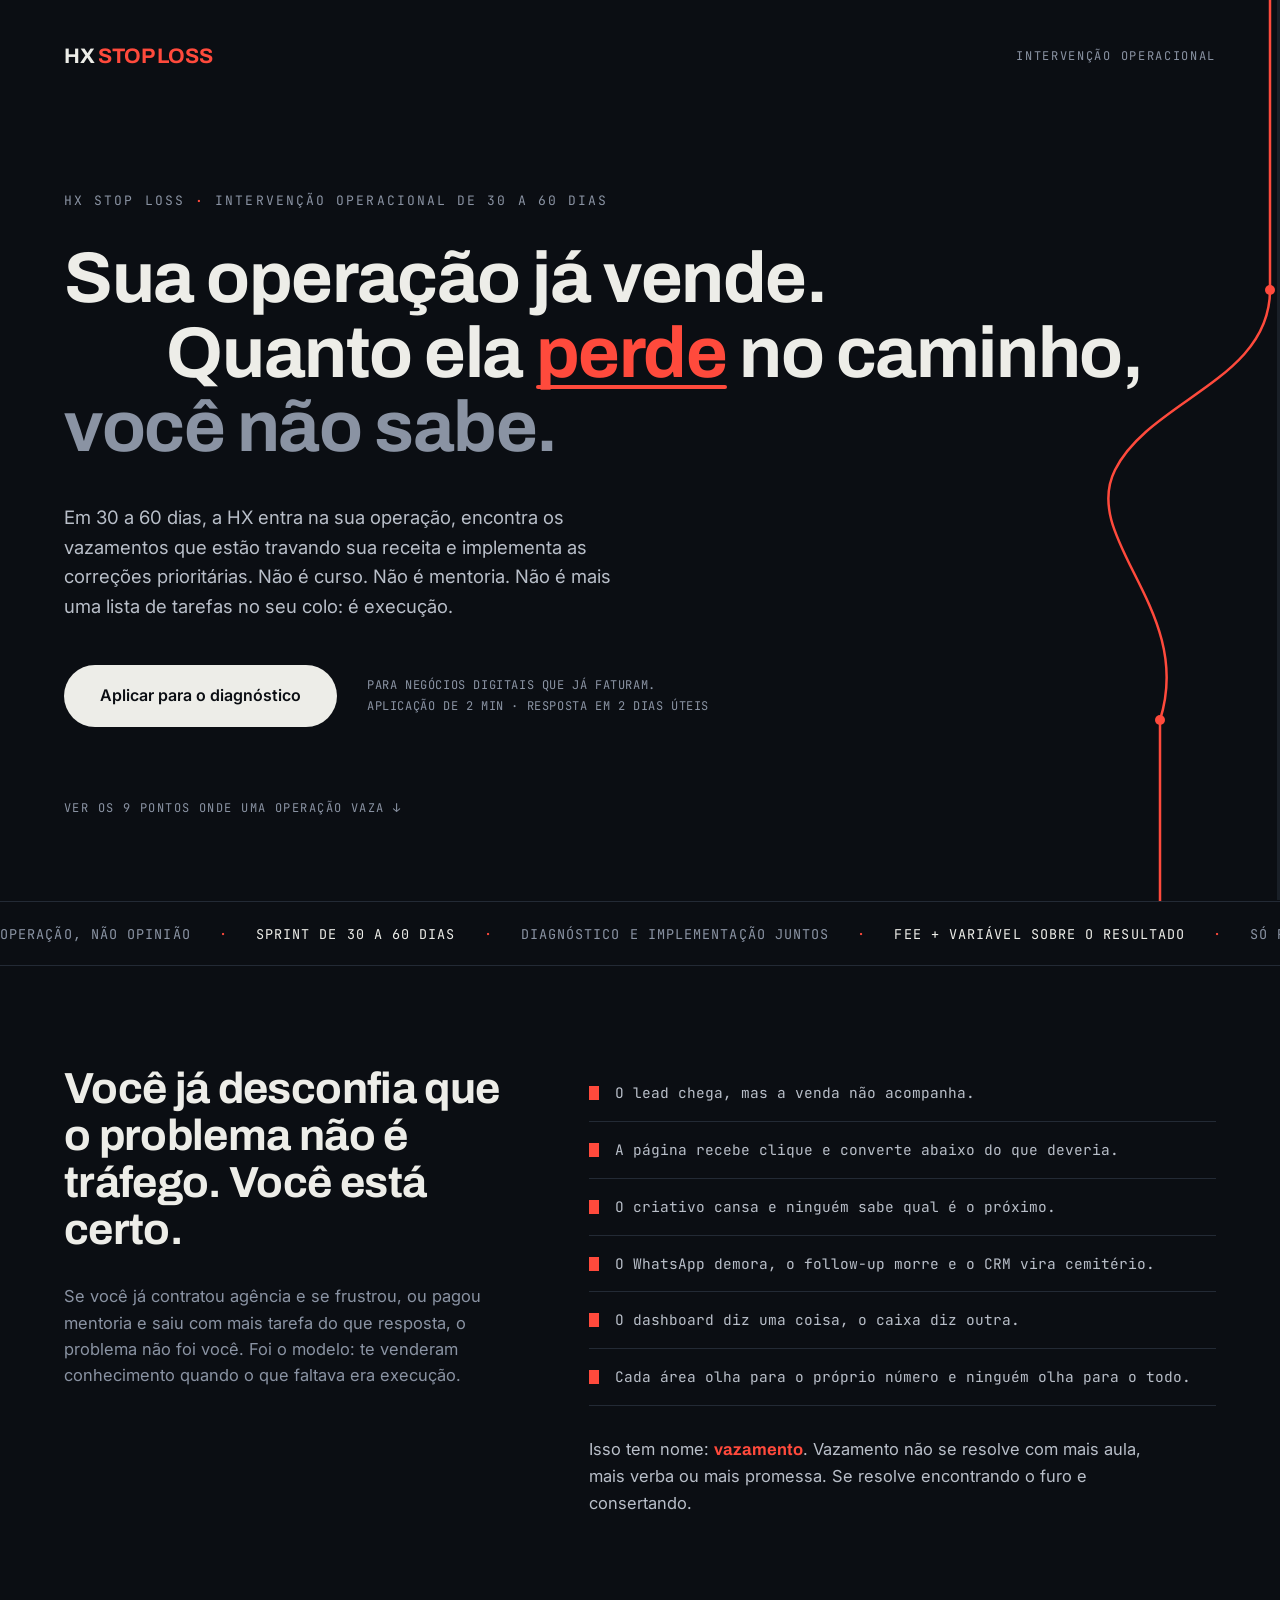
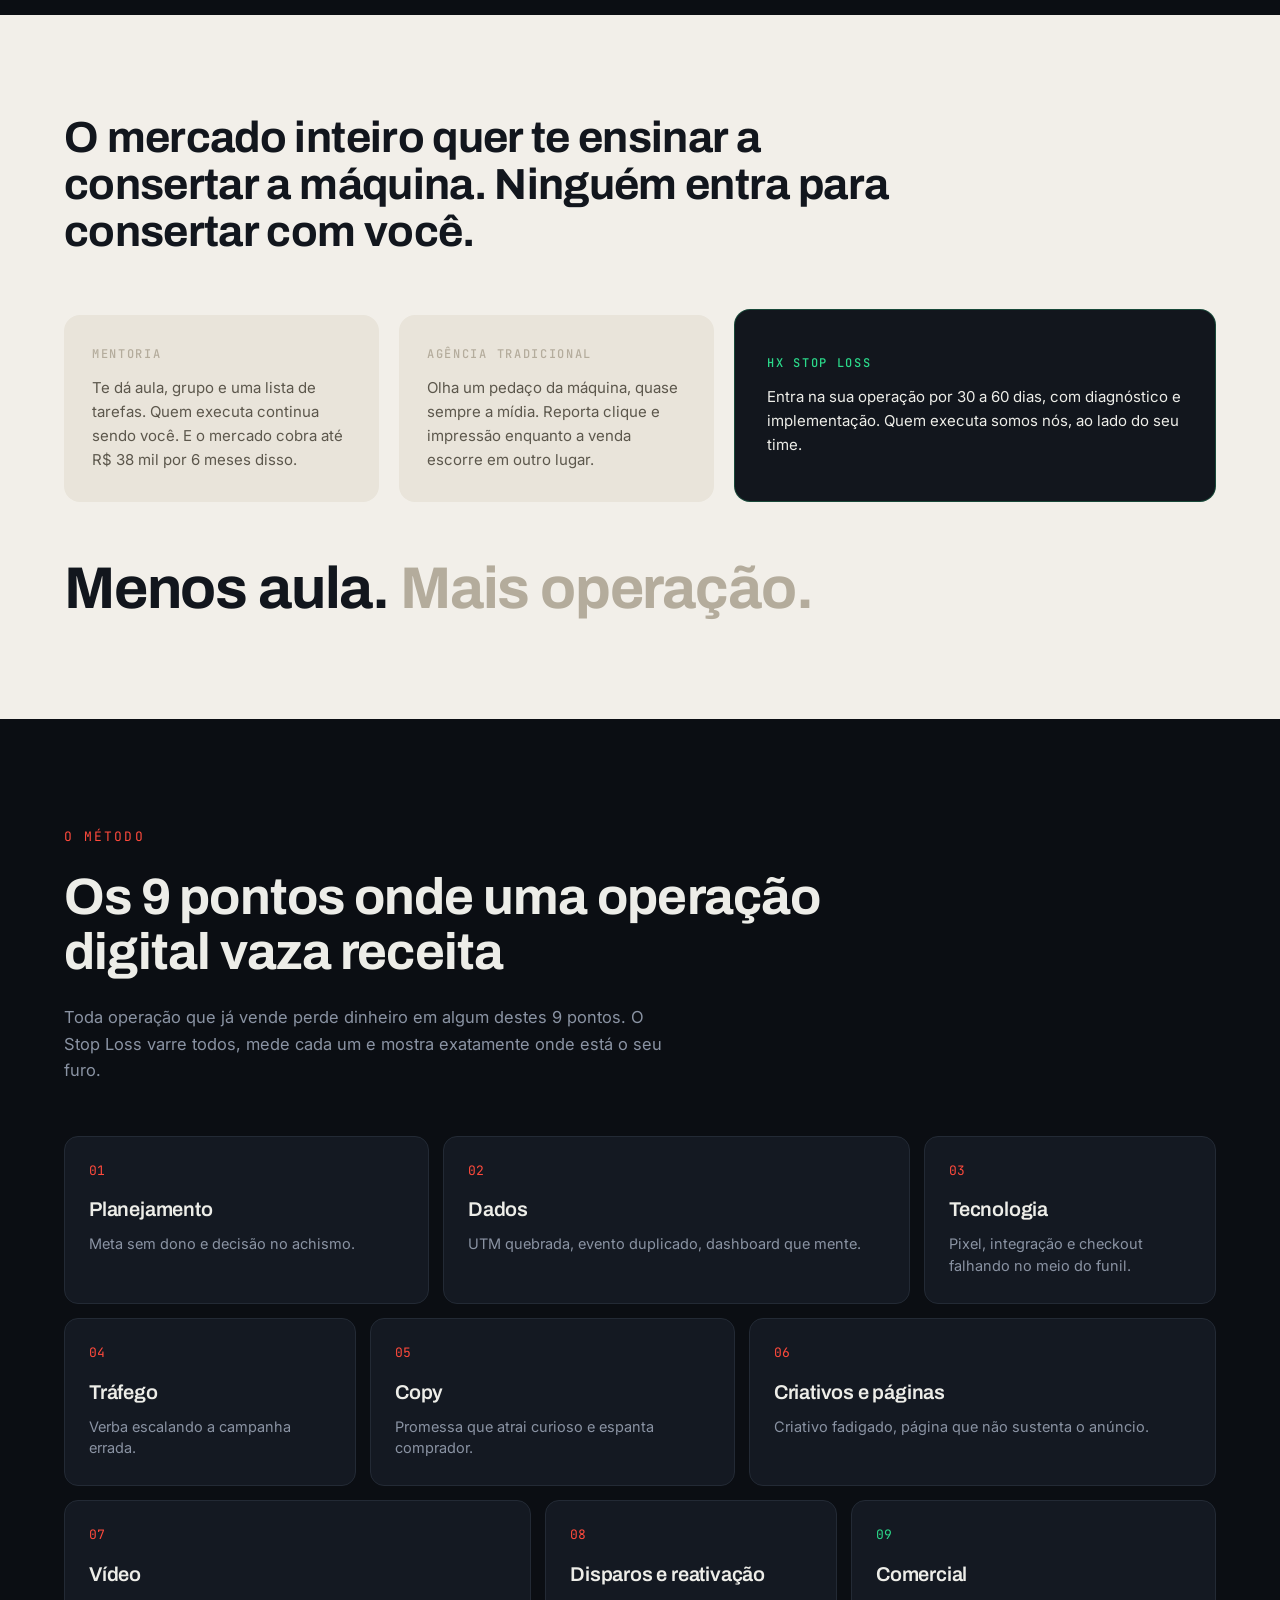
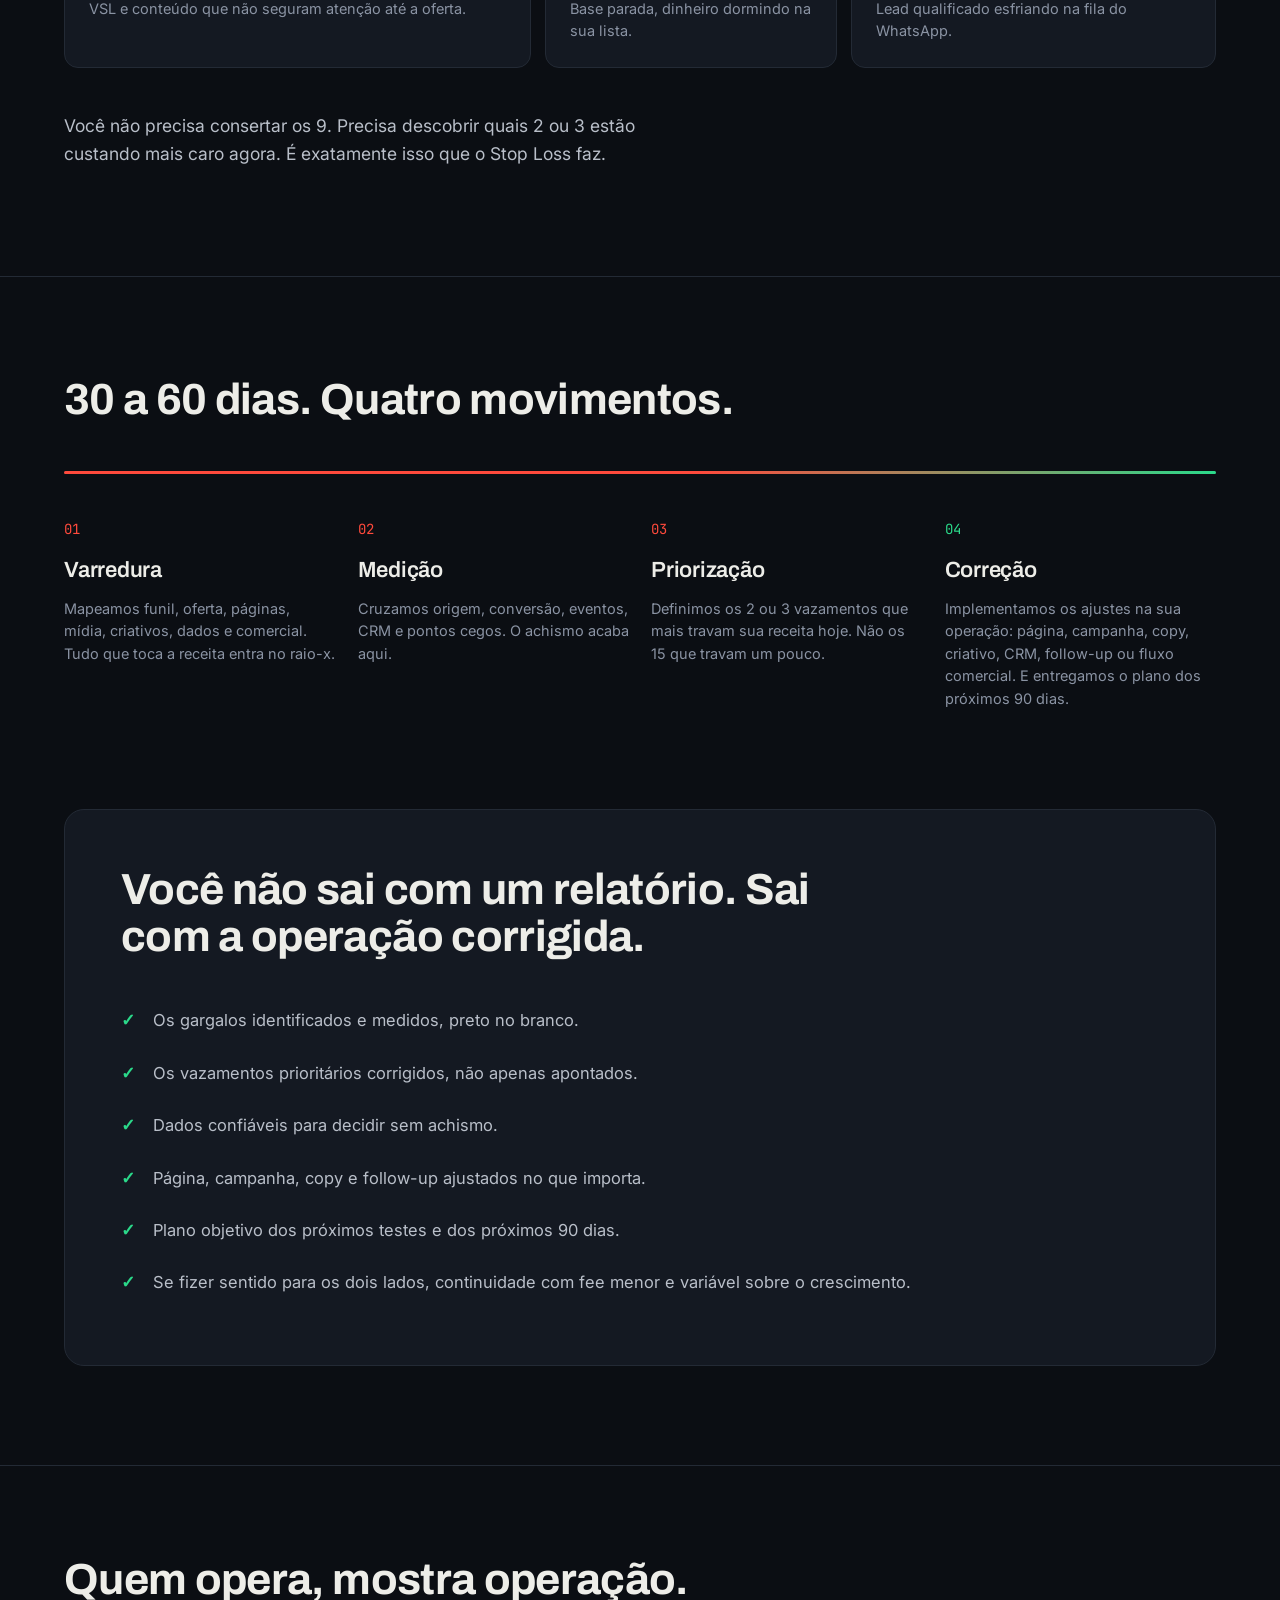
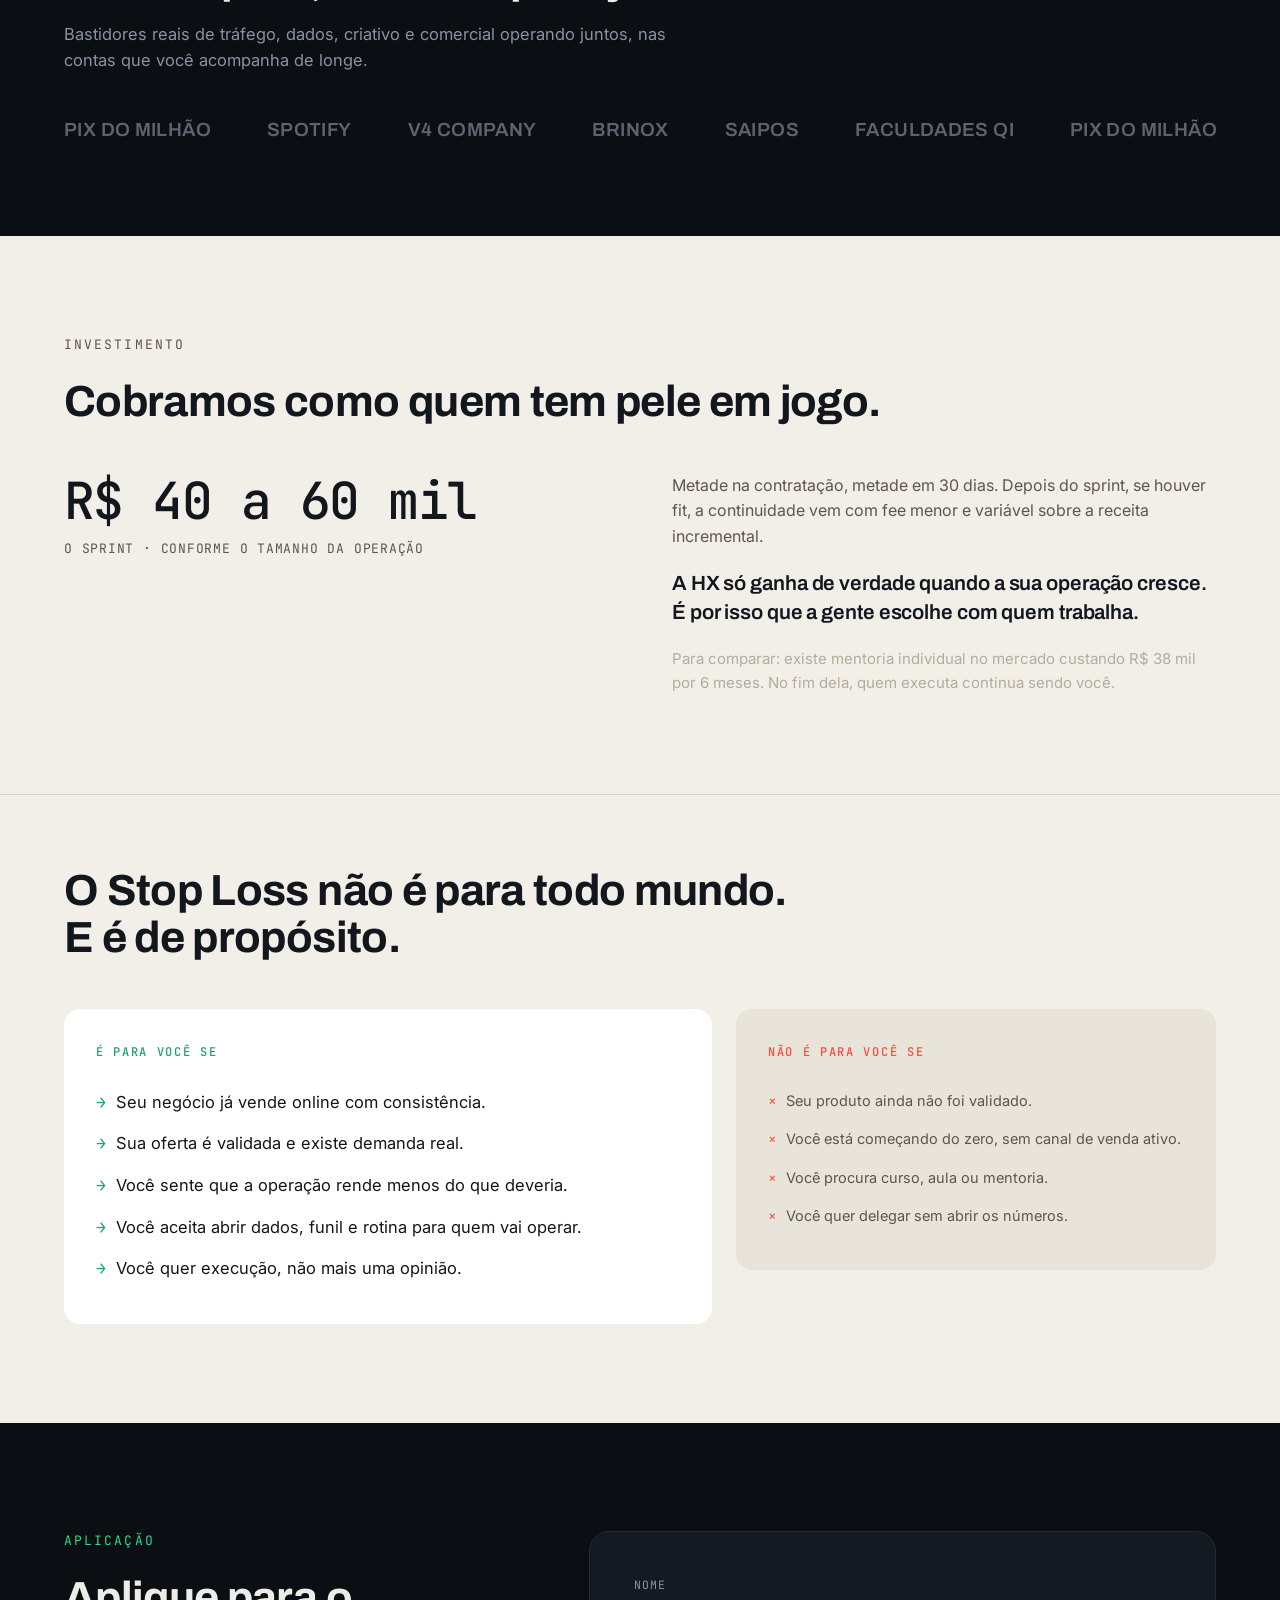
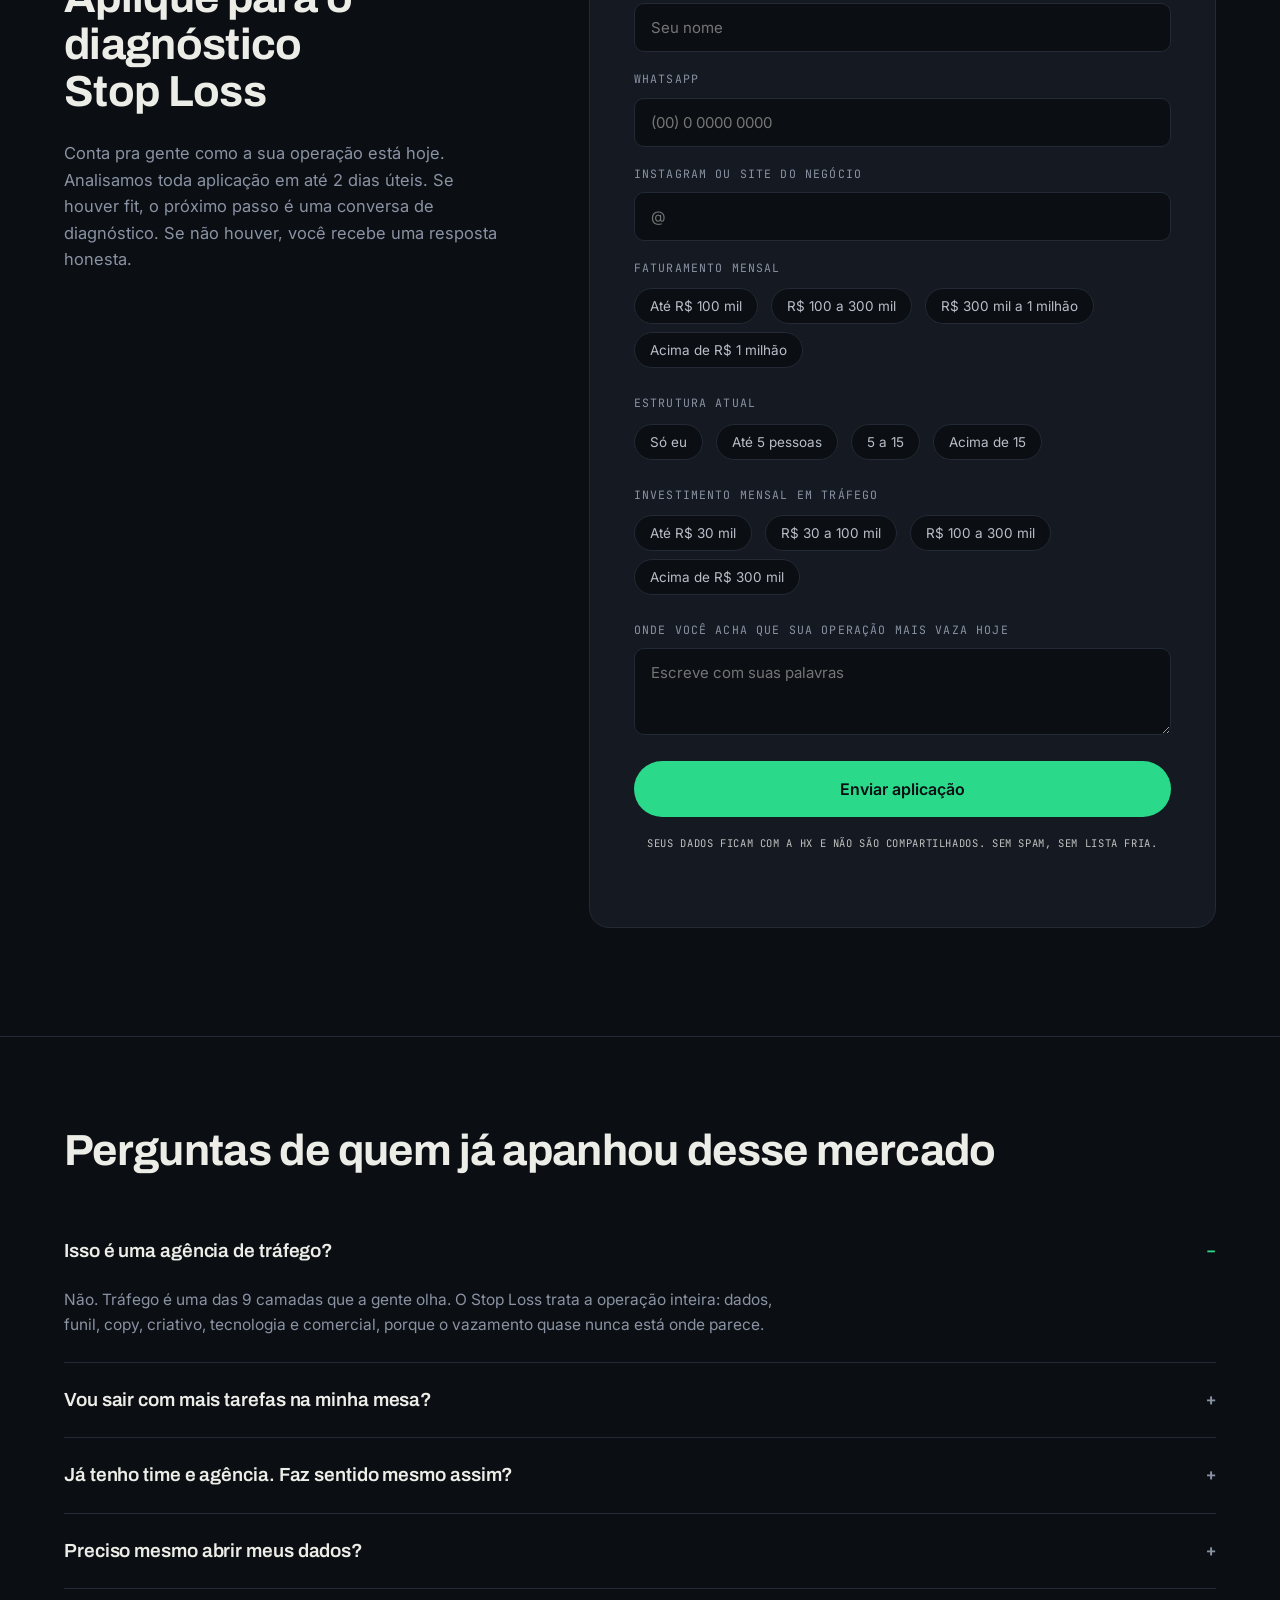
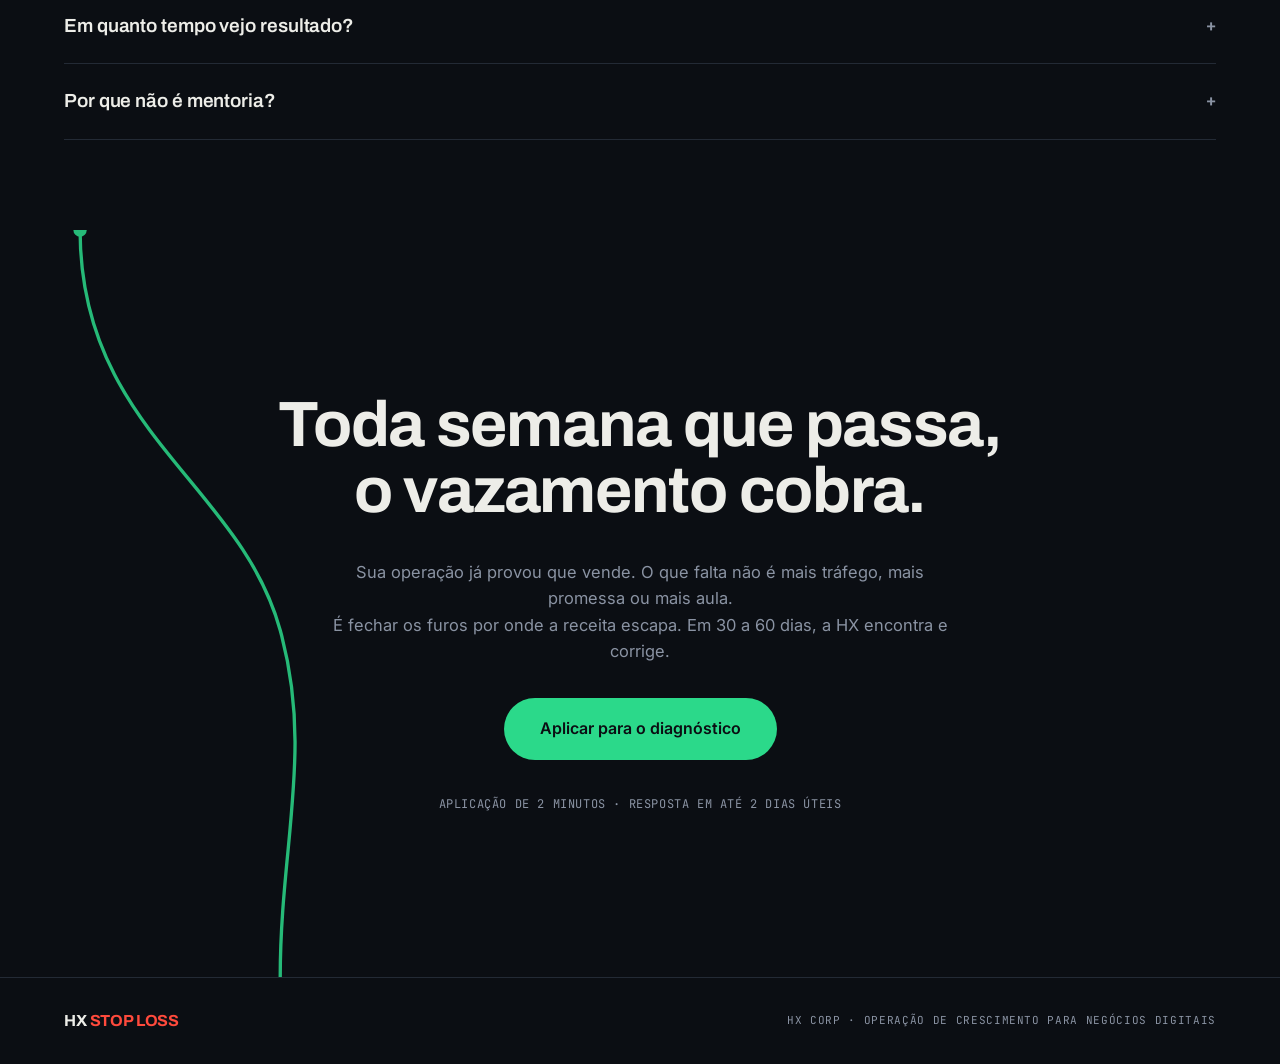
==== index.html @ aae91814 "LP HX Stop Loss v1: 13 dobras, direcao sala de operacao, motion (fio do vazamento, reveals, marquees" ====
<!doctype html>
<html lang="pt-BR">
<head>
  <meta charset="utf-8">
  <meta name="viewport" content="width=device-width, initial-scale=1">
  <title>HX Stop Loss · Encontre e corrija os vazamentos da sua operação digital em 30 a 60 dias</title>
  <meta name="description" content="Intervenção operacional para negócios digitais que já vendem. A HX mapeia funil, dados, mídia e comercial, encontra os vazamentos prioritários e implementa as correções. Diagnóstico e execução, não mentoria.">
  <meta property="og:title" content="HX Stop Loss · Sua operação já vende. Quanto ela perde no caminho, você não sabe.">
  <meta property="og:description" content="Em 30 a 60 dias, a HX encontra os vazamentos da sua operação digital e implementa as correções prioritárias.">
  <meta property="og:type" content="website">
  <meta name="theme-color" content="#0B0E13">

  <link rel="preconnect" href="https://fonts.googleapis.com">
  <link rel="preconnect" href="https://fonts.gstatic.com" crossorigin>
  <link href="https://fonts.googleapis.com/css2?family=Archivo:wght@600;700&family=Inter:wght@400;500;600&family=JetBrains+Mono:wght@400;500&display=swap" rel="stylesheet">
  <link rel="stylesheet" href="styles.css">
</head>
<body>

  <!-- fio de progresso: hairline fixa na borda direita, vermelho -> verde -->
  <div class="progress-thread" aria-hidden="true"><span id="progressFill"></span></div>

  <!-- ============ DOBRA 01 · HERO ============ -->
  <header class="hero section-dark" id="topo">
    <svg class="hero-fio" viewBox="0 0 420 980" fill="none" aria-hidden="true" preserveAspectRatio="xMaxYMin slice">
      <path id="fioHeroPath" d="M410 0 V 290 C 410 380, 290 400, 255 470 C 220 540, 335 610, 300 720 L 300 980" stroke="#FF4A3C" stroke-width="2.5"/>
      <circle cx="410" cy="290" r="5" fill="#FF4A3C"/>
      <circle cx="300" cy="720" r="5" fill="#FF4A3C"/>
    </svg>

    <nav class="nav container">
      <div class="logo">HX <span>STOP LOSS</span></div>
      <div class="nav-tag mono">INTERVENÇÃO OPERACIONAL</div>
    </nav>

    <div class="container hero-inner">
      <p class="eyebrow mono reveal">HX STOP LOSS <b>·</b> INTERVENÇÃO OPERACIONAL DE 30 A 60 DIAS</p>
      <h1 class="h1">
        <span class="line"><span>Sua operação já vende.</span></span>
        <span class="line line-indent"><span>Quanto ela <em class="leak-word">perde</em> no caminho,</span></span>
        <span class="line line-dim"><span>você não sabe.</span></span>
      </h1>
      <p class="hero-sub reveal">Em 30 a 60 dias, a HX entra na sua operação, encontra os vazamentos que estão travando sua receita e implementa as correções prioritárias. Não é curso. Não é mentoria. Não é mais uma lista de tarefas no seu colo: é execução.</p>
      <div class="hero-ctas reveal">
        <a href="#aplicacao" class="btn btn-light">Aplicar para o diagnóstico</a>
        <p class="micro mono">PARA NEGÓCIOS DIGITAIS QUE JÁ FATURAM.<br>APLICAÇÃO DE 2 MIN · RESPOSTA EM 2 DIAS ÚTEIS</p>
      </div>
      <a href="#metodo" class="hero-scroll mono reveal">VER OS 9 PONTOS ONDE UMA OPERAÇÃO VAZA ↓</a>
    </div>
  </header>

  <!-- ============ DOBRA 02 · LASTRO ============ -->
  <section class="marquee-band section-dark" aria-label="Resumo da oferta">
    <div class="marquee">
      <div class="marquee-track mono">
        <span>OPERAÇÃO, NÃO OPINIÃO</span><i>·</i><span class="hl">SPRINT DE 30 A 60 DIAS</span><i>·</i><span>DIAGNÓSTICO E IMPLEMENTAÇÃO JUNTOS</span><i>·</i><span class="hl">FEE + VARIÁVEL SOBRE O RESULTADO</span><i>·</i><span>SÓ PARA OPERAÇÕES QUE JÁ VENDEM</span><i>·</i>
        <span>OPERAÇÃO, NÃO OPINIÃO</span><i>·</i><span class="hl">SPRINT DE 30 A 60 DIAS</span><i>·</i><span>DIAGNÓSTICO E IMPLEMENTAÇÃO JUNTOS</span><i>·</i><span class="hl">FEE + VARIÁVEL SOBRE O RESULTADO</span><i>·</i><span>SÓ PARA OPERAÇÕES QUE JÁ VENDEM</span><i>·</i>
      </div>
    </div>
  </section>

  <!-- ============ DOBRA 03 · PROBLEMA ============ -->
  <section class="problema section-dark">
    <div class="container split">
      <div class="split-left">
        <h2 class="h2 reveal">Você já desconfia que o problema não é tráfego. Você está certo.</h2>
        <p class="body-sec reveal">Se você já contratou agência e se frustrou, ou pagou mentoria e saiu com mais tarefa do que resposta, o problema não foi você. Foi o modelo: te venderam conhecimento quando o que faltava era execução.</p>
      </div>
      <div class="split-right">
        <ul class="log" id="logIncidentes">
          <li class="mono">O lead chega, mas a venda não acompanha.</li>
          <li class="mono">A página recebe clique e converte abaixo do que deveria.</li>
          <li class="mono">O criativo cansa e ninguém sabe qual é o próximo.</li>
          <li class="mono">O WhatsApp demora, o follow-up morre e o CRM vira cemitério.</li>
          <li class="mono">O dashboard diz uma coisa, o caixa diz outra.</li>
          <li class="mono">Cada área olha para o próprio número e ninguém olha para o todo.</li>
        </ul>
        <p class="log-close reveal">Isso tem nome: <em>vazamento</em>. Vazamento não se resolve com mais aula, mais verba ou mais promessa. Se resolve encontrando o furo e consertando.</p>
      </div>
    </div>
  </section>

  <!-- ============ DOBRA 04 · COMPARATIVO ============ -->
  <section class="comparativo section-light">
    <div class="container">
      <h2 class="h2 reveal">O mercado inteiro quer te ensinar a consertar a máquina. Ninguém entra para consertar com você.</h2>
      <div class="cols">
        <article class="col reveal">
          <h3 class="mono">MENTORIA</h3>
          <p>Te dá aula, grupo e uma lista de tarefas. Quem executa continua sendo você. E o mercado cobra até R$ 38 mil por 6 meses disso.</p>
        </article>
        <article class="col reveal">
          <h3 class="mono">AGÊNCIA TRADICIONAL</h3>
          <p>Olha um pedaço da máquina, quase sempre a mídia. Reporta clique e impressão enquanto a venda escorre em outro lugar.</p>
        </article>
        <article class="col col-hx reveal">
          <h3 class="mono">HX STOP LOSS</h3>
          <p>Entra na sua operação por 30 a 60 dias, com diagnóstico e implementação. Quem executa somos nós, ao lado do seu time.</p>
        </article>
      </div>
      <p class="punch reveal">Menos aula. <span>Mais operação.</span></p>
    </div>
  </section>

  <!-- ============ DOBRA 05 · MÉTODO ============ -->
  <section class="metodo section-dark" id="metodo">
    <div class="container">
      <p class="eyebrow mono leak reveal">O MÉTODO</p>
      <h2 class="h2 h2-big reveal">Os 9 pontos onde uma operação digital vaza receita</h2>
      <p class="body-sec metodo-intro reveal">Toda operação que já vende perde dinheiro em algum destes 9 pontos. O Stop Loss varre todos, mede cada um e mostra exatamente onde está o seu furo.</p>

      <div class="grid9" id="grid9">
        <div class="row" style="grid-template-columns: 1.25fr 1.6fr 1fr;">
          <article class="cell"><span class="mono num">01</span><h3>Planejamento</h3><p>Meta sem dono e decisão no achismo.</p></article>
          <article class="cell"><span class="mono num">02</span><h3>Dados</h3><p>UTM quebrada, evento duplicado, dashboard que mente.</p></article>
          <article class="cell"><span class="mono num">03</span><h3>Tecnologia</h3><p>Pixel, integração e checkout falhando no meio do funil.</p></article>
        </div>
        <div class="row" style="grid-template-columns: 1fr 1.25fr 1.6fr;">
          <article class="cell"><span class="mono num">04</span><h3>Tráfego</h3><p>Verba escalando a campanha errada.</p></article>
          <article class="cell"><span class="mono num">05</span><h3>Copy</h3><p>Promessa que atrai curioso e espanta comprador.</p></article>
          <article class="cell"><span class="mono num">06</span><h3>Criativos e páginas</h3><p>Criativo fadigado, página que não sustenta o anúncio.</p></article>
        </div>
        <div class="row" style="grid-template-columns: 1.6fr 1fr 1.25fr;">
          <article class="cell"><span class="mono num">07</span><h3>Vídeo</h3><p>VSL e conteúdo que não seguram atenção até a oferta.</p></article>
          <article class="cell"><span class="mono num">08</span><h3>Disparos e reativação</h3><p>Base parada, dinheiro dormindo na sua lista.</p></article>
          <article class="cell cell-green"><span class="mono num">09</span><h3>Comercial</h3><p>Lead qualificado esfriando na fila do WhatsApp.</p></article>
        </div>
      </div>

      <p class="body-l metodo-close reveal">Você não precisa consertar os 9. Precisa descobrir quais 2 ou 3 estão custando mais caro agora. É exatamente isso que o Stop Loss faz.</p>
    </div>
  </section>

  <!-- ============ DOBRA 06 · COMO FUNCIONA ============ -->
  <section class="como section-dark bordered-top">
    <div class="container">
      <h2 class="h2 reveal">30 a 60 dias. Quatro movimentos.</h2>
      <div class="timeline reveal" aria-hidden="true"><span id="timelineFill"></span></div>
      <div class="steps">
        <article class="step reveal"><span class="mono num leak">01</span><h3>Varredura</h3><p>Mapeamos funil, oferta, páginas, mídia, criativos, dados e comercial. Tudo que toca a receita entra no raio-x.</p></article>
        <article class="step reveal"><span class="mono num leak">02</span><h3>Medição</h3><p>Cruzamos origem, conversão, eventos, CRM e pontos cegos. O achismo acaba aqui.</p></article>
        <article class="step reveal"><span class="mono num leak">03</span><h3>Priorização</h3><p>Definimos os 2 ou 3 vazamentos que mais travam sua receita hoje. Não os 15 que travam um pouco.</p></article>
        <article class="step reveal"><span class="mono num control">04</span><h3>Correção</h3><p>Implementamos os ajustes na sua operação: página, campanha, copy, criativo, CRM, follow-up ou fluxo comercial. E entregamos o plano dos próximos 90 dias.</p></article>
      </div>
    </div>
  </section>

  <!-- ============ DOBRA 07 · ENTREGA ============ -->
  <section class="entrega section-dark">
    <div class="container">
      <div class="entrega-panel reveal">
        <h2 class="h2">Você não sai com um relatório. Sai com a operação corrigida.</h2>
        <ul class="checks">
          <li>Os gargalos identificados e medidos, preto no branco.</li>
          <li>Os vazamentos prioritários corrigidos, não apenas apontados.</li>
          <li>Dados confiáveis para decidir sem achismo.</li>
          <li>Página, campanha, copy e follow-up ajustados no que importa.</li>
          <li>Plano objetivo dos próximos testes e dos próximos 90 dias.</li>
          <li>Se fizer sentido para os dois lados, continuidade com fee menor e variável sobre o crescimento.</li>
        </ul>
      </div>
    </div>
  </section>

  <!-- ============ DOBRA 08 · PROVAS ============ -->
  <section class="provas section-dark bordered-top">
    <div class="container">
      <h2 class="h2 reveal">Quem opera, mostra operação.</h2>
      <p class="body-sec reveal">Bastidores reais de tráfego, dados, criativo e comercial operando juntos, nas contas que você acompanha de longe.</p>
      <div class="marquee marquee-logos reveal">
        <div class="marquee-track">
          <span>PIX DO MILHÃO</span><span>SPOTIFY</span><span>V4 COMPANY</span><span>BRINOX</span><span>SAIPOS</span><span>FACULDADES QI</span>
          <span>PIX DO MILHÃO</span><span>SPOTIFY</span><span>V4 COMPANY</span><span>BRINOX</span><span>SAIPOS</span><span>FACULDADES QI</span>
        </div>
      </div>
      <!-- TODO(matheus): confirmar marcas liberadas + 2-3 números reais de cases pros cards antes/depois -->
    </div>
  </section>

  <!-- ============ DOBRA 09 · INVESTIMENTO ============ -->
  <section class="preco section-light">
    <div class="container">
      <p class="eyebrow mono dark reveal">INVESTIMENTO</p>
      <h2 class="h2 reveal">Cobramos como quem tem pele em jogo.</h2>
      <div class="preco-row">
        <div class="preco-big reveal">
          <div class="mono valor">R$ 40 a 60 mil</div>
          <div class="mono valor-sub">O SPRINT · CONFORME O TAMANHO DA OPERAÇÃO</div>
        </div>
        <div class="preco-conds">
          <p class="reveal">Metade na contratação, metade em 30 dias. Depois do sprint, se houver fit, a continuidade vem com fee menor e variável sobre a receita incremental.</p>
          <p class="destaque reveal">A HX só ganha de verdade quando a sua operação cresce. É por isso que a gente escolhe com quem trabalha.</p>
          <p class="ancora reveal">Para comparar: existe mentoria individual no mercado custando R$ 38 mil por 6 meses. No fim dela, quem executa continua sendo você.</p>
        </div>
      </div>
    </div>
  </section>

  <!-- ============ DOBRA 10 · FIT ============ -->
  <section class="fit section-light bordered-top-light">
    <div class="container">
      <h2 class="h2 reveal">O Stop Loss não é para todo mundo. E é de propósito.</h2>
      <div class="fit-cols">
        <div class="fit-col fit-yes reveal">
          <h3 class="mono">É PARA VOCÊ SE</h3>
          <ul>
            <li>Seu negócio já vende online com consistência.</li>
            <li>Sua oferta é validada e existe demanda real.</li>
            <li>Você sente que a operação rende menos do que deveria.</li>
            <li>Você aceita abrir dados, funil e rotina para quem vai operar.</li>
            <li>Você quer execução, não mais uma opinião.</li>
          </ul>
        </div>
        <div class="fit-col fit-no reveal">
          <h3 class="mono">NÃO É PARA VOCÊ SE</h3>
          <ul>
            <li>Seu produto ainda não foi validado.</li>
            <li>Você está começando do zero, sem canal de venda ativo.</li>
            <li>Você procura curso, aula ou mentoria.</li>
            <li>Você quer delegar sem abrir os números.</li>
          </ul>
        </div>
      </div>
    </div>
  </section>

  <!-- ============ DOBRA 11 · APLICAÇÃO ============ -->
  <section class="aplicacao section-dark" id="aplicacao">
    <div class="container split">
      <div class="split-left">
        <p class="eyebrow mono control reveal">APLICAÇÃO</p>
        <h2 class="h2 reveal">Aplique para o diagnóstico Stop&nbsp;Loss</h2>
        <p class="body-sec reveal">Conta pra gente como a sua operação está hoje. Analisamos toda aplicação em até 2 dias úteis. Se houver fit, o próximo passo é uma conversa de diagnóstico. Se não houver, você recebe uma resposta honesta.</p>
      </div>
      <div class="split-right">
        <form class="form reveal" id="formAplicacao" novalidate>
          <div class="field">
            <label class="mono" for="fNome">NOME</label>
            <input type="text" id="fNome" name="nome" placeholder="Seu nome" required autocomplete="name">
          </div>
          <div class="field">
            <label class="mono" for="fZap">WHATSAPP</label>
            <input type="tel" id="fZap" name="whatsapp" placeholder="(00) 0 0000 0000" required autocomplete="tel" inputmode="tel">
          </div>
          <div class="field">
            <label class="mono" for="fInsta">INSTAGRAM OU SITE DO NEGÓCIO</label>
            <input type="text" id="fInsta" name="instagram_site" placeholder="@">
          </div>
          <fieldset class="field pills" data-name="faturamento">
            <legend class="mono">FATURAMENTO MENSAL</legend>
            <button type="button">Até R$ 100 mil</button>
            <button type="button">R$ 100 a 300 mil</button>
            <button type="button">R$ 300 mil a 1 milhão</button>
            <button type="button">Acima de R$ 1 milhão</button>
          </fieldset>
          <fieldset class="field pills" data-name="estrutura">
            <legend class="mono">ESTRUTURA ATUAL</legend>
            <button type="button">Só eu</button>
            <button type="button">Até 5 pessoas</button>
            <button type="button">5 a 15</button>
            <button type="button">Acima de 15</button>
          </fieldset>
          <fieldset class="field pills" data-name="trafego">
            <legend class="mono">INVESTIMENTO MENSAL EM TRÁFEGO</legend>
            <button type="button">Até R$ 30 mil</button>
            <button type="button">R$ 30 a 100 mil</button>
            <button type="button">R$ 100 a 300 mil</button>
            <button type="button">Acima de R$ 300 mil</button>
          </fieldset>
          <div class="field">
            <label class="mono" for="fVaza">ONDE VOCÊ ACHA QUE SUA OPERAÇÃO MAIS VAZA HOJE</label>
            <textarea id="fVaza" name="gargalo" rows="3" placeholder="Escreve com suas palavras"></textarea>
          </div>
          <button type="submit" class="btn btn-green" id="btnEnviar">Enviar aplicação</button>
          <p class="form-note mono">SEUS DADOS FICAM COM A HX E NÃO SÃO COMPARTILHADOS. SEM SPAM, SEM LISTA FRIA.</p>
          <p class="form-feedback mono" id="formFeedback" role="status"></p>
        </form>
      </div>
    </div>
  </section>

  <!-- ============ DOBRA 12 · FAQ ============ -->
  <section class="faq section-dark bordered-top">
    <div class="container">
      <h2 class="h2 reveal">Perguntas de quem já apanhou desse mercado</h2>
      <div class="faq-list">
        <details open>
          <summary>Isso é uma agência de tráfego?<span class="mono chev" aria-hidden="true"></span></summary>
          <p>Não. Tráfego é uma das 9 camadas que a gente olha. O Stop Loss trata a operação inteira: dados, funil, copy, criativo, tecnologia e comercial, porque o vazamento quase nunca está onde parece.</p>
        </details>
        <details>
          <summary>Vou sair com mais tarefas na minha mesa?<span class="mono chev" aria-hidden="true"></span></summary>
          <p>Não. Esse é o ponto. Mentoria te devolve uma lista de tarefas. O Stop Loss entra com gente que executa: as correções prioritárias são implementadas por nós, junto do seu time.</p>
        </details>
        <details>
          <summary>Já tenho time e agência. Faz sentido mesmo assim?<span class="mono chev" aria-hidden="true"></span></summary>
          <p>Faz. O Stop Loss não substitui seu time no primeiro dia: ele encontra o que ninguém está vendo e corrige. O que fazer com a estrutura atual é uma decisão que sai do diagnóstico, com dados na mesa.</p>
        </details>
        <details>
          <summary>Preciso mesmo abrir meus dados?<span class="mono chev" aria-hidden="true"></span></summary>
          <p>Precisa. Ninguém conserta vazamento no escuro. Assinamos NDA e tratamos seus números com o mesmo sigilo que tratamos os nossos.</p>
        </details>
        <details>
          <summary>Em quanto tempo vejo resultado?<span class="mono chev" aria-hidden="true"></span></summary>
          <p>O sprint dura de 30 a 60 dias e termina com as correções prioritárias implementadas. Onde o vazamento é técnico, o efeito aparece dentro do próprio sprint. Onde é estrutural, você sai com o plano dos próximos 90 dias já priorizado.</p>
        </details>
        <details>
          <summary>Por que não é mentoria?<span class="mono chev" aria-hidden="true"></span></summary>
          <p>Porque você não precisa de mais aula. Você precisa descobrir onde sua operação está perdendo dinheiro e corrigir isso com gente que executa. É outra categoria de serviço.</p>
        </details>
      </div>
    </div>
  </section>

  <!-- ============ DOBRA 13 · CTA FINAL ============ -->
  <section class="cta-final section-dark">
    <svg class="cta-fio" viewBox="0 0 420 560" fill="none" aria-hidden="true" preserveAspectRatio="xMinYMin slice">
      <path id="fioCtaPath" d="M60 0 C 60 150, 180 190, 210 300 C 235 390, 210 460, 210 560" stroke="#2BD98A" stroke-width="2.5"/>
      <circle cx="60" cy="0" r="5" fill="#2BD98A"/>
    </svg>
    <div class="container cta-inner">
      <h2 class="h1 reveal">Toda semana que passa,<br>o vazamento cobra.</h2>
      <p class="body-sec reveal">Sua operação já provou que vende. O que falta não é mais tráfego, mais promessa ou mais aula.<br>É fechar os furos por onde a receita escapa. Em 30 a 60 dias, a HX encontra e corrige.</p>
      <a href="#aplicacao" class="btn btn-green reveal">Aplicar para o diagnóstico</a>
      <p class="micro mono reveal">APLICAÇÃO DE 2 MINUTOS · RESPOSTA EM ATÉ 2 DIAS ÚTEIS</p>
    </div>
  </section>

  <footer class="footer section-dark bordered-top">
    <div class="container">
      <div class="logo">HX <span>STOP LOSS</span></div>
      <p class="mono">HX CORP · OPERAÇÃO DE CRESCIMENTO PARA NEGÓCIOS DIGITAIS</p>
    </div>
  </footer>

  <script src="script.js" defer></script>
</body>
</html>
---- styles.css ----
/* ============================================================
   HX STOP LOSS · Sala de Operação
   Tokens da direção aprovada (LP_STOPLOSS_DIRECAO_VISUAL.md)
   ============================================================ */
:root {
  --bg-base: #0B0E13;
  --bg-panel: #141922;
  --bg-light: #F2EFE9;
  --bg-light-panel: #E9E4DA;
  --txt: #EDEDE8;
  --txt-body: #B9BFC9;
  --sec: #8A93A3;
  --dark: #12161D;
  --dark-sec: #5C574C;
  --faded: #B4AC9C;
  --leak: #FF4A3C;
  --control: #2BD98A;
  --hair: #232A35;
  --hair-light: #DAD3C6;
  --font-display: 'Archivo', sans-serif;
  --font-body: 'Inter', sans-serif;
  --font-mono: 'JetBrains Mono', monospace;
  --container: 1440px;
  --pad-x: clamp(20px, 5vw, 72px);
  --ease: cubic-bezier(0.22, 1, 0.36, 1);
}

* { margin: 0; padding: 0; box-sizing: border-box; }
html { scroll-behavior: smooth; }
body {
  background: var(--bg-base);
  color: var(--txt);
  font-family: var(--font-body);
  font-size: 17px;
  line-height: 1.6;
  -webkit-font-smoothing: antialiased;
  overflow-x: hidden;
}
.container { max-width: var(--container); margin: 0 auto; padding-left: var(--pad-x); padding-right: var(--pad-x); }
.mono { font-family: var(--font-mono); }
::selection { background: var(--leak); color: var(--bg-base); }

.section-dark { background: var(--bg-base); color: var(--txt); }
.section-light { background: var(--bg-light); color: var(--dark); }
.bordered-top { border-top: 1px solid var(--hair); }
.bordered-top-light { border-top: 1px solid var(--hair-light); }

/* ---------- tipografia ---------- */
.h1 {
  font-family: var(--font-display);
  font-weight: 700;
  font-size: clamp(2.2rem, 5.6vw, 4.75rem);
  line-height: 1.04;
  letter-spacing: -0.02em;
}
.h2 {
  font-family: var(--font-display);
  font-weight: 700;
  font-size: clamp(1.7rem, 3.4vw, 2.9rem);
  line-height: 1.08;
  letter-spacing: -0.015em;
}
.h2-big { font-size: clamp(1.9rem, 4vw, 3.4rem); max-width: 800px; }
.eyebrow { font-size: 13px; letter-spacing: 0.16em; color: var(--sec); }
.eyebrow.leak { color: var(--leak); }
.eyebrow.control { color: var(--control); }
.eyebrow.dark { color: var(--dark-sec); }
.eyebrow b { color: var(--leak); font-weight: 500; }
.body-sec { color: var(--sec); font-size: 16.5px; max-width: 62ch; }
.body-l { color: var(--txt-body); font-size: 17.5px; }
.micro { font-size: 12px; line-height: 1.75; letter-spacing: 0.05em; color: var(--sec); }

/* ---------- botões ---------- */
.btn {
  display: inline-block;
  font-family: var(--font-body);
  font-weight: 600;
  font-size: 16px;
  padding: 18px 36px;
  border-radius: 999px;
  border: 0;
  cursor: pointer;
  text-decoration: none;
  text-align: center;
  transition: transform 0.35s var(--ease), box-shadow 0.35s var(--ease), background 0.25s;
}
.btn:hover { transform: translateY(-2px); }
.btn:active { transform: translateY(0); }
.btn-light { background: var(--txt); color: var(--bg-base); }
.btn-light:hover { box-shadow: 0 12px 34px rgba(237, 237, 232, 0.18); }
.btn-green { background: var(--control); color: var(--bg-base); }
.btn-green:hover { box-shadow: 0 12px 34px rgba(43, 217, 138, 0.28); }

/* ---------- fio de progresso (viewport) ---------- */
.progress-thread {
  position: fixed; top: 0; right: 0; width: 3px; height: 100vh;
  background: rgba(35, 42, 53, 0.6); z-index: 50; pointer-events: none;
}
.progress-thread span {
  display: block; width: 100%; height: 0%;
  background: var(--leak);
  transition: background 0.6s;
}
.progress-thread span.healed { background: var(--control); }

/* ---------- reveals ---------- */
.reveal { opacity: 0; transform: translateY(26px); transition: opacity 0.9s var(--ease), transform 0.9s var(--ease); }
.reveal.in { opacity: 1; transform: none; }

/* ============ DOBRA 01 · HERO ============ */
.hero { position: relative; overflow: hidden; padding-bottom: clamp(64px, 9vh, 110px); }
.hero-fio {
  position: absolute; top: 0; right: 0; height: 100%; width: min(420px, 34vw);
  pointer-events: none;
}
#fioHeroPath { stroke-dasharray: 1400; stroke-dashoffset: 1400; animation: drawFio 2.6s var(--ease) 0.5s forwards; }
@keyframes drawFio { to { stroke-dashoffset: 0; } }
.hero-fio circle { opacity: 0; animation: popDot 0.5s ease 2.2s forwards; }
@keyframes popDot { to { opacity: 1; } }

.nav { display: flex; justify-content: space-between; align-items: center; padding-top: 40px; }
.logo { font-family: var(--font-display); font-weight: 700; font-size: 21px; letter-spacing: -0.01em; }
.logo span { color: var(--leak); }
.nav-tag { font-size: 12px; letter-spacing: 0.14em; color: var(--sec); }

.hero-inner { padding-top: clamp(72px, 13vh, 132px); }
.hero .eyebrow { margin-bottom: 30px; }

.h1 .line { display: block; overflow: hidden; }
.h1 .line > span { display: inline-block; transform: translateY(110%); animation: lineUp 1s var(--ease) forwards; }
.h1 .line:nth-child(1) > span { animation-delay: 0.15s; }
.h1 .line:nth-child(2) > span { animation-delay: 0.3s; }
.h1 .line:nth-child(3) > span { animation-delay: 0.45s; }
@keyframes lineUp { to { transform: translateY(0); } }
.line-indent { padding-left: clamp(0px, 8vw, 120px); }
.line-dim > span { color: var(--sec); }
.leak-word {
  font-style: normal; color: var(--leak); position: relative; white-space: nowrap;
}
.leak-word::after {
  content: ''; position: absolute; left: 0; right: 0; bottom: 0.04em; height: 0.06em;
  background: var(--leak); border-radius: 3px;
  transform: scaleX(0); transform-origin: left;
  animation: underlineIn 0.7s var(--ease) 1.3s forwards;
}
@keyframes underlineIn { to { transform: scaleX(1); } }

.hero-sub { margin-top: 38px; max-width: 580px; color: var(--txt-body); font-size: 18.5px; }
.hero-ctas { margin-top: 44px; display: flex; align-items: center; gap: 30px; flex-wrap: wrap; }
.hero-scroll {
  display: inline-block; margin-top: clamp(48px, 8vh, 88px);
  font-size: 12px; letter-spacing: 0.12em; color: var(--sec); text-decoration: none;
  transition: color 0.3s;
}
.hero-scroll:hover { color: var(--txt); }

/* ============ DOBRA 02 · MARQUEE ============ */
.marquee-band { border-top: 1px solid var(--hair); border-bottom: 1px solid var(--hair); padding: 18px 0; }
.marquee { overflow: hidden; }
.marquee-track {
  display: inline-flex; align-items: center; gap: 28px; white-space: nowrap;
  font-size: 13.5px; letter-spacing: 0.08em; color: var(--sec);
  animation: marquee 36s linear infinite;
  will-change: transform;
}
.marquee-track .hl { color: var(--txt); }
.marquee-track i { color: var(--leak); font-style: normal; }
@keyframes marquee { from { transform: translateX(0); } to { transform: translateX(-50%); } }
.marquee:hover .marquee-track { animation-play-state: paused; }

/* ============ DOBRA 03 · PROBLEMA ============ */
.problema { padding: clamp(72px, 11vh, 130px) 0; }
.split { display: grid; grid-template-columns: minmax(0, 5fr) minmax(0, 7fr); gap: clamp(40px, 6vw, 88px); align-items: start; }
.split-left .h2 { margin-bottom: 30px; }
.log { list-style: none; }
.log li {
  display: flex; align-items: center; gap: 16px;
  padding: 17px 0; border-bottom: 1px solid var(--hair);
  font-size: 14.5px; line-height: 1.5; color: var(--txt-body);
  opacity: 0.18; transform: translateX(14px);
  transition: opacity 0.7s var(--ease), transform 0.7s var(--ease);
}
.log li::before {
  content: ''; flex: 0 0 10px; height: 14px; background: var(--leak);
}
.log li.lit { opacity: 1; transform: none; }
.log li.lit ~ li.lit { }
.log-close { margin-top: 30px; color: var(--txt-body); font-size: 16.5px; max-width: 56ch; }
.log-close em { font-style: normal; font-family: var(--font-display); font-weight: 700; color: var(--leak); }

/* ============ DOBRA 04 · COMPARATIVO ============ */
.comparativo { padding: clamp(72px, 11vh, 130px) 0; }
.comparativo .h2 { max-width: 880px; margin-bottom: 54px; }
.cols { display: grid; grid-template-columns: 0.85fr 0.85fr 1.3fr; gap: 20px; align-items: end; }
.col {
  background: var(--bg-light-panel); border-radius: 16px; padding: 30px 28px;
  color: var(--dark-sec); font-size: 15px; line-height: 1.6;
}
.col h3 { font-size: 12px; font-weight: 500; letter-spacing: 0.14em; color: var(--faded); margin-bottom: 12px; }
.col-hx {
  background: var(--dark); color: var(--txt-body);
  border: 1px solid rgba(43, 217, 138, 0.25);
  padding: 44px 32px;
}
.col-hx h3 { color: var(--control); }
.col-hx p { color: var(--txt); }
.punch {
  margin-top: 56px;
  font-family: var(--font-display); font-weight: 700;
  font-size: clamp(2rem, 4.6vw, 4rem); letter-spacing: -0.02em; line-height: 1.05;
}
.punch span { color: var(--faded); }

/* ============ DOBRA 05 · MÉTODO ============ */
.metodo { padding: clamp(80px, 12vh, 140px) 0; }
.metodo .eyebrow { margin-bottom: 22px; }
.metodo-intro { margin-top: 24px; }
.grid9 { display: flex; flex-direction: column; gap: 14px; margin-top: 52px; }
.grid9 .row { display: grid; gap: 14px; }
.cell {
  background: var(--bg-panel); border: 1px solid var(--hair); border-radius: 14px;
  padding: 24px 24px 26px;
  opacity: 0; transform: translateY(18px);
  transition: opacity 0.7s var(--ease), transform 0.7s var(--ease), border-color 0.35s;
}
.cell.in { opacity: 1; transform: none; }
.cell:hover { border-color: rgba(255, 74, 60, 0.45); }
.cell-green:hover { border-color: rgba(43, 217, 138, 0.5); }
.cell .num { display: block; font-size: 13px; color: var(--leak); margin-bottom: 12px; }
.cell-green .num { color: var(--control); }
.cell h3 { font-family: var(--font-display); font-weight: 600; font-size: 20px; letter-spacing: -0.01em; margin-bottom: 8px; }
.cell p { font-size: 14.5px; line-height: 1.5; color: var(--sec); }
.metodo-close { margin-top: 44px; max-width: 640px; }

/* ============ DOBRA 06 · COMO FUNCIONA ============ */
.como { padding: clamp(72px, 11vh, 130px) 0; }
.como .h2 { margin-bottom: 48px; }
.timeline { height: 3px; background: var(--hair); border-radius: 2px; overflow: hidden; margin-bottom: 44px; }
.timeline span {
  display: block; height: 100%; width: 100%;
  background: linear-gradient(90deg, var(--leak) 0%, var(--leak) 55%, var(--control) 100%);
  transform: scaleX(0); transform-origin: left;
  transition: transform 1.6s var(--ease);
}
.timeline.in span { transform: scaleX(1); }
.steps { display: grid; grid-template-columns: repeat(4, 1fr); gap: 22px; }
.step .num { display: block; font-size: 14px; margin-bottom: 12px; }
.step .num.leak { color: var(--leak); }
.step .num.control { color: var(--control); }
.step h3 { font-family: var(--font-display); font-weight: 600; font-size: 22px; letter-spacing: -0.01em; margin-bottom: 10px; }
.step p { font-size: 14.5px; line-height: 1.55; color: var(--sec); }

/* ============ DOBRA 07 · ENTREGA ============ */
.entrega { padding: 0 0 clamp(72px, 11vh, 130px); }
.entrega-panel {
  background: var(--bg-panel); border: 1px solid var(--hair); border-radius: 20px;
  padding: clamp(32px, 5vw, 56px);
}
.entrega-panel .h2 { max-width: 700px; margin-bottom: 34px; }
.checks { list-style: none; }
.checks li {
  display: flex; align-items: baseline; gap: 18px;
  padding: 13px 0; font-size: 16.5px; color: var(--txt-body);
}
.checks li::before {
  content: '✓'; color: var(--control); font-family: var(--font-mono); font-weight: 700;
  flex: 0 0 auto;
}

/* ============ DOBRA 08 · PROVAS ============ */
.provas { padding: clamp(64px, 10vh, 110px) 0; }
.provas .h2 { margin-bottom: 18px; }
.marquee-logos { margin-top: 42px; }
.marquee-logos .marquee-track {
  gap: 56px; animation-duration: 30s;
  font-family: var(--font-display); font-weight: 600; font-size: 19px; letter-spacing: 0.02em;
  color: var(--sec); opacity: 0.65;
}

/* ============ DOBRA 09 · INVESTIMENTO ============ */
.preco { padding: clamp(72px, 11vh, 130px) 0; }
.preco .eyebrow { margin-bottom: 22px; }
.preco .h2 { max-width: 820px; }
.preco-row { display: grid; grid-template-columns: minmax(0, 1fr) minmax(0, 1fr); gap: clamp(36px, 5vw, 64px); margin-top: 48px; align-items: start; }
.valor { font-size: clamp(2rem, 4vw, 3.6rem); font-weight: 500; letter-spacing: -0.03em; color: var(--dark); line-height: 1.1; white-space: nowrap; }
.valor-sub { margin-top: 10px; font-size: 13px; letter-spacing: 0.06em; color: var(--dark-sec); }
.preco-conds p { color: var(--dark-sec); font-size: 16px; }
.preco-conds .destaque {
  margin-top: 20px; font-family: var(--font-display); font-weight: 600;
  font-size: 20.5px; line-height: 1.4; letter-spacing: -0.005em; color: var(--dark);
}
.preco-conds .ancora { margin-top: 20px; font-size: 15px; color: var(--faded); }

/* ============ DOBRA 10 · FIT ============ */
.fit { padding: 0 0 clamp(72px, 11vh, 130px); }
.fit .container { padding-top: clamp(56px, 8vh, 90px); }
.fit .h2 { max-width: 760px; margin-bottom: 48px; }
.fit-cols { display: grid; grid-template-columns: 1.35fr 1fr; gap: 24px; align-items: start; }
.fit-col { border-radius: 16px; padding: 34px 32px; }
.fit-yes { background: #FFFFFF; }
.fit-no { background: var(--bg-light-panel); }
.fit-col h3 { font-size: 12px; font-weight: 500; letter-spacing: 0.14em; margin-bottom: 20px; }
.fit-yes h3 { color: #1DA46A; }
.fit-no h3 { color: var(--leak); }
.fit-col ul { list-style: none; }
.fit-col li { padding: 8px 0; line-height: 1.55; }
.fit-yes li { font-size: 16.5px; color: var(--dark); }
.fit-yes li::before { content: '→  '; color: #1DA46A; font-family: var(--font-mono); }
.fit-no li { font-size: 14.5px; color: var(--dark-sec); }
.fit-no li::before { content: '×  '; color: var(--leak); font-family: var(--font-mono); }

/* ============ DOBRA 11 · APLICAÇÃO ============ */
.aplicacao { padding: clamp(80px, 12vh, 140px) 0; }
.aplicacao .eyebrow { margin-bottom: 22px; }
.aplicacao .h2 { margin-bottom: 26px; }
.form {
  background: var(--bg-panel); border: 1px solid var(--hair); border-radius: 20px;
  padding: clamp(28px, 4vw, 44px);
  display: flex; flex-direction: column; gap: 18px;
}
.field { display: flex; flex-direction: column; gap: 9px; border: 0; }
.field label, .field legend { font-size: 11.5px; letter-spacing: 0.1em; color: var(--sec); }
.field input, .field textarea {
  background: var(--bg-base); border: 1px solid var(--hair); border-radius: 10px;
  padding: 14px 16px; color: var(--txt); font-family: var(--font-body); font-size: 15px;
  outline: none; transition: border-color 0.3s, box-shadow 0.3s;
  width: 100%; resize: vertical;
}
.field input:focus, .field textarea:focus {
  border-color: var(--control); box-shadow: 0 0 0 3px rgba(43, 217, 138, 0.12);
}
.field input.error, .field textarea.error { border-color: var(--leak); }
.pills { display: block; }
.pills legend { margin-bottom: 11px; }
.pills button {
  display: inline-block; width: auto;
  font-family: var(--font-body); font-size: 13.5px; color: var(--txt-body);
  background: var(--bg-base); border: 1px solid var(--hair); border-radius: 999px;
  padding: 9px 15px; margin: 0 8px 8px 0; cursor: pointer;
  transition: all 0.25s;
}
.pills button:hover { border-color: var(--sec); }
.pills button.active { background: var(--txt); border-color: var(--txt); color: var(--bg-base); font-weight: 500; }
.form .btn { margin-top: 8px; width: 100%; }
.form-note { font-size: 10.5px; letter-spacing: 0.06em; text-align: center; opacity: 0.8; }
.form-feedback { font-size: 12.5px; text-align: center; min-height: 1em; }
.form-feedback.ok { color: var(--control); }
.form-feedback.err { color: var(--leak); }

/* ============ DOBRA 12 · FAQ ============ */
.faq { padding: clamp(64px, 10vh, 110px) 0; }
.faq .h2 { margin-bottom: 40px; }
.faq-list details { border-bottom: 1px solid var(--hair); }
.faq-list summary {
  display: flex; justify-content: space-between; align-items: center; gap: 20px;
  padding: 22px 0; cursor: pointer; list-style: none;
  font-family: var(--font-display); font-weight: 600; font-size: 19px; letter-spacing: -0.005em;
  transition: color 0.25s;
}
.faq-list summary::-webkit-details-marker { display: none; }
.faq-list summary:hover { color: var(--control); }
.faq-list .chev::after { content: '+'; color: var(--sec); font-size: 17px; }
.faq-list details[open] .chev::after { content: '–'; color: var(--control); }
.faq-list details p { padding: 0 0 24px; max-width: 72ch; color: var(--sec); font-size: 15.5px; }

/* ============ DOBRA 13 · CTA FINAL ============ */
.cta-final { position: relative; overflow: hidden; padding: clamp(110px, 18vh, 190px) 0; text-align: center; }
.cta-fio { position: absolute; top: 0; left: 0; height: 100%; width: min(420px, 30vw); pointer-events: none; opacity: 0.85; }
#fioCtaPath { stroke-dasharray: 900; stroke-dashoffset: 900; transition: stroke-dashoffset 2.2s var(--ease); }
.cta-final.in #fioCtaPath { stroke-dashoffset: 0; }
.cta-inner { display: flex; flex-direction: column; align-items: center; gap: 34px; }
.cta-inner .h1 { font-size: clamp(2.1rem, 5vw, 4.4rem); }
.cta-inner .body-sec { max-width: 640px; }

/* ============ FOOTER ============ */
.footer { padding: 30px 0; }
.footer .container { display: flex; justify-content: space-between; align-items: center; gap: 16px; flex-wrap: wrap; }
.footer .logo { font-size: 16px; }
.footer p { font-size: 11px; letter-spacing: 0.06em; color: var(--sec); }

/* ============ RESPONSIVO ============ */
@media (max-width: 1024px) {
  .cols { grid-template-columns: 1fr 1fr; }
  .col-hx { grid-column: 1 / -1; }
  .steps { grid-template-columns: 1fr 1fr; row-gap: 36px; }
  .split { grid-template-columns: 1fr; }
  .grid9 .row { grid-template-columns: 1fr 1fr !important; }
}
@media (max-width: 640px) {
  body { font-size: 16px; }
  .nav { padding-top: 24px; }
  .nav-tag { display: none; }
  .hero-inner { padding-top: 64px; }
  .line-indent { padding-left: 0; }
  .hero-fio { opacity: 0.5; }
  .cols { grid-template-columns: 1fr; }
  .steps { grid-template-columns: 1fr; }
  .grid9 .row { grid-template-columns: 1fr !important; }
  .fit-cols { grid-template-columns: 1fr; }
  .preco-row { grid-template-columns: 1fr; }
  .hero-ctas .btn { width: 100%; }
  .cta-fio { display: none; }
}

/* ============ ACESSIBILIDADE ============ */
@media (prefers-reduced-motion: reduce) {
  *, *::before, *::after { animation: none !important; transition: none !important; }
  .reveal, .cell, .log li { opacity: 1 !important; transform: none !important; }
  .h1 .line > span { transform: none; }
  #fioHeroPath, #fioCtaPath { stroke-dashoffset: 0 !important; }
  .timeline span { transform: scaleX(1); }
  html { scroll-behavior: auto; }
}
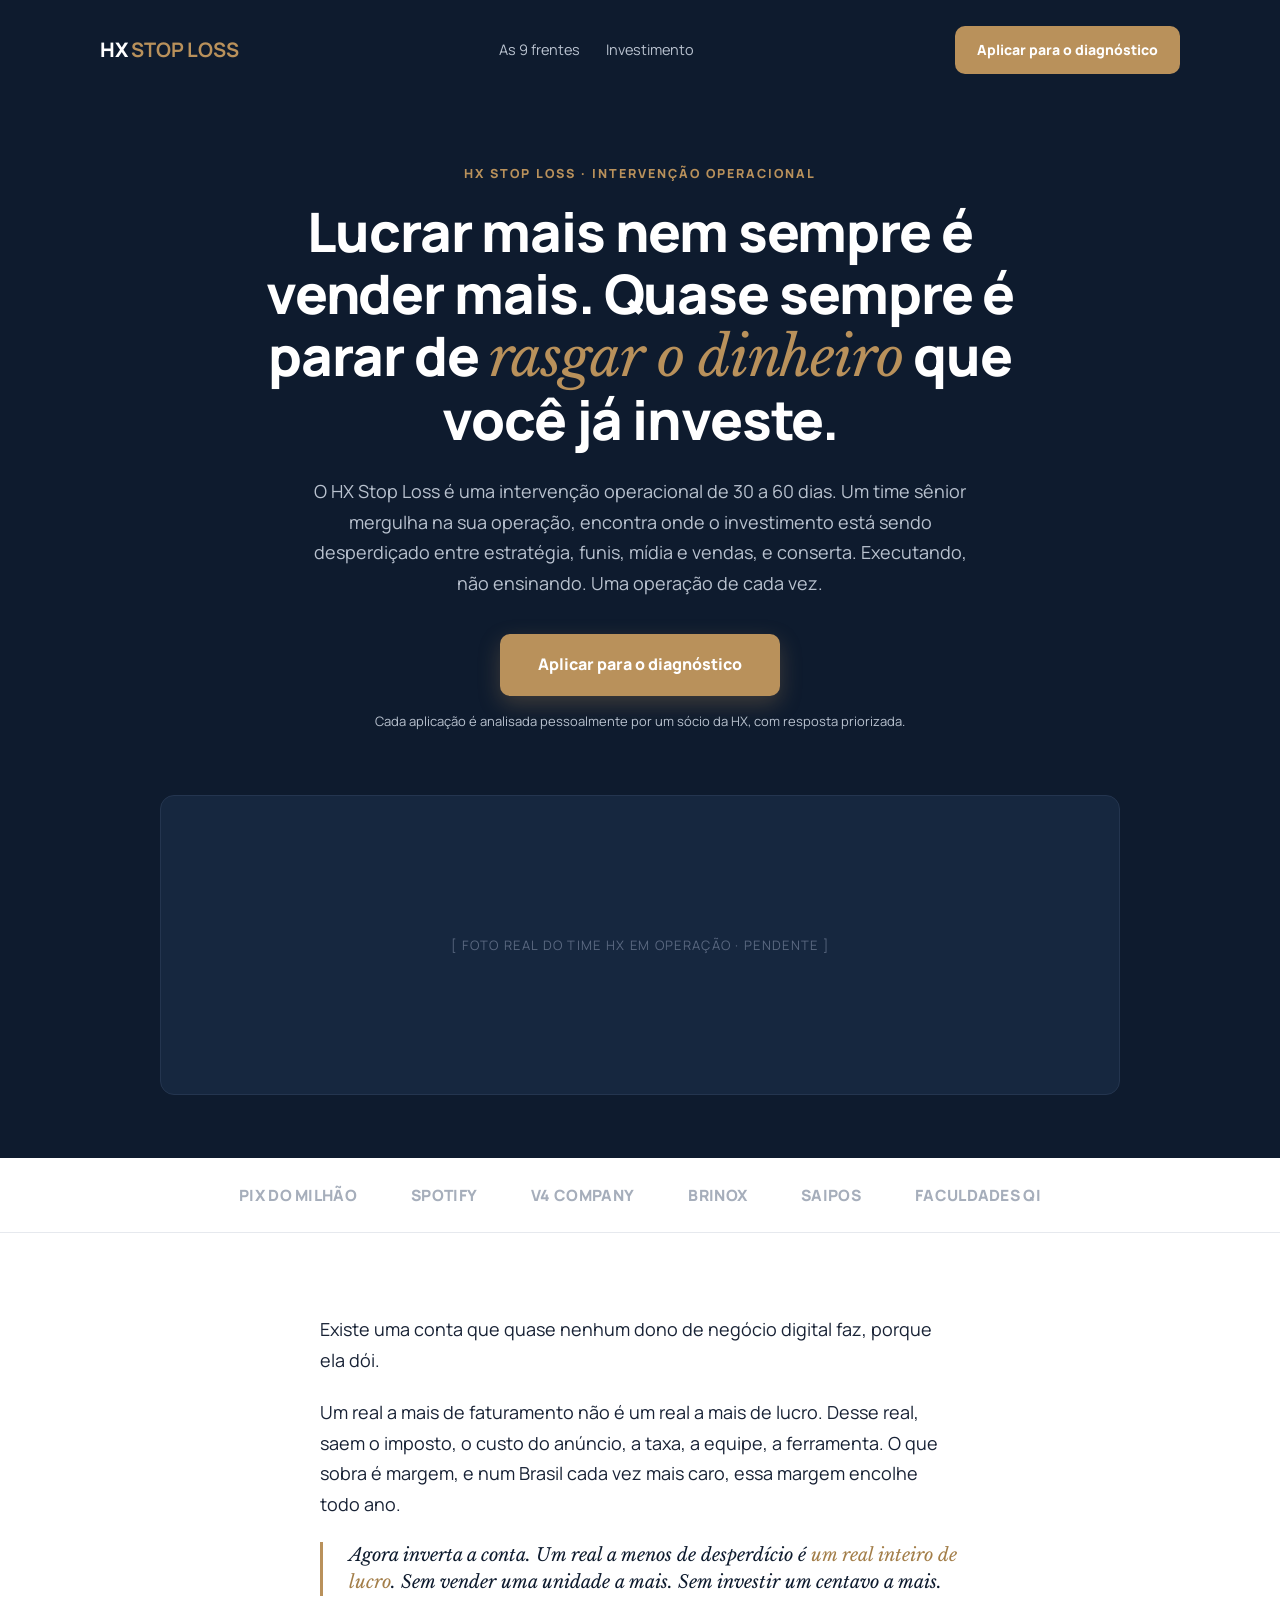
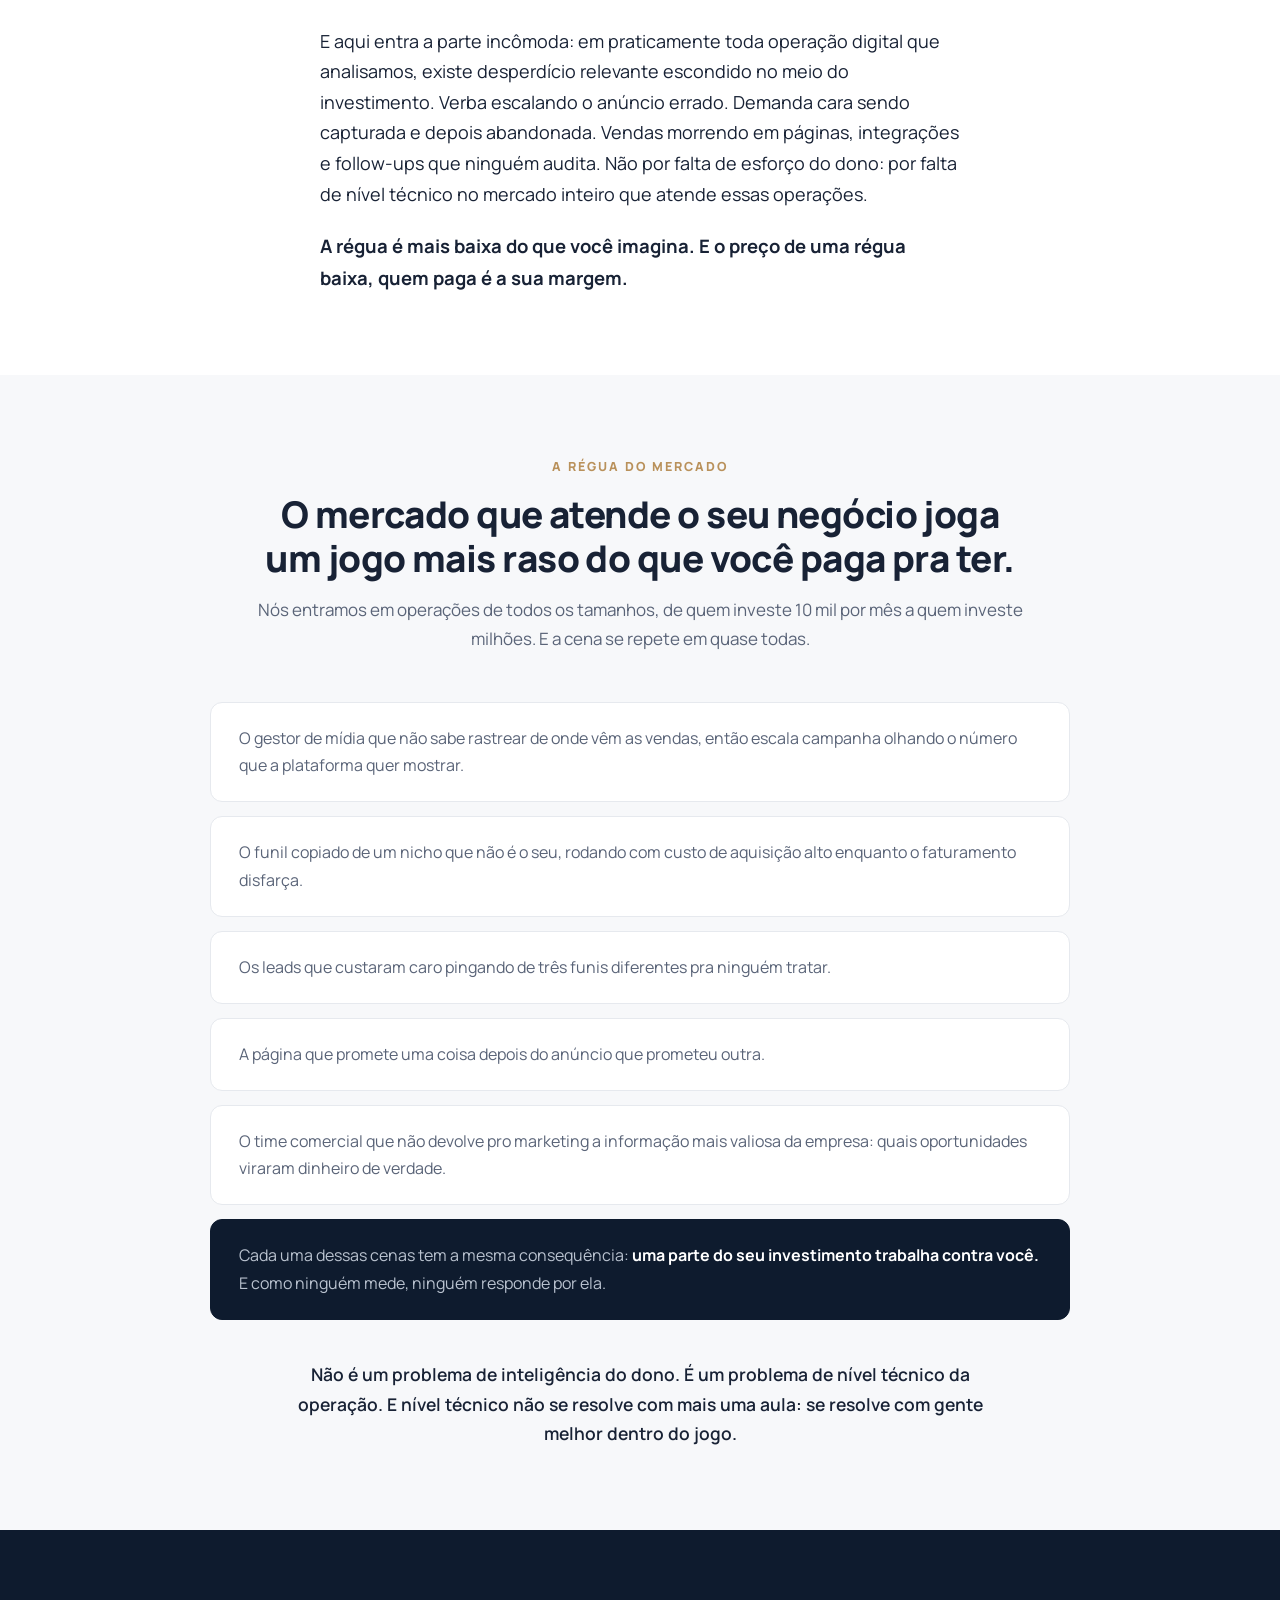
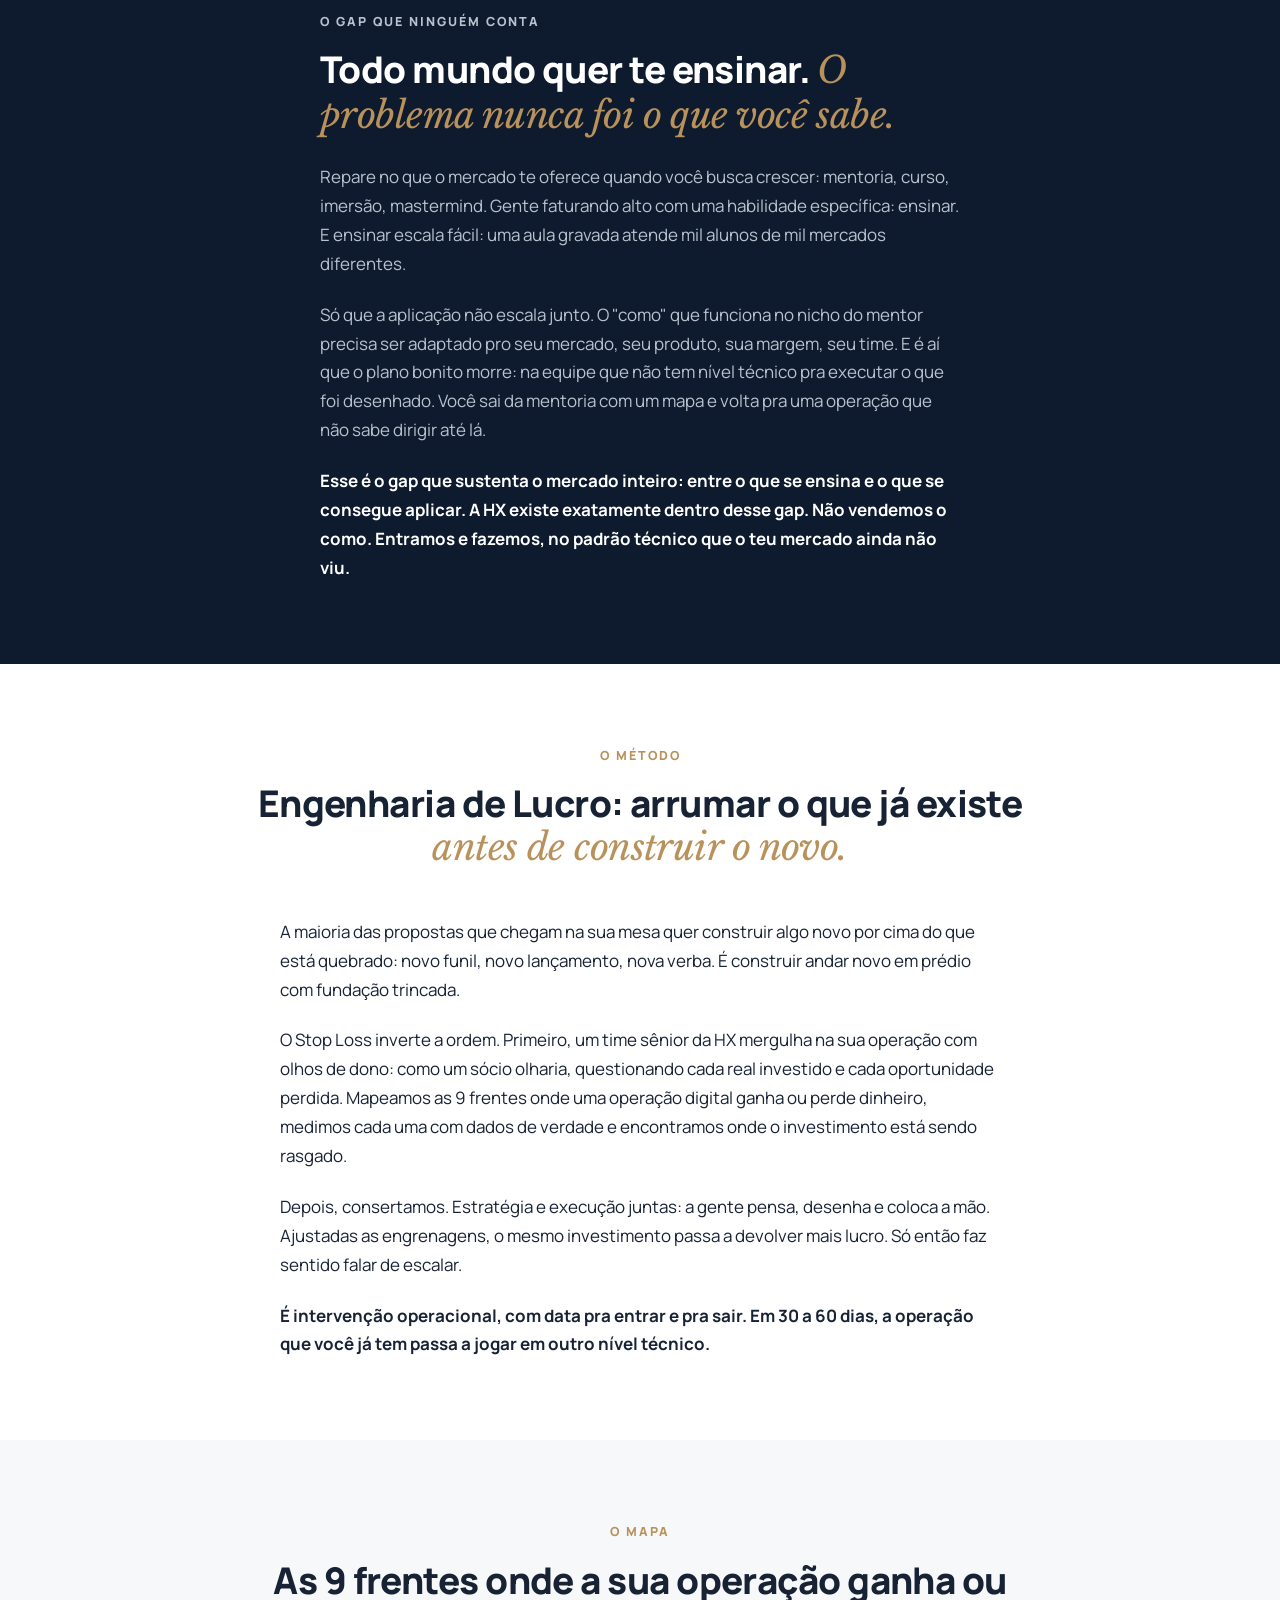
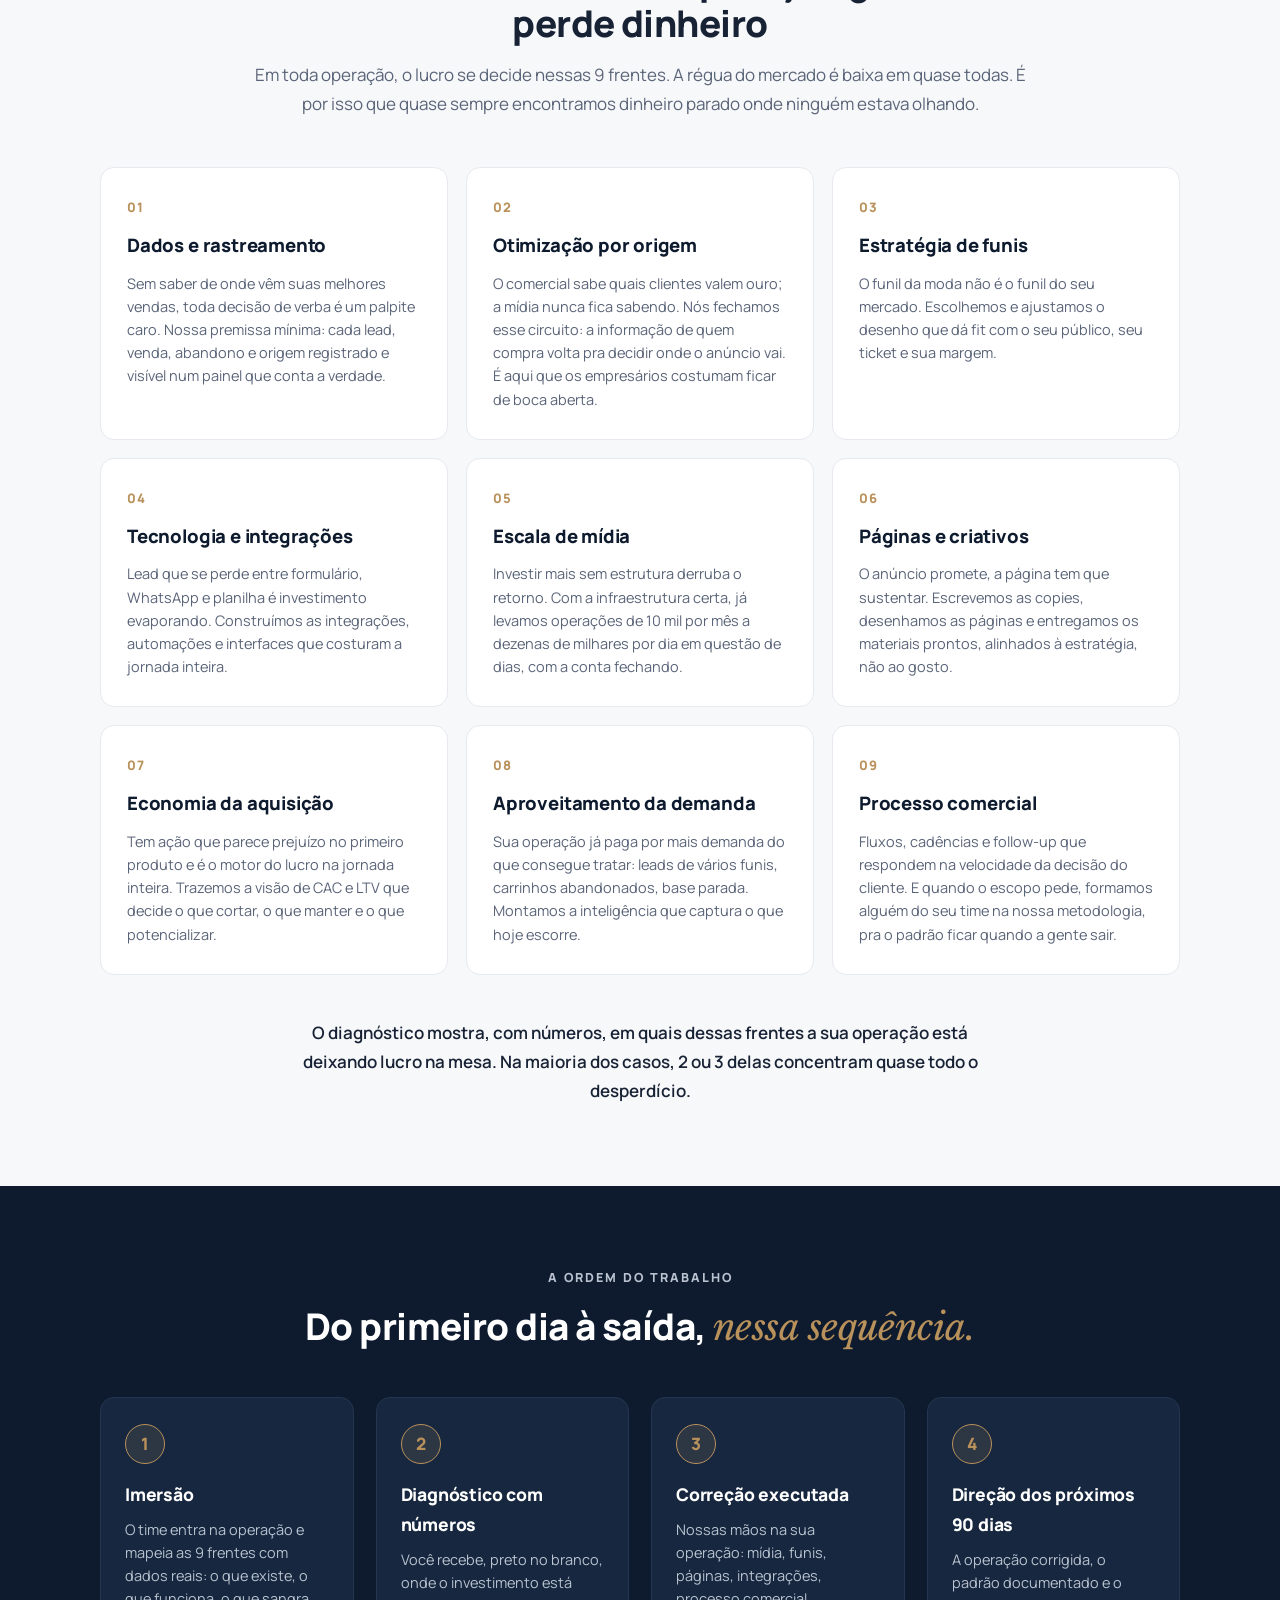
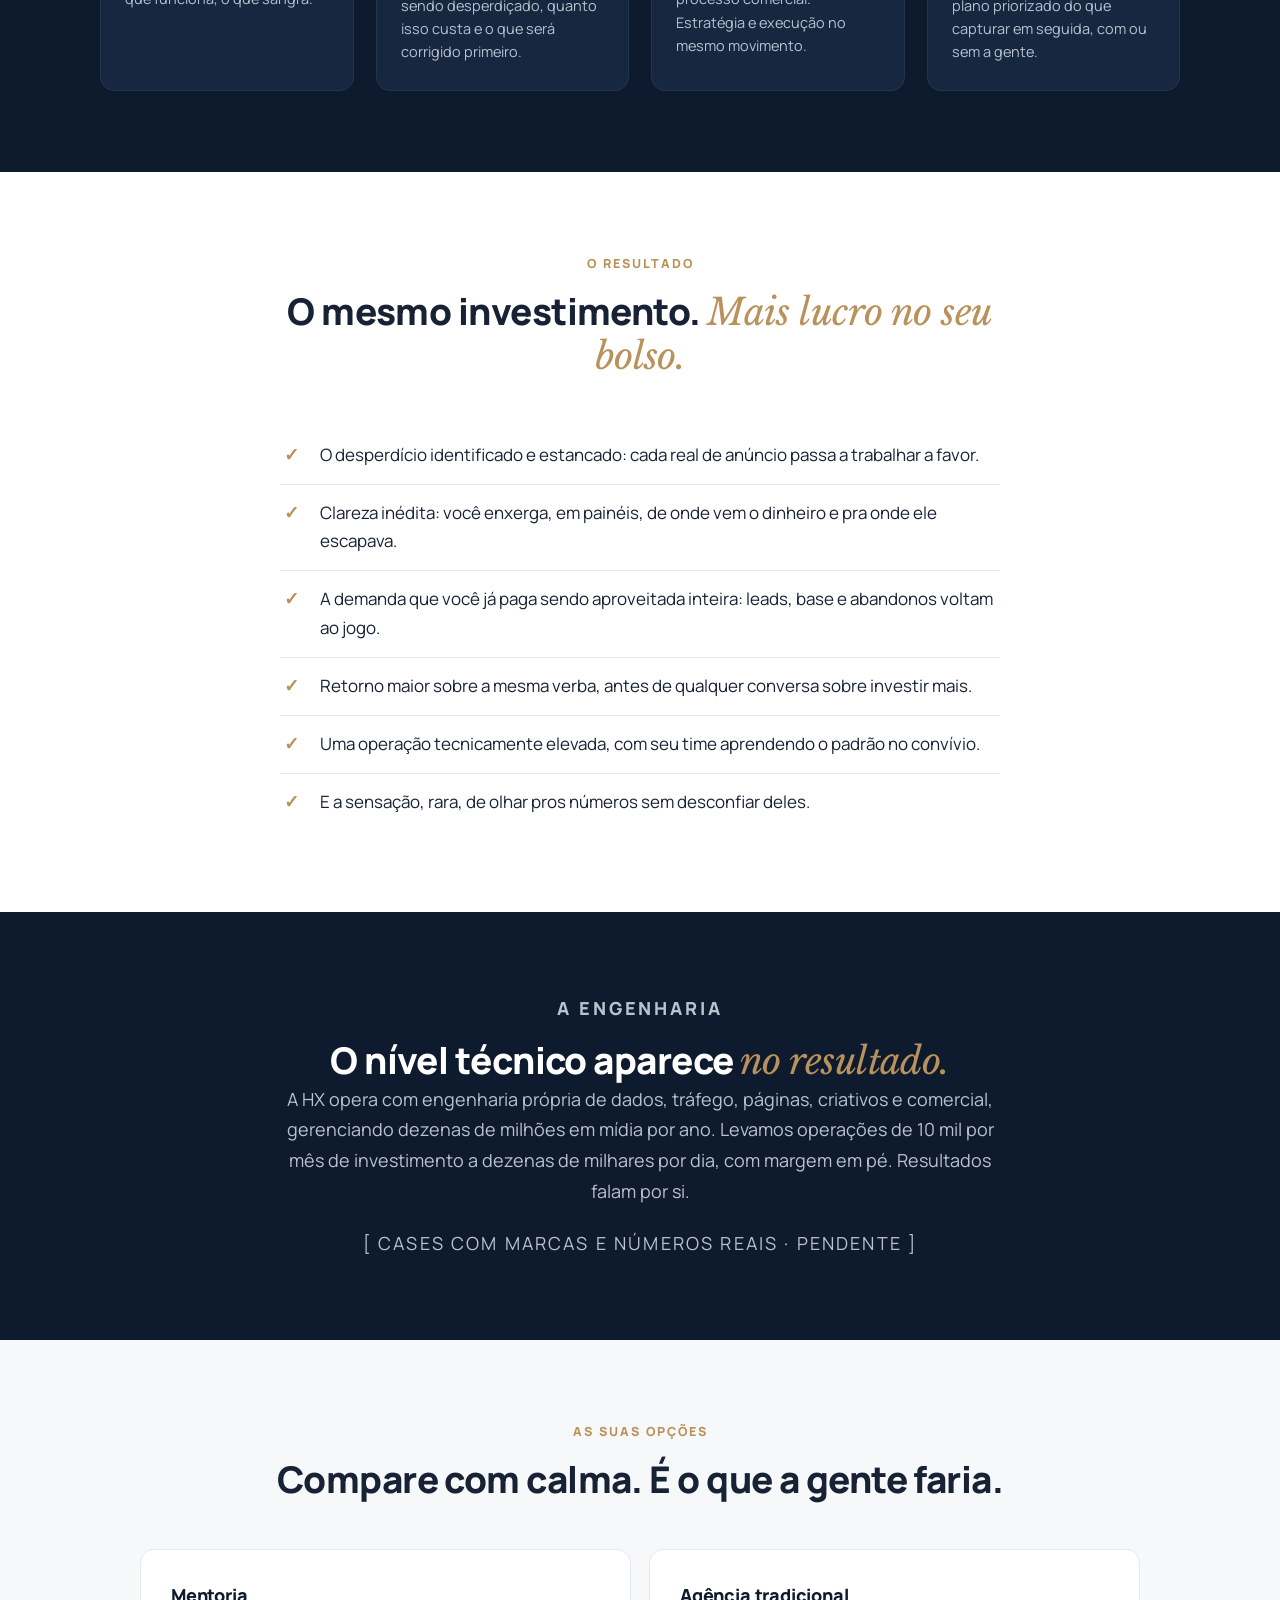
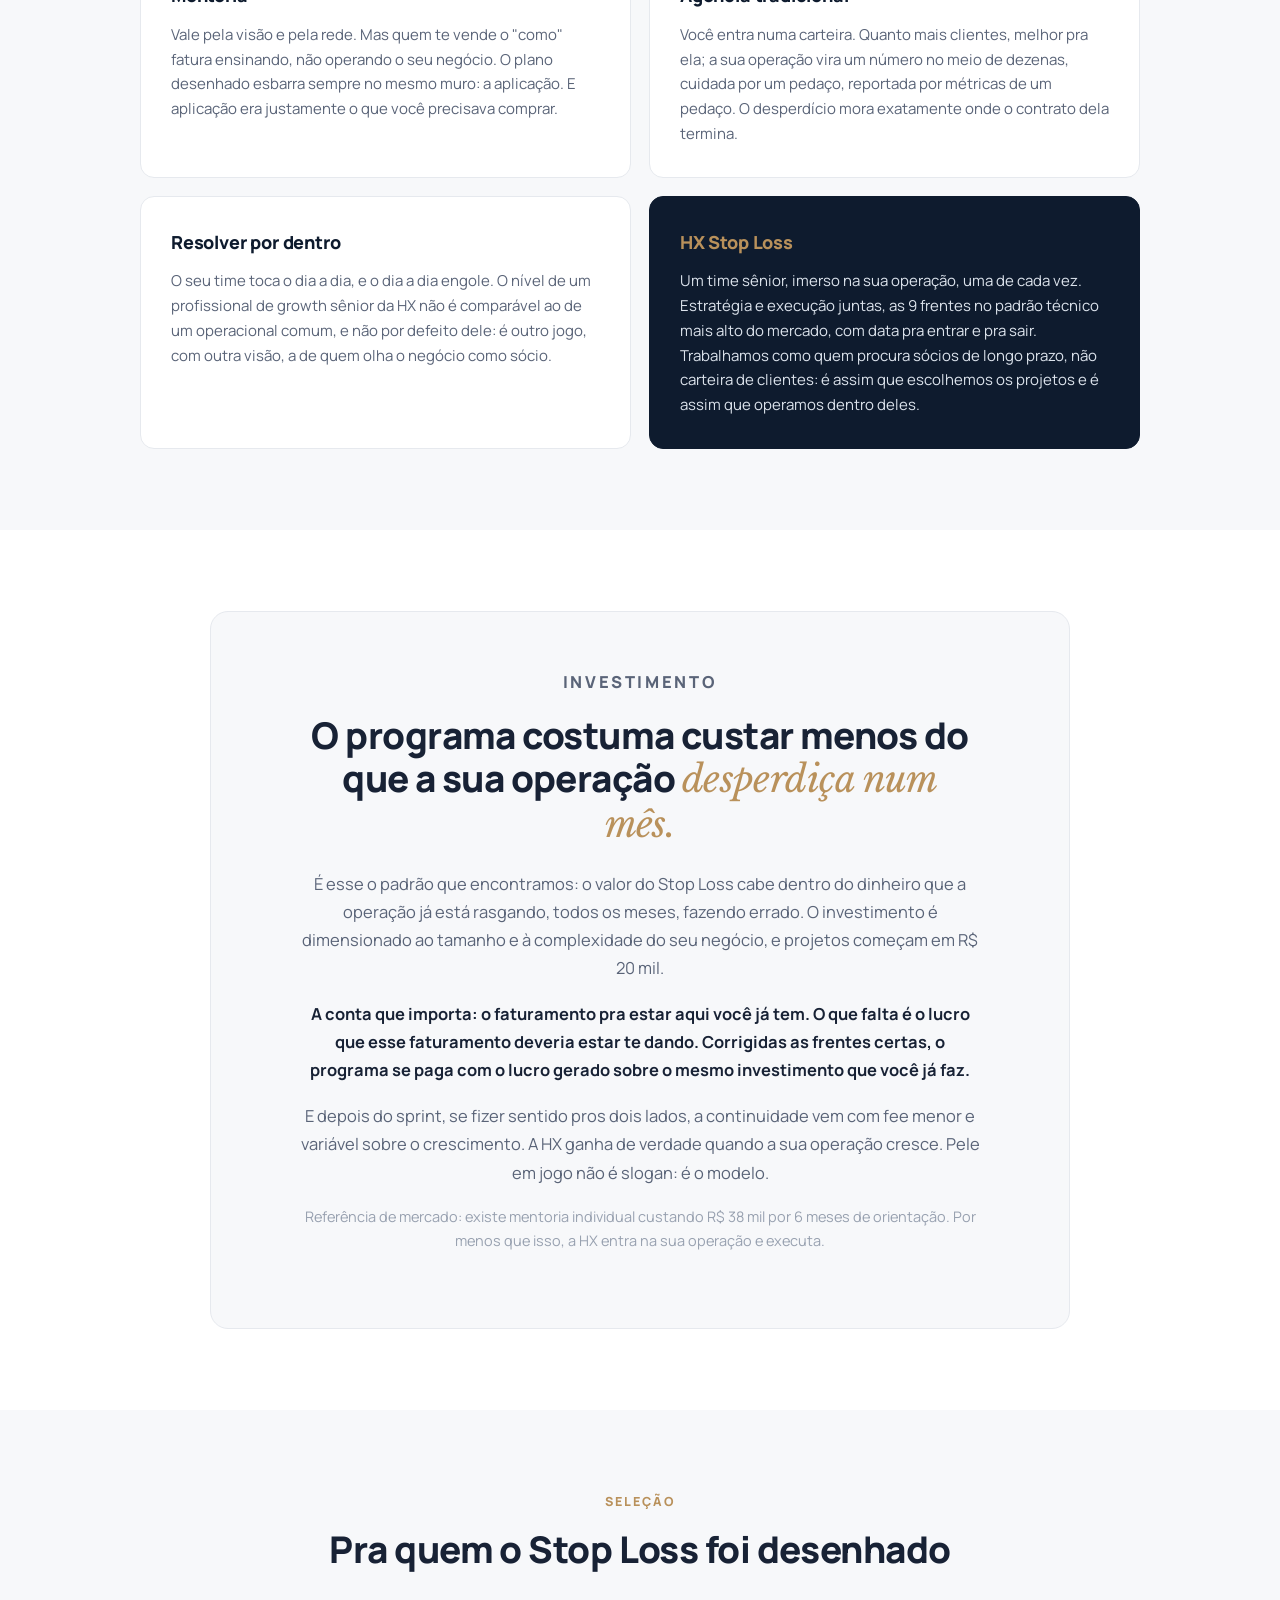
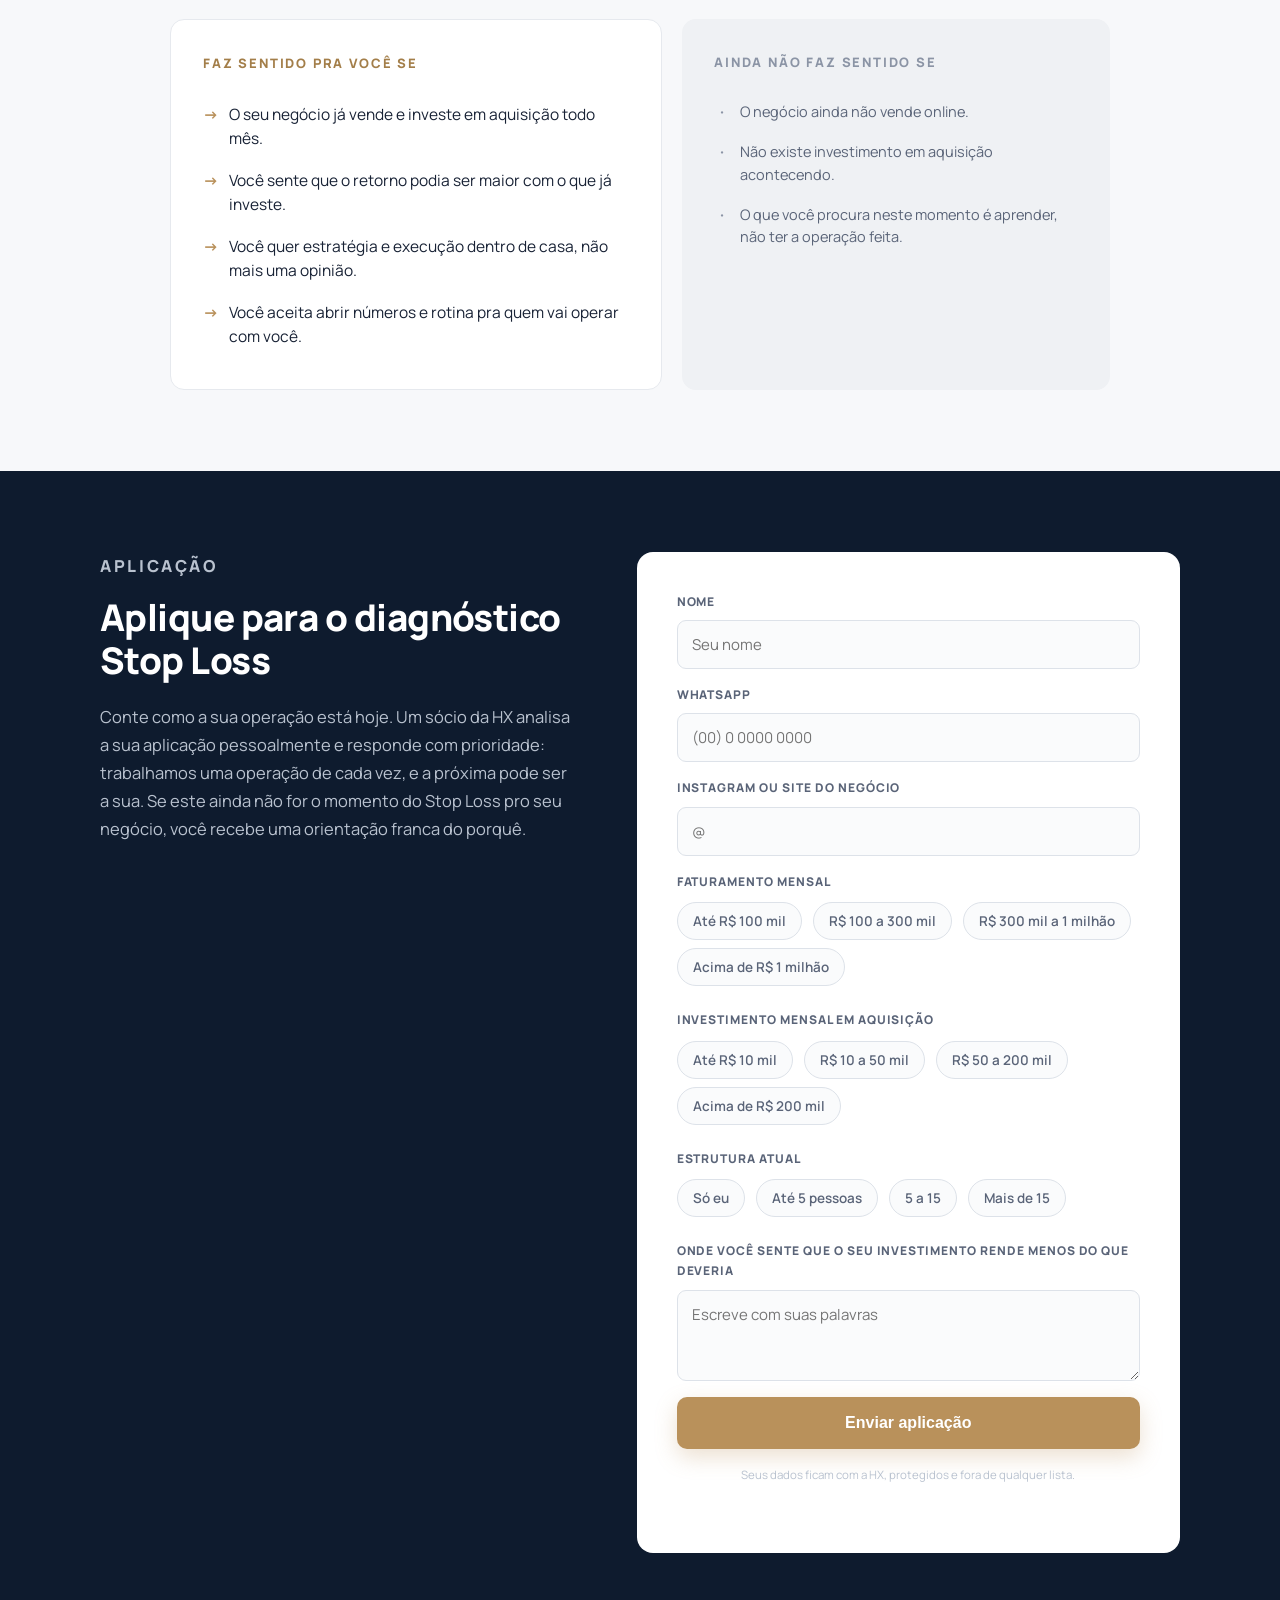
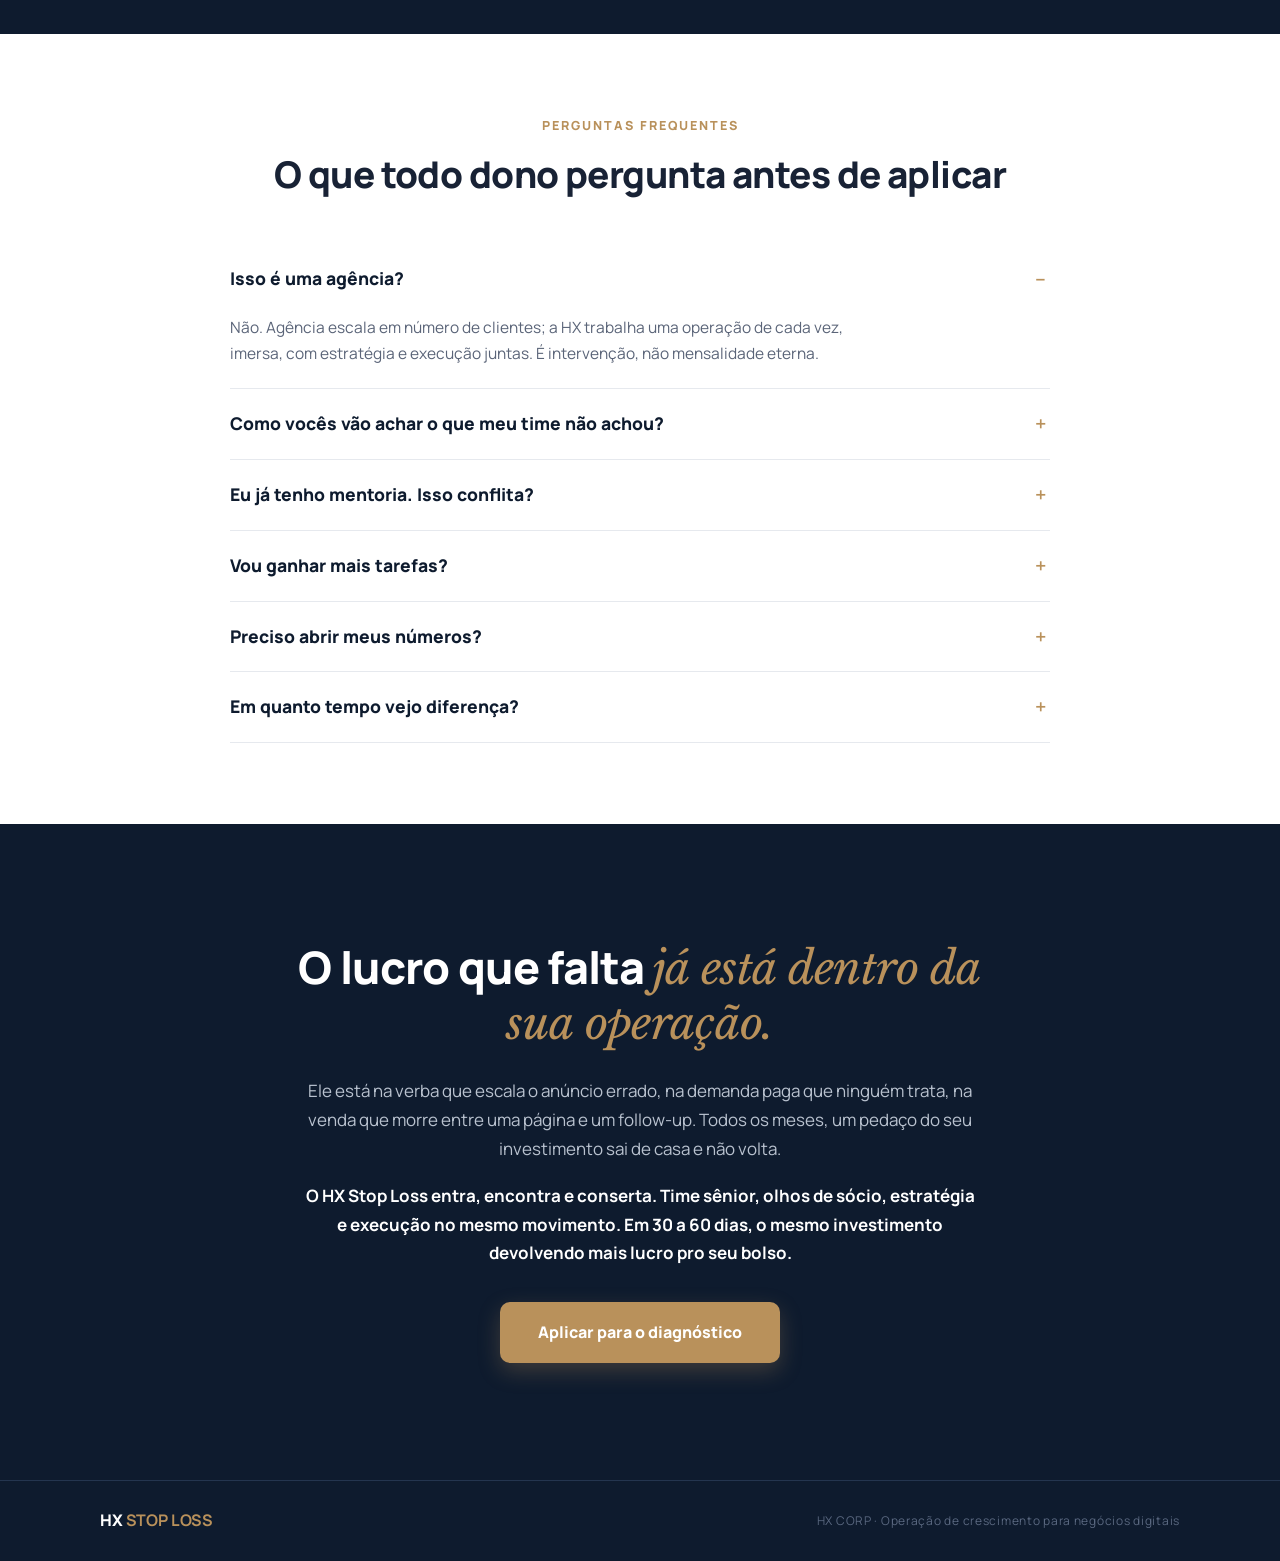
==== commit 7648ea08: "V3: copy mestre (eixo eficiencia/lucro, 15 dobras) + design Operacao Premium (claro+navy+dourado, si" ====
--- a/index.html
+++ b/index.html
@@ -3,333 +3,338 @@
 <head>
   <meta charset="utf-8">
   <meta name="viewport" content="width=device-width, initial-scale=1">
-  <title>HX Stop Loss · Encontre e corrija os vazamentos da sua operação digital em 30 a 60 dias</title>
-  <meta name="description" content="Intervenção operacional para negócios digitais que já vendem. A HX mapeia funil, dados, mídia e comercial, encontra os vazamentos prioritários e implementa as correções. Diagnóstico e execução, não mentoria.">
-  <meta property="og:title" content="HX Stop Loss · Sua operação já vende. Quanto ela perde no caminho, você não sabe.">
-  <meta property="og:description" content="Em 30 a 60 dias, a HX encontra os vazamentos da sua operação digital e implementa as correções prioritárias.">
+  <title>HX Stop Loss · Intervenção operacional: mais lucro com o investimento que você já faz</title>
+  <meta name="description" content="O HX Stop Loss é uma intervenção operacional de 30 a 60 dias. Um time sênior mergulha na sua operação, encontra onde o investimento está sendo desperdiçado e conserta. Executando, não ensinando.">
+  <meta property="og:title" content="HX Stop Loss · Lucrar mais nem sempre é vender mais.">
+  <meta property="og:description" content="Intervenção operacional de 30 a 60 dias: um time sênior encontra onde o seu investimento está sendo desperdiçado e conserta, executando.">
   <meta property="og:type" content="website">
-  <meta name="theme-color" content="#0B0E13">
+  <meta name="theme-color" content="#0E1B2E">
 
   <link rel="preconnect" href="https://fonts.googleapis.com">
   <link rel="preconnect" href="https://fonts.gstatic.com" crossorigin>
-  <link href="https://fonts.googleapis.com/css2?family=Archivo:wght@600;700&family=Inter:wght@400;500;600&family=JetBrains+Mono:wght@400;500&display=swap" rel="stylesheet">
+  <link href="https://fonts.googleapis.com/css2?family=Manrope:wght@500;600;700;800&family=Libre+Baskerville:ital@0;1&display=swap" rel="stylesheet">
   <link rel="stylesheet" href="styles.css">
 </head>
 <body>
 
-  <!-- fio de progresso: hairline fixa na borda direita, vermelho -> verde -->
-  <div class="progress-thread" aria-hidden="true"><span id="progressFill"></span></div>
-
   <!-- ============ DOBRA 01 · HERO ============ -->
-  <header class="hero section-dark" id="topo">
-    <svg class="hero-fio" viewBox="0 0 420 980" fill="none" aria-hidden="true" preserveAspectRatio="xMaxYMin slice">
-      <path id="fioHeroPath" d="M410 0 V 290 C 410 380, 290 400, 255 470 C 220 540, 335 610, 300 720 L 300 980" stroke="#FF4A3C" stroke-width="2.5"/>
-      <circle cx="410" cy="290" r="5" fill="#FF4A3C"/>
-      <circle cx="300" cy="720" r="5" fill="#FF4A3C"/>
-    </svg>
-
-    <nav class="nav container">
-      <div class="logo">HX <span>STOP LOSS</span></div>
-      <div class="nav-tag mono">INTERVENÇÃO OPERACIONAL</div>
-    </nav>
-
-    <div class="container hero-inner">
-      <p class="eyebrow mono reveal">HX STOP LOSS <b>·</b> INTERVENÇÃO OPERACIONAL DE 30 A 60 DIAS</p>
-      <h1 class="h1">
-        <span class="line"><span>Sua operação já vende.</span></span>
-        <span class="line line-indent"><span>Quanto ela <em class="leak-word">perde</em> no caminho,</span></span>
-        <span class="line line-dim"><span>você não sabe.</span></span>
-      </h1>
-      <p class="hero-sub reveal">Em 30 a 60 dias, a HX entra na sua operação, encontra os vazamentos que estão travando sua receita e implementa as correções prioritárias. Não é curso. Não é mentoria. Não é mais uma lista de tarefas no seu colo: é execução.</p>
-      <div class="hero-ctas reveal">
-        <a href="#aplicacao" class="btn btn-light">Aplicar para o diagnóstico</a>
-        <p class="micro mono">PARA NEGÓCIOS DIGITAIS QUE JÁ FATURAM.<br>APLICAÇÃO DE 2 MIN · RESPOSTA EM 2 DIAS ÚTEIS</p>
-      </div>
-      <a href="#metodo" class="hero-scroll mono reveal">VER OS 9 PONTOS ONDE UMA OPERAÇÃO VAZA ↓</a>
+  <header class="hero" id="topo">
+    <div class="wrap">
+      <nav class="nav">
+        <div class="logo">HX <b>STOP LOSS</b></div>
+        <div class="nav-links">
+          <a href="#frentes">As 9 frentes</a>
+          <a href="#investimento">Investimento</a>
+        </div>
+        <a href="#aplicacao" class="btn btn-sm">Aplicar para o diagnóstico</a>
+      </nav>
+      <div class="hero-inner">
+        <p class="eyebrow reveal">HX STOP LOSS · INTERVENÇÃO OPERACIONAL</p>
+        <h1 class="reveal">Lucrar mais nem sempre é vender mais. Quase sempre é parar de <span class="serif gold">rasgar o dinheiro</span> que você já investe.</h1>
+        <p class="hero-sub reveal">O HX Stop Loss é uma intervenção operacional de 30 a 60 dias. Um time sênior mergulha na sua operação, encontra onde o investimento está sendo desperdiçado entre estratégia, funis, mídia e vendas, e conserta. Executando, não ensinando. Uma operação de cada vez.</p>
+        <div class="hero-cta reveal">
+          <a href="#aplicacao" class="btn">Aplicar para o diagnóstico</a>
+          <p class="micro">Cada aplicação é analisada pessoalmente por um sócio da HX, com resposta priorizada.</p>
+        </div>
+      </div>
+      <div class="hero-media reveal" aria-hidden="true">[ FOTO REAL DO TIME HX EM OPERAÇÃO · PENDENTE ]</div>
     </div>
   </header>
 
-  <!-- ============ DOBRA 02 · LASTRO ============ -->
-  <section class="marquee-band section-dark" aria-label="Resumo da oferta">
-    <div class="marquee">
-      <div class="marquee-track mono">
-        <span>OPERAÇÃO, NÃO OPINIÃO</span><i>·</i><span class="hl">SPRINT DE 30 A 60 DIAS</span><i>·</i><span>DIAGNÓSTICO E IMPLEMENTAÇÃO JUNTOS</span><i>·</i><span class="hl">FEE + VARIÁVEL SOBRE O RESULTADO</span><i>·</i><span>SÓ PARA OPERAÇÕES QUE JÁ VENDEM</span><i>·</i>
-        <span>OPERAÇÃO, NÃO OPINIÃO</span><i>·</i><span class="hl">SPRINT DE 30 A 60 DIAS</span><i>·</i><span>DIAGNÓSTICO E IMPLEMENTAÇÃO JUNTOS</span><i>·</i><span class="hl">FEE + VARIÁVEL SOBRE O RESULTADO</span><i>·</i><span>SÓ PARA OPERAÇÕES QUE JÁ VENDEM</span><i>·</i>
-      </div>
+  <!-- logo bar -->
+  <div class="logobar" aria-label="Operações atendidas">
+    <div class="wrap logos reveal">
+      <span>PIX DO MILHÃO</span><span>SPOTIFY</span><span>V4 COMPANY</span><span>BRINOX</span><span>SAIPOS</span><span>FACULDADES QI</span>
+    </div>
+  </div>
+
+  <!-- ============ DOBRA 02 · LEAD ============ -->
+  <section class="lead">
+    <div class="wrap prose">
+      <p class="reveal">Existe uma conta que quase nenhum dono de negócio digital faz, porque ela dói.</p>
+      <p class="reveal">Um real a mais de faturamento não é um real a mais de lucro. Desse real, saem o imposto, o custo do anúncio, a taxa, a equipe, a ferramenta. O que sobra é margem, e num Brasil cada vez mais caro, essa margem encolhe todo ano.</p>
+      <p class="pull serif reveal">Agora inverta a conta. Um real a menos de desperdício é <em>um real inteiro de lucro</em>. Sem vender uma unidade a mais. Sem investir um centavo a mais.</p>
+      <p class="reveal">E aqui entra a parte incômoda: em praticamente toda operação digital que analisamos, existe desperdício relevante escondido no meio do investimento. Verba escalando o anúncio errado. Demanda cara sendo capturada e depois abandonada. Vendas morrendo em páginas, integrações e follow-ups que ninguém audita. Não por falta de esforço do dono: por falta de nível técnico no mercado inteiro que atende essas operações.</p>
+      <p class="strong reveal">A régua é mais baixa do que você imagina. E o preço de uma régua baixa, quem paga é a sua margem.</p>
     </div>
   </section>
 
   <!-- ============ DOBRA 03 · PROBLEMA ============ -->
-  <section class="problema section-dark">
-    <div class="container split">
-      <div class="split-left">
-        <h2 class="h2 reveal">Você já desconfia que o problema não é tráfego. Você está certo.</h2>
-        <p class="body-sec reveal">Se você já contratou agência e se frustrou, ou pagou mentoria e saiu com mais tarefa do que resposta, o problema não foi você. Foi o modelo: te venderam conhecimento quando o que faltava era execução.</p>
-      </div>
-      <div class="split-right">
-        <ul class="log" id="logIncidentes">
-          <li class="mono">O lead chega, mas a venda não acompanha.</li>
-          <li class="mono">A página recebe clique e converte abaixo do que deveria.</li>
-          <li class="mono">O criativo cansa e ninguém sabe qual é o próximo.</li>
-          <li class="mono">O WhatsApp demora, o follow-up morre e o CRM vira cemitério.</li>
-          <li class="mono">O dashboard diz uma coisa, o caixa diz outra.</li>
-          <li class="mono">Cada área olha para o próprio número e ninguém olha para o todo.</li>
-        </ul>
-        <p class="log-close reveal">Isso tem nome: <em>vazamento</em>. Vazamento não se resolve com mais aula, mais verba ou mais promessa. Se resolve encontrando o furo e consertando.</p>
-      </div>
-    </div>
-  </section>
-
-  <!-- ============ DOBRA 04 · COMPARATIVO ============ -->
-  <section class="comparativo section-light">
-    <div class="container">
-      <h2 class="h2 reveal">O mercado inteiro quer te ensinar a consertar a máquina. Ninguém entra para consertar com você.</h2>
-      <div class="cols">
-        <article class="col reveal">
-          <h3 class="mono">MENTORIA</h3>
-          <p>Te dá aula, grupo e uma lista de tarefas. Quem executa continua sendo você. E o mercado cobra até R$ 38 mil por 6 meses disso.</p>
-        </article>
-        <article class="col reveal">
-          <h3 class="mono">AGÊNCIA TRADICIONAL</h3>
-          <p>Olha um pedaço da máquina, quase sempre a mídia. Reporta clique e impressão enquanto a venda escorre em outro lugar.</p>
-        </article>
-        <article class="col col-hx reveal">
-          <h3 class="mono">HX STOP LOSS</h3>
-          <p>Entra na sua operação por 30 a 60 dias, com diagnóstico e implementação. Quem executa somos nós, ao lado do seu time.</p>
-        </article>
-      </div>
-      <p class="punch reveal">Menos aula. <span>Mais operação.</span></p>
-    </div>
-  </section>
-
-  <!-- ============ DOBRA 05 · MÉTODO ============ -->
-  <section class="metodo section-dark" id="metodo">
-    <div class="container">
-      <p class="eyebrow mono leak reveal">O MÉTODO</p>
-      <h2 class="h2 h2-big reveal">Os 9 pontos onde uma operação digital vaza receita</h2>
-      <p class="body-sec metodo-intro reveal">Toda operação que já vende perde dinheiro em algum destes 9 pontos. O Stop Loss varre todos, mede cada um e mostra exatamente onde está o seu furo.</p>
-
-      <div class="grid9" id="grid9">
-        <div class="row" style="grid-template-columns: 1.25fr 1.6fr 1fr;">
-          <article class="cell"><span class="mono num">01</span><h3>Planejamento</h3><p>Meta sem dono e decisão no achismo.</p></article>
-          <article class="cell"><span class="mono num">02</span><h3>Dados</h3><p>UTM quebrada, evento duplicado, dashboard que mente.</p></article>
-          <article class="cell"><span class="mono num">03</span><h3>Tecnologia</h3><p>Pixel, integração e checkout falhando no meio do funil.</p></article>
-        </div>
-        <div class="row" style="grid-template-columns: 1fr 1.25fr 1.6fr;">
-          <article class="cell"><span class="mono num">04</span><h3>Tráfego</h3><p>Verba escalando a campanha errada.</p></article>
-          <article class="cell"><span class="mono num">05</span><h3>Copy</h3><p>Promessa que atrai curioso e espanta comprador.</p></article>
-          <article class="cell"><span class="mono num">06</span><h3>Criativos e páginas</h3><p>Criativo fadigado, página que não sustenta o anúncio.</p></article>
-        </div>
-        <div class="row" style="grid-template-columns: 1.6fr 1fr 1.25fr;">
-          <article class="cell"><span class="mono num">07</span><h3>Vídeo</h3><p>VSL e conteúdo que não seguram atenção até a oferta.</p></article>
-          <article class="cell"><span class="mono num">08</span><h3>Disparos e reativação</h3><p>Base parada, dinheiro dormindo na sua lista.</p></article>
-          <article class="cell cell-green"><span class="mono num">09</span><h3>Comercial</h3><p>Lead qualificado esfriando na fila do WhatsApp.</p></article>
-        </div>
-      </div>
-
-      <p class="body-l metodo-close reveal">Você não precisa consertar os 9. Precisa descobrir quais 2 ou 3 estão custando mais caro agora. É exatamente isso que o Stop Loss faz.</p>
-    </div>
-  </section>
-
-  <!-- ============ DOBRA 06 · COMO FUNCIONA ============ -->
-  <section class="como section-dark bordered-top">
-    <div class="container">
-      <h2 class="h2 reveal">30 a 60 dias. Quatro movimentos.</h2>
-      <div class="timeline reveal" aria-hidden="true"><span id="timelineFill"></span></div>
+  <section class="problema">
+    <div class="wrap">
+      <div class="head reveal">
+        <p class="eyebrow">A RÉGUA DO MERCADO</p>
+        <h2>O mercado que atende o seu negócio joga um jogo mais raso do que você paga pra ter.</h2>
+        <p class="sub">Nós entramos em operações de todos os tamanhos, de quem investe 10 mil por mês a quem investe milhões. E a cena se repete em quase todas.</p>
+      </div>
+      <div class="cenas">
+        <div class="cena reveal"><p>O gestor de mídia que não sabe rastrear de onde vêm as vendas, então escala campanha olhando o número que a plataforma quer mostrar.</p></div>
+        <div class="cena reveal"><p>O funil copiado de um nicho que não é o seu, rodando com custo de aquisição alto enquanto o faturamento disfarça.</p></div>
+        <div class="cena reveal"><p>Os leads que custaram caro pingando de três funis diferentes pra ninguém tratar.</p></div>
+        <div class="cena reveal"><p>A página que promete uma coisa depois do anúncio que prometeu outra.</p></div>
+        <div class="cena reveal"><p>O time comercial que não devolve pro marketing a informação mais valiosa da empresa: quais oportunidades viraram dinheiro de verdade.</p></div>
+        <div class="cena destaque reveal"><p>Cada uma dessas cenas tem a mesma consequência: <strong>uma parte do seu investimento trabalha contra você.</strong> E como ninguém mede, ninguém responde por ela.</p></div>
+      </div>
+      <p class="fecho prose reveal">Não é um problema de inteligência do dono. É um problema de nível técnico da operação. E nível técnico não se resolve com mais uma aula: se resolve com gente melhor dentro do jogo.</p>
+    </div>
+  </section>
+
+  <!-- ============ DOBRA 04 · O GAP ============ -->
+  <section class="gap dark">
+    <div class="wrap prose-wide">
+      <p class="eyebrow reveal">O GAP QUE NINGUÉM CONTA</p>
+      <h2 class="reveal">Todo mundo quer te ensinar. <span class="serif gold">O problema nunca foi o que você sabe.</span></h2>
+      <p class="reveal">Repare no que o mercado te oferece quando você busca crescer: mentoria, curso, imersão, mastermind. Gente faturando alto com uma habilidade específica: ensinar. E ensinar escala fácil: uma aula gravada atende mil alunos de mil mercados diferentes.</p>
+      <p class="reveal">Só que a aplicação não escala junto. O "como" que funciona no nicho do mentor precisa ser adaptado pro seu mercado, seu produto, sua margem, seu time. E é aí que o plano bonito morre: na equipe que não tem nível técnico pra executar o que foi desenhado. Você sai da mentoria com um mapa e volta pra uma operação que não sabe dirigir até lá.</p>
+      <p class="strong reveal">Esse é o gap que sustenta o mercado inteiro: entre o que se ensina e o que se consegue aplicar. A HX existe exatamente dentro desse gap. Não vendemos o como. Entramos e fazemos, no padrão técnico que o teu mercado ainda não viu.</p>
+    </div>
+  </section>
+
+  <!-- ============ DOBRA 05 · MECANISMO ============ -->
+  <section class="mecanismo">
+    <div class="wrap">
+      <div class="head reveal">
+        <p class="eyebrow">O MÉTODO</p>
+        <h2>Engenharia de Lucro: arrumar o que já existe <span class="serif gold">antes de construir o novo.</span></h2>
+      </div>
+      <div class="prose">
+        <p class="reveal">A maioria das propostas que chegam na sua mesa quer construir algo novo por cima do que está quebrado: novo funil, novo lançamento, nova verba. É construir andar novo em prédio com fundação trincada.</p>
+        <p class="reveal">O Stop Loss inverte a ordem. Primeiro, um time sênior da HX mergulha na sua operação com olhos de dono: como um sócio olharia, questionando cada real investido e cada oportunidade perdida. Mapeamos as 9 frentes onde uma operação digital ganha ou perde dinheiro, medimos cada uma com dados de verdade e encontramos onde o investimento está sendo rasgado.</p>
+        <p class="reveal">Depois, consertamos. Estratégia e execução juntas: a gente pensa, desenha e coloca a mão. Ajustadas as engrenagens, o mesmo investimento passa a devolver mais lucro. Só então faz sentido falar de escalar.</p>
+        <p class="strong reveal">É intervenção operacional, com data pra entrar e pra sair. Em 30 a 60 dias, a operação que você já tem passa a jogar em outro nível técnico.</p>
+      </div>
+    </div>
+  </section>
+
+  <!-- ============ DOBRA 06 · AS 9 FRENTES ============ -->
+  <section class="frentes" id="frentes">
+    <div class="wrap">
+      <div class="head reveal">
+        <p class="eyebrow">O MAPA</p>
+        <h2>As 9 frentes onde a sua operação ganha ou perde dinheiro</h2>
+        <p class="sub">Em toda operação, o lucro se decide nessas 9 frentes. A régua do mercado é baixa em quase todas. É por isso que quase sempre encontramos dinheiro parado onde ninguém estava olhando.</p>
+      </div>
+      <div class="grid9">
+        <article class="card reveal"><span class="num">01</span><h3>Dados e rastreamento</h3><p>Sem saber de onde vêm suas melhores vendas, toda decisão de verba é um palpite caro. Nossa premissa mínima: cada lead, venda, abandono e origem registrado e visível num painel que conta a verdade.</p></article>
+        <article class="card reveal"><span class="num">02</span><h3>Otimização por origem</h3><p>O comercial sabe quais clientes valem ouro; a mídia nunca fica sabendo. Nós fechamos esse circuito: a informação de quem compra volta pra decidir onde o anúncio vai. É aqui que os empresários costumam ficar de boca aberta.</p></article>
+        <article class="card reveal"><span class="num">03</span><h3>Estratégia de funis</h3><p>O funil da moda não é o funil do seu mercado. Escolhemos e ajustamos o desenho que dá fit com o seu público, seu ticket e sua margem.</p></article>
+        <article class="card reveal"><span class="num">04</span><h3>Tecnologia e integrações</h3><p>Lead que se perde entre formulário, WhatsApp e planilha é investimento evaporando. Construímos as integrações, automações e interfaces que costuram a jornada inteira.</p></article>
+        <article class="card reveal"><span class="num">05</span><h3>Escala de mídia</h3><p>Investir mais sem estrutura derruba o retorno. Com a infraestrutura certa, já levamos operações de 10 mil por mês a dezenas de milhares por dia em questão de dias, com a conta fechando.</p></article>
+        <article class="card reveal"><span class="num">06</span><h3>Páginas e criativos</h3><p>O anúncio promete, a página tem que sustentar. Escrevemos as copies, desenhamos as páginas e entregamos os materiais prontos, alinhados à estratégia, não ao gosto.</p></article>
+        <article class="card reveal"><span class="num">07</span><h3>Economia da aquisição</h3><p>Tem ação que parece prejuízo no primeiro produto e é o motor do lucro na jornada inteira. Trazemos a visão de CAC e LTV que decide o que cortar, o que manter e o que potencializar.</p></article>
+        <article class="card reveal"><span class="num">08</span><h3>Aproveitamento da demanda</h3><p>Sua operação já paga por mais demanda do que consegue tratar: leads de vários funis, carrinhos abandonados, base parada. Montamos a inteligência que captura o que hoje escorre.</p></article>
+        <article class="card reveal"><span class="num">09</span><h3>Processo comercial</h3><p>Fluxos, cadências e follow-up que respondem na velocidade da decisão do cliente. E quando o escopo pede, formamos alguém do seu time na nossa metodologia, pra o padrão ficar quando a gente sair.</p></article>
+      </div>
+      <p class="fecho prose reveal">O diagnóstico mostra, com números, em quais dessas frentes a sua operação está deixando lucro na mesa. Na maioria dos casos, 2 ou 3 delas concentram quase todo o desperdício.</p>
+    </div>
+  </section>
+
+  <!-- ============ DOBRA 07 · COMO FUNCIONA ============ -->
+  <section class="como dark">
+    <div class="wrap">
+      <div class="head reveal">
+        <p class="eyebrow">A ORDEM DO TRABALHO</p>
+        <h2>Do primeiro dia à saída, <span class="serif gold">nessa sequência.</span></h2>
+      </div>
       <div class="steps">
-        <article class="step reveal"><span class="mono num leak">01</span><h3>Varredura</h3><p>Mapeamos funil, oferta, páginas, mídia, criativos, dados e comercial. Tudo que toca a receita entra no raio-x.</p></article>
-        <article class="step reveal"><span class="mono num leak">02</span><h3>Medição</h3><p>Cruzamos origem, conversão, eventos, CRM e pontos cegos. O achismo acaba aqui.</p></article>
-        <article class="step reveal"><span class="mono num leak">03</span><h3>Priorização</h3><p>Definimos os 2 ou 3 vazamentos que mais travam sua receita hoje. Não os 15 que travam um pouco.</p></article>
-        <article class="step reveal"><span class="mono num control">04</span><h3>Correção</h3><p>Implementamos os ajustes na sua operação: página, campanha, copy, criativo, CRM, follow-up ou fluxo comercial. E entregamos o plano dos próximos 90 dias.</p></article>
-      </div>
-    </div>
-  </section>
-
-  <!-- ============ DOBRA 07 · ENTREGA ============ -->
-  <section class="entrega section-dark">
-    <div class="container">
-      <div class="entrega-panel reveal">
-        <h2 class="h2">Você não sai com um relatório. Sai com a operação corrigida.</h2>
-        <ul class="checks">
-          <li>Os gargalos identificados e medidos, preto no branco.</li>
-          <li>Os vazamentos prioritários corrigidos, não apenas apontados.</li>
-          <li>Dados confiáveis para decidir sem achismo.</li>
-          <li>Página, campanha, copy e follow-up ajustados no que importa.</li>
-          <li>Plano objetivo dos próximos testes e dos próximos 90 dias.</li>
-          <li>Se fizer sentido para os dois lados, continuidade com fee menor e variável sobre o crescimento.</li>
-        </ul>
-      </div>
-    </div>
-  </section>
-
-  <!-- ============ DOBRA 08 · PROVAS ============ -->
-  <section class="provas section-dark bordered-top">
-    <div class="container">
-      <h2 class="h2 reveal">Quem opera, mostra operação.</h2>
-      <p class="body-sec reveal">Bastidores reais de tráfego, dados, criativo e comercial operando juntos, nas contas que você acompanha de longe.</p>
-      <div class="marquee marquee-logos reveal">
-        <div class="marquee-track">
-          <span>PIX DO MILHÃO</span><span>SPOTIFY</span><span>V4 COMPANY</span><span>BRINOX</span><span>SAIPOS</span><span>FACULDADES QI</span>
-          <span>PIX DO MILHÃO</span><span>SPOTIFY</span><span>V4 COMPANY</span><span>BRINOX</span><span>SAIPOS</span><span>FACULDADES QI</span>
-        </div>
-      </div>
-      <!-- TODO(matheus): confirmar marcas liberadas + 2-3 números reais de cases pros cards antes/depois -->
-    </div>
-  </section>
-
-  <!-- ============ DOBRA 09 · INVESTIMENTO ============ -->
-  <section class="preco section-light">
-    <div class="container">
-      <p class="eyebrow mono dark reveal">INVESTIMENTO</p>
-      <h2 class="h2 reveal">Cobramos como quem tem pele em jogo.</h2>
-      <div class="preco-row">
-        <div class="preco-big reveal">
-          <div class="mono valor">R$ 40 a 60 mil</div>
-          <div class="mono valor-sub">O SPRINT · CONFORME O TAMANHO DA OPERAÇÃO</div>
-        </div>
-        <div class="preco-conds">
-          <p class="reveal">Metade na contratação, metade em 30 dias. Depois do sprint, se houver fit, a continuidade vem com fee menor e variável sobre a receita incremental.</p>
-          <p class="destaque reveal">A HX só ganha de verdade quando a sua operação cresce. É por isso que a gente escolhe com quem trabalha.</p>
-          <p class="ancora reveal">Para comparar: existe mentoria individual no mercado custando R$ 38 mil por 6 meses. No fim dela, quem executa continua sendo você.</p>
-        </div>
-      </div>
-    </div>
-  </section>
-
-  <!-- ============ DOBRA 10 · FIT ============ -->
-  <section class="fit section-light bordered-top-light">
-    <div class="container">
-      <h2 class="h2 reveal">O Stop Loss não é para todo mundo. E é de propósito.</h2>
+        <article class="step reveal"><span class="snum">1</span><h3>Imersão</h3><p>O time entra na operação e mapeia as 9 frentes com dados reais: o que existe, o que funciona, o que sangra.</p></article>
+        <article class="step reveal"><span class="snum">2</span><h3>Diagnóstico com números</h3><p>Você recebe, preto no branco, onde o investimento está sendo desperdiçado, quanto isso custa e o que será corrigido primeiro.</p></article>
+        <article class="step reveal"><span class="snum">3</span><h3>Correção executada</h3><p>Nossas mãos na sua operação: mídia, funis, páginas, integrações, processo comercial. Estratégia e execução no mesmo movimento.</p></article>
+        <article class="step reveal"><span class="snum">4</span><h3>Direção dos próximos 90 dias</h3><p>A operação corrigida, o padrão documentado e o plano priorizado do que capturar em seguida, com ou sem a gente.</p></article>
+      </div>
+    </div>
+  </section>
+
+  <!-- ============ DOBRA 08 · O QUE MUDA ============ -->
+  <section class="muda">
+    <div class="wrap">
+      <div class="head reveal">
+        <p class="eyebrow">O RESULTADO</p>
+        <h2>O mesmo investimento. <span class="serif gold">Mais lucro no seu bolso.</span></h2>
+      </div>
+      <ul class="checklist">
+        <li class="reveal">O desperdício identificado e estancado: cada real de anúncio passa a trabalhar a favor.</li>
+        <li class="reveal">Clareza inédita: você enxerga, em painéis, de onde vem o dinheiro e pra onde ele escapava.</li>
+        <li class="reveal">A demanda que você já paga sendo aproveitada inteira: leads, base e abandonos voltam ao jogo.</li>
+        <li class="reveal">Retorno maior sobre a mesma verba, antes de qualquer conversa sobre investir mais.</li>
+        <li class="reveal">Uma operação tecnicamente elevada, com seu time aprendendo o padrão no convívio.</li>
+        <li class="reveal">E a sensação, rara, de olhar pros números sem desconfiar deles.</li>
+      </ul>
+    </div>
+  </section>
+
+  <!-- ============ DOBRA 09 · PROVAS ============ -->
+  <section class="provas dark">
+    <div class="wrap prose-wide">
+      <p class="eyebrow reveal">A ENGENHARIA</p>
+      <h2 class="reveal">O nível técnico aparece <span class="serif gold">no resultado.</span></h2>
+      <p class="reveal">A HX opera com engenharia própria de dados, tráfego, páginas, criativos e comercial, gerenciando dezenas de milhões em mídia por ano. Levamos operações de 10 mil por mês de investimento a dezenas de milhares por dia, com margem em pé. Resultados falam por si.</p>
+      <p class="pendencia reveal">[ CASES COM MARCAS E NÚMEROS REAIS · PENDENTE ]</p>
+    </div>
+  </section>
+
+  <!-- ============ DOBRA 10 · ALTERNATIVAS ============ -->
+  <section class="alternativas">
+    <div class="wrap">
+      <div class="head reveal">
+        <p class="eyebrow">AS SUAS OPÇÕES</p>
+        <h2>Compare com calma. É o que a gente faria.</h2>
+      </div>
+      <div class="alts">
+        <article class="alt reveal"><h3>Mentoria</h3><p>Vale pela visão e pela rede. Mas quem te vende o "como" fatura ensinando, não operando o seu negócio. O plano desenhado esbarra sempre no mesmo muro: a aplicação. E aplicação era justamente o que você precisava comprar.</p></article>
+        <article class="alt reveal"><h3>Agência tradicional</h3><p>Você entra numa carteira. Quanto mais clientes, melhor pra ela; a sua operação vira um número no meio de dezenas, cuidada por um pedaço, reportada por métricas de um pedaço. O desperdício mora exatamente onde o contrato dela termina.</p></article>
+        <article class="alt reveal"><h3>Resolver por dentro</h3><p>O seu time toca o dia a dia, e o dia a dia engole. O nível de um profissional de growth sênior da HX não é comparável ao de um operacional comum, e não por defeito dele: é outro jogo, com outra visão, a de quem olha o negócio como sócio.</p></article>
+        <article class="alt alt-hx reveal"><h3>HX Stop Loss</h3><p>Um time sênior, imerso na sua operação, uma de cada vez. Estratégia e execução juntas, as 9 frentes no padrão técnico mais alto do mercado, com data pra entrar e pra sair. Trabalhamos como quem procura sócios de longo prazo, não carteira de clientes: é assim que escolhemos os projetos e é assim que operamos dentro deles.</p></article>
+      </div>
+    </div>
+  </section>
+
+  <!-- ============ DOBRA 11 · INVESTIMENTO ============ -->
+  <section class="investimento" id="investimento">
+    <div class="wrap">
+      <div class="inv-card reveal">
+        <p class="eyebrow">INVESTIMENTO</p>
+        <h2>O programa costuma custar menos do que a sua operação <span class="serif gold">desperdiça num mês.</span></h2>
+        <p>É esse o padrão que encontramos: o valor do Stop Loss cabe dentro do dinheiro que a operação já está rasgando, todos os meses, fazendo errado. O investimento é dimensionado ao tamanho e à complexidade do seu negócio, e projetos começam em R$ 20 mil.</p>
+        <p class="strong">A conta que importa: o faturamento pra estar aqui você já tem. O que falta é o lucro que esse faturamento deveria estar te dando. Corrigidas as frentes certas, o programa se paga com o lucro gerado sobre o mesmo investimento que você já faz.</p>
+        <p>E depois do sprint, se fizer sentido pros dois lados, a continuidade vem com fee menor e variável sobre o crescimento. A HX ganha de verdade quando a sua operação cresce. Pele em jogo não é slogan: é o modelo.</p>
+        <p class="ancora">Referência de mercado: existe mentoria individual custando R$ 38 mil por 6 meses de orientação. Por menos que isso, a HX entra na sua operação e executa.</p>
+      </div>
+    </div>
+  </section>
+
+  <!-- ============ DOBRA 12 · FIT ============ -->
+  <section class="fit">
+    <div class="wrap">
+      <div class="head reveal">
+        <p class="eyebrow">SELEÇÃO</p>
+        <h2>Pra quem o Stop Loss foi desenhado</h2>
+      </div>
       <div class="fit-cols">
-        <div class="fit-col fit-yes reveal">
-          <h3 class="mono">É PARA VOCÊ SE</h3>
+        <div class="fit-col fit-sim reveal">
+          <h3>Faz sentido pra você se</h3>
           <ul>
-            <li>Seu negócio já vende online com consistência.</li>
-            <li>Sua oferta é validada e existe demanda real.</li>
-            <li>Você sente que a operação rende menos do que deveria.</li>
-            <li>Você aceita abrir dados, funil e rotina para quem vai operar.</li>
-            <li>Você quer execução, não mais uma opinião.</li>
+            <li>O seu negócio já vende e investe em aquisição todo mês.</li>
+            <li>Você sente que o retorno podia ser maior com o que já investe.</li>
+            <li>Você quer estratégia e execução dentro de casa, não mais uma opinião.</li>
+            <li>Você aceita abrir números e rotina pra quem vai operar com você.</li>
           </ul>
         </div>
-        <div class="fit-col fit-no reveal">
-          <h3 class="mono">NÃO É PARA VOCÊ SE</h3>
+        <div class="fit-col fit-nao reveal">
+          <h3>Ainda não faz sentido se</h3>
           <ul>
-            <li>Seu produto ainda não foi validado.</li>
-            <li>Você está começando do zero, sem canal de venda ativo.</li>
-            <li>Você procura curso, aula ou mentoria.</li>
-            <li>Você quer delegar sem abrir os números.</li>
+            <li>O negócio ainda não vende online.</li>
+            <li>Não existe investimento em aquisição acontecendo.</li>
+            <li>O que você procura neste momento é aprender, não ter a operação feita.</li>
           </ul>
         </div>
       </div>
     </div>
   </section>
 
-  <!-- ============ DOBRA 11 · APLICAÇÃO ============ -->
-  <section class="aplicacao section-dark" id="aplicacao">
-    <div class="container split">
-      <div class="split-left">
-        <p class="eyebrow mono control reveal">APLICAÇÃO</p>
-        <h2 class="h2 reveal">Aplique para o diagnóstico Stop&nbsp;Loss</h2>
-        <p class="body-sec reveal">Conta pra gente como a sua operação está hoje. Analisamos toda aplicação em até 2 dias úteis. Se houver fit, o próximo passo é uma conversa de diagnóstico. Se não houver, você recebe uma resposta honesta.</p>
-      </div>
-      <div class="split-right">
-        <form class="form reveal" id="formAplicacao" novalidate>
-          <div class="field">
-            <label class="mono" for="fNome">NOME</label>
-            <input type="text" id="fNome" name="nome" placeholder="Seu nome" required autocomplete="name">
-          </div>
-          <div class="field">
-            <label class="mono" for="fZap">WHATSAPP</label>
-            <input type="tel" id="fZap" name="whatsapp" placeholder="(00) 0 0000 0000" required autocomplete="tel" inputmode="tel">
-          </div>
-          <div class="field">
-            <label class="mono" for="fInsta">INSTAGRAM OU SITE DO NEGÓCIO</label>
-            <input type="text" id="fInsta" name="instagram_site" placeholder="@">
-          </div>
-          <fieldset class="field pills" data-name="faturamento">
-            <legend class="mono">FATURAMENTO MENSAL</legend>
-            <button type="button">Até R$ 100 mil</button>
-            <button type="button">R$ 100 a 300 mil</button>
-            <button type="button">R$ 300 mil a 1 milhão</button>
-            <button type="button">Acima de R$ 1 milhão</button>
-          </fieldset>
-          <fieldset class="field pills" data-name="estrutura">
-            <legend class="mono">ESTRUTURA ATUAL</legend>
-            <button type="button">Só eu</button>
-            <button type="button">Até 5 pessoas</button>
-            <button type="button">5 a 15</button>
-            <button type="button">Acima de 15</button>
-          </fieldset>
-          <fieldset class="field pills" data-name="trafego">
-            <legend class="mono">INVESTIMENTO MENSAL EM TRÁFEGO</legend>
-            <button type="button">Até R$ 30 mil</button>
-            <button type="button">R$ 30 a 100 mil</button>
-            <button type="button">R$ 100 a 300 mil</button>
-            <button type="button">Acima de R$ 300 mil</button>
-          </fieldset>
-          <div class="field">
-            <label class="mono" for="fVaza">ONDE VOCÊ ACHA QUE SUA OPERAÇÃO MAIS VAZA HOJE</label>
-            <textarea id="fVaza" name="gargalo" rows="3" placeholder="Escreve com suas palavras"></textarea>
-          </div>
-          <button type="submit" class="btn btn-green" id="btnEnviar">Enviar aplicação</button>
-          <p class="form-note mono">SEUS DADOS FICAM COM A HX E NÃO SÃO COMPARTILHADOS. SEM SPAM, SEM LISTA FRIA.</p>
-          <p class="form-feedback mono" id="formFeedback" role="status"></p>
-        </form>
-      </div>
-    </div>
-  </section>
-
-  <!-- ============ DOBRA 12 · FAQ ============ -->
-  <section class="faq section-dark bordered-top">
-    <div class="container">
-      <h2 class="h2 reveal">Perguntas de quem já apanhou desse mercado</h2>
-      <div class="faq-list">
+  <!-- ============ DOBRA 13 · APLICAÇÃO ============ -->
+  <section class="aplicacao dark" id="aplicacao">
+    <div class="wrap apl-grid">
+      <div class="apl-left">
+        <p class="eyebrow reveal">APLICAÇÃO</p>
+        <h2 class="reveal">Aplique para o diagnóstico Stop&nbsp;Loss</h2>
+        <p class="reveal">Conte como a sua operação está hoje. Um sócio da HX analisa a sua aplicação pessoalmente e responde com prioridade: trabalhamos uma operação de cada vez, e a próxima pode ser a sua. Se este ainda não for o momento do Stop Loss pro seu negócio, você recebe uma orientação franca do porquê.</p>
+      </div>
+      <form class="form reveal" id="formAplicacao" novalidate>
+        <div class="field">
+          <label for="fNome">Nome</label>
+          <input type="text" id="fNome" name="nome" placeholder="Seu nome" required autocomplete="name">
+        </div>
+        <div class="field">
+          <label for="fZap">WhatsApp</label>
+          <input type="tel" id="fZap" name="whatsapp" placeholder="(00) 0 0000 0000" required autocomplete="tel" inputmode="tel">
+        </div>
+        <div class="field">
+          <label for="fInsta">Instagram ou site do negócio</label>
+          <input type="text" id="fInsta" name="instagram_site" placeholder="@">
+        </div>
+        <fieldset class="field pills" data-name="faturamento">
+          <legend>Faturamento mensal</legend>
+          <button type="button">Até R$ 100 mil</button>
+          <button type="button">R$ 100 a 300 mil</button>
+          <button type="button">R$ 300 mil a 1 milhão</button>
+          <button type="button">Acima de R$ 1 milhão</button>
+        </fieldset>
+        <fieldset class="field pills" data-name="investimento_aquisicao">
+          <legend>Investimento mensal em aquisição</legend>
+          <button type="button">Até R$ 10 mil</button>
+          <button type="button">R$ 10 a 50 mil</button>
+          <button type="button">R$ 50 a 200 mil</button>
+          <button type="button">Acima de R$ 200 mil</button>
+        </fieldset>
+        <fieldset class="field pills" data-name="estrutura">
+          <legend>Estrutura atual</legend>
+          <button type="button">Só eu</button>
+          <button type="button">Até 5 pessoas</button>
+          <button type="button">5 a 15</button>
+          <button type="button">Mais de 15</button>
+        </fieldset>
+        <div class="field">
+          <label for="fVaza">Onde você sente que o seu investimento rende menos do que deveria</label>
+          <textarea id="fVaza" name="gargalo" rows="3" placeholder="Escreve com suas palavras"></textarea>
+        </div>
+        <button type="submit" class="btn btn-full" id="btnEnviar">Enviar aplicação</button>
+        <p class="form-note">Seus dados ficam com a HX, protegidos e fora de qualquer lista.</p>
+        <p class="form-feedback" id="formFeedback" role="status"></p>
+      </form>
+    </div>
+  </section>
+
+  <!-- ============ DOBRA 14 · FAQ ============ -->
+  <section class="faq">
+    <div class="wrap">
+      <div class="head reveal">
+        <p class="eyebrow">PERGUNTAS FREQUENTES</p>
+        <h2>O que todo dono pergunta antes de aplicar</h2>
+      </div>
+      <div class="faq-list reveal">
         <details open>
-          <summary>Isso é uma agência de tráfego?<span class="mono chev" aria-hidden="true"></span></summary>
-          <p>Não. Tráfego é uma das 9 camadas que a gente olha. O Stop Loss trata a operação inteira: dados, funil, copy, criativo, tecnologia e comercial, porque o vazamento quase nunca está onde parece.</p>
-        </details>
-        <details>
-          <summary>Vou sair com mais tarefas na minha mesa?<span class="mono chev" aria-hidden="true"></span></summary>
-          <p>Não. Esse é o ponto. Mentoria te devolve uma lista de tarefas. O Stop Loss entra com gente que executa: as correções prioritárias são implementadas por nós, junto do seu time.</p>
-        </details>
-        <details>
-          <summary>Já tenho time e agência. Faz sentido mesmo assim?<span class="mono chev" aria-hidden="true"></span></summary>
-          <p>Faz. O Stop Loss não substitui seu time no primeiro dia: ele encontra o que ninguém está vendo e corrige. O que fazer com a estrutura atual é uma decisão que sai do diagnóstico, com dados na mesa.</p>
-        </details>
-        <details>
-          <summary>Preciso mesmo abrir meus dados?<span class="mono chev" aria-hidden="true"></span></summary>
-          <p>Precisa. Ninguém conserta vazamento no escuro. Assinamos NDA e tratamos seus números com o mesmo sigilo que tratamos os nossos.</p>
-        </details>
-        <details>
-          <summary>Em quanto tempo vejo resultado?<span class="mono chev" aria-hidden="true"></span></summary>
-          <p>O sprint dura de 30 a 60 dias e termina com as correções prioritárias implementadas. Onde o vazamento é técnico, o efeito aparece dentro do próprio sprint. Onde é estrutural, você sai com o plano dos próximos 90 dias já priorizado.</p>
-        </details>
-        <details>
-          <summary>Por que não é mentoria?<span class="mono chev" aria-hidden="true"></span></summary>
-          <p>Porque você não precisa de mais aula. Você precisa descobrir onde sua operação está perdendo dinheiro e corrigir isso com gente que executa. É outra categoria de serviço.</p>
-        </details>
-      </div>
-    </div>
-  </section>
-
-  <!-- ============ DOBRA 13 · CTA FINAL ============ -->
-  <section class="cta-final section-dark">
-    <svg class="cta-fio" viewBox="0 0 420 560" fill="none" aria-hidden="true" preserveAspectRatio="xMinYMin slice">
-      <path id="fioCtaPath" d="M60 0 C 60 150, 180 190, 210 300 C 235 390, 210 460, 210 560" stroke="#2BD98A" stroke-width="2.5"/>
-      <circle cx="60" cy="0" r="5" fill="#2BD98A"/>
-    </svg>
-    <div class="container cta-inner">
-      <h2 class="h1 reveal">Toda semana que passa,<br>o vazamento cobra.</h2>
-      <p class="body-sec reveal">Sua operação já provou que vende. O que falta não é mais tráfego, mais promessa ou mais aula.<br>É fechar os furos por onde a receita escapa. Em 30 a 60 dias, a HX encontra e corrige.</p>
-      <a href="#aplicacao" class="btn btn-green reveal">Aplicar para o diagnóstico</a>
-      <p class="micro mono reveal">APLICAÇÃO DE 2 MINUTOS · RESPOSTA EM ATÉ 2 DIAS ÚTEIS</p>
-    </div>
-  </section>
-
-  <footer class="footer section-dark bordered-top">
-    <div class="container">
-      <div class="logo">HX <span>STOP LOSS</span></div>
-      <p class="mono">HX CORP · OPERAÇÃO DE CRESCIMENTO PARA NEGÓCIOS DIGITAIS</p>
+          <summary>Isso é uma agência?</summary>
+          <p>Não. Agência escala em número de clientes; a HX trabalha uma operação de cada vez, imersa, com estratégia e execução juntas. É intervenção, não mensalidade eterna.</p>
+        </details>
+        <details>
+          <summary>Como vocês vão achar o que meu time não achou?</summary>
+          <p>Porque é outro jogo. Um profissional de growth sênior da HX enxerga a operação como um sócio enxergaria: origem por origem, funil por funil, do anúncio ao lucro. Quem está dentro da rotina não tem a distância, e raramente o repertório técnico, pra chegar nessas respostas. Não é defeito do seu time: é o nível do jogo.</p>
+        </details>
+        <details>
+          <summary>Eu já tenho mentoria. Isso conflita?</summary>
+          <p>Não. A mentoria te dá direção de negócio; nós fazemos a operação alcançar o nível técnico que essa direção exige. É comum a mentoria desenhar e a gente ser quem constrói.</p>
+        </details>
+        <details>
+          <summary>Vou ganhar mais tarefas?</summary>
+          <p>Não. O Stop Loss é provavelmente a primeira contratação que remove peso da sua mesa: as correções são executadas por nós, junto do seu time.</p>
+        </details>
+        <details>
+          <summary>Preciso abrir meus números?</summary>
+          <p>Sim, com NDA assinado. Lucro não se otimiza no escuro, e é exatamente por operarem no escuro que as operações desperdiçam.</p>
+        </details>
+        <details>
+          <summary>Em quanto tempo vejo diferença?</summary>
+          <p>A intervenção dura de 30 a 60 dias e boa parte das correções gera efeito ainda dentro dela. Você sai com o desperdício estancado e a direção dos próximos 90 dias priorizada com números.</p>
+        </details>
+      </div>
+    </div>
+  </section>
+
+  <!-- ============ DOBRA 15 · FECHAMENTO ============ -->
+  <section class="final dark">
+    <div class="wrap">
+      <h2 class="reveal">O lucro que falta <span class="serif gold">já está dentro da sua operação.</span></h2>
+      <p class="reveal">Ele está na verba que escala o anúncio errado, na demanda paga que ninguém trata, na venda que morre entre uma página e um follow-up. Todos os meses, um pedaço do seu investimento sai de casa e não volta.</p>
+      <p class="strong reveal">O HX Stop Loss entra, encontra e conserta. Time sênior, olhos de sócio, estratégia e execução no mesmo movimento. Em 30 a 60 dias, o mesmo investimento devolvendo mais lucro pro seu bolso.</p>
+      <a href="#aplicacao" class="btn reveal">Aplicar para o diagnóstico</a>
+    </div>
+  </section>
+
+  <footer class="footer">
+    <div class="wrap">
+      <div class="logo">HX <b>STOP LOSS</b></div>
+      <p>HX CORP · Operação de crescimento para negócios digitais</p>
     </div>
   </footer>
 
--- a/styles.css
+++ b/styles.css
@@ -1,413 +1,293 @@
 /* ============================================================
-   HX STOP LOSS · Sala de Operação
-   Tokens da direção aprovada (LP_STOPLOSS_DIRECAO_VISUAL.md)
+   HX STOP LOSS · Operação Premium (direção Mock A)
+   Claro + navy + dourado + serifada nos destaques.
+   Regras: simétrico, centrado, H1 <= 56px, leitura confortável,
+   uma cor de ação, scroll reveals sóbrios.
    ============================================================ */
 :root {
-  --bg-base: #0B0E13;
-  --bg-panel: #141922;
-  --bg-light: #F2EFE9;
-  --bg-light-panel: #E9E4DA;
-  --txt: #EDEDE8;
-  --txt-body: #B9BFC9;
-  --sec: #8A93A3;
-  --dark: #12161D;
-  --dark-sec: #5C574C;
-  --faded: #B4AC9C;
-  --leak: #FF4A3C;
-  --control: #2BD98A;
-  --hair: #232A35;
-  --hair-light: #DAD3C6;
-  --font-display: 'Archivo', sans-serif;
-  --font-body: 'Inter', sans-serif;
-  --font-mono: 'JetBrains Mono', monospace;
-  --container: 1440px;
-  --pad-x: clamp(20px, 5vw, 72px);
+  --bg: #F7F8FA;
+  --white: #FFFFFF;
+  --navy: #0E1B2E;
+  --navy-2: #16273F;
+  --gold: #B9915B;
+  --gold-dark: #A37E49;
+  --ink: #182235;
+  --sec: #5A6478;
+  --sec-light: #B9C2CF;
+  --line: #E6E9EE;
+  --line-dark: #24354F;
+  --font: 'Manrope', sans-serif;
+  --serif: 'Libre Baskerville', serif;
   --ease: cubic-bezier(0.22, 1, 0.36, 1);
 }
 
 * { margin: 0; padding: 0; box-sizing: border-box; }
 html { scroll-behavior: smooth; }
 body {
-  background: var(--bg-base);
-  color: var(--txt);
-  font-family: var(--font-body);
+  font-family: var(--font);
+  background: var(--bg);
+  color: var(--ink);
   font-size: 17px;
-  line-height: 1.6;
+  line-height: 1.7;
   -webkit-font-smoothing: antialiased;
   overflow-x: hidden;
 }
-.container { max-width: var(--container); margin: 0 auto; padding-left: var(--pad-x); padding-right: var(--pad-x); }
-.mono { font-family: var(--font-mono); }
-::selection { background: var(--leak); color: var(--bg-base); }
-
-.section-dark { background: var(--bg-base); color: var(--txt); }
-.section-light { background: var(--bg-light); color: var(--dark); }
-.bordered-top { border-top: 1px solid var(--hair); }
-.bordered-top-light { border-top: 1px solid var(--hair-light); }
-
-/* ---------- tipografia ---------- */
-.h1 {
-  font-family: var(--font-display);
-  font-weight: 700;
-  font-size: clamp(2.2rem, 5.6vw, 4.75rem);
-  line-height: 1.04;
-  letter-spacing: -0.02em;
-}
-.h2 {
-  font-family: var(--font-display);
-  font-weight: 700;
-  font-size: clamp(1.7rem, 3.4vw, 2.9rem);
-  line-height: 1.08;
-  letter-spacing: -0.015em;
-}
-.h2-big { font-size: clamp(1.9rem, 4vw, 3.4rem); max-width: 800px; }
-.eyebrow { font-size: 13px; letter-spacing: 0.16em; color: var(--sec); }
-.eyebrow.leak { color: var(--leak); }
-.eyebrow.control { color: var(--control); }
-.eyebrow.dark { color: var(--dark-sec); }
-.eyebrow b { color: var(--leak); font-weight: 500; }
-.body-sec { color: var(--sec); font-size: 16.5px; max-width: 62ch; }
-.body-l { color: var(--txt-body); font-size: 17.5px; }
-.micro { font-size: 12px; line-height: 1.75; letter-spacing: 0.05em; color: var(--sec); }
+.wrap { max-width: 1160px; margin: 0 auto; padding-left: clamp(20px, 4vw, 40px); padding-right: clamp(20px, 4vw, 40px); }
+::selection { background: var(--gold); color: #fff; }
+
+.serif { font-family: var(--serif); font-style: italic; font-weight: 400; }
+.gold { color: var(--gold); }
+
+h1 { font-size: clamp(2rem, 4.6vw, 3.4rem); font-weight: 800; line-height: 1.14; letter-spacing: -0.02em; }
+h2 { font-size: clamp(1.6rem, 3vw, 2.3rem); font-weight: 800; line-height: 1.18; letter-spacing: -0.015em; }
+h3 { font-weight: 800; letter-spacing: -0.01em; }
+
+.eyebrow { font-size: 12.5px; font-weight: 800; letter-spacing: 0.16em; color: var(--gold); margin-bottom: 16px; }
+.head { max-width: 780px; margin: 0 auto 48px; text-align: center; }
+.head .sub { margin-top: 16px; color: var(--sec); font-size: 17px; }
+
+section { padding: clamp(64px, 9vh, 104px) 0; }
+.dark { background: var(--navy); color: #EDF1F6; }
+.dark h2 { color: #fff; }
+.dark p { color: var(--sec-light); }
+.dark .strong { color: #fff; }
+
+.prose { max-width: 720px; margin: 0 auto; }
+.prose-wide { max-width: 820px; margin: 0 auto; text-align: center; }
+.prose p + p, .prose-wide p + p { margin-top: 22px; }
+.strong { font-weight: 700; color: var(--ink); }
+.pull {
+  font-size: clamp(1.25rem, 2.2vw, 1.6rem); line-height: 1.5; color: var(--navy);
+  border-left: 3px solid var(--gold); padding-left: 26px; margin: 30px 0;
+}
+.pull em { font-style: italic; color: var(--gold-dark); }
 
 /* ---------- botões ---------- */
 .btn {
-  display: inline-block;
-  font-family: var(--font-body);
-  font-weight: 600;
-  font-size: 16px;
-  padding: 18px 36px;
-  border-radius: 999px;
-  border: 0;
-  cursor: pointer;
-  text-decoration: none;
-  text-align: center;
-  transition: transform 0.35s var(--ease), box-shadow 0.35s var(--ease), background 0.25s;
-}
-.btn:hover { transform: translateY(-2px); }
-.btn:active { transform: translateY(0); }
-.btn-light { background: var(--txt); color: var(--bg-base); }
-.btn-light:hover { box-shadow: 0 12px 34px rgba(237, 237, 232, 0.18); }
-.btn-green { background: var(--control); color: var(--bg-base); }
-.btn-green:hover { box-shadow: 0 12px 34px rgba(43, 217, 138, 0.28); }
-
-/* ---------- fio de progresso (viewport) ---------- */
-.progress-thread {
-  position: fixed; top: 0; right: 0; width: 3px; height: 100vh;
-  background: rgba(35, 42, 53, 0.6); z-index: 50; pointer-events: none;
-}
-.progress-thread span {
-  display: block; width: 100%; height: 0%;
-  background: var(--leak);
-  transition: background 0.6s;
-}
-.progress-thread span.healed { background: var(--control); }
-
-/* ---------- reveals ---------- */
-.reveal { opacity: 0; transform: translateY(26px); transition: opacity 0.9s var(--ease), transform 0.9s var(--ease); }
+  display: inline-block; background: var(--gold); color: #fff;
+  font-weight: 800; font-size: 16px; padding: 17px 38px; border-radius: 10px;
+  text-decoration: none; border: 0; cursor: pointer; text-align: center;
+  transition: transform 0.3s var(--ease), box-shadow 0.3s var(--ease), background 0.25s;
+  box-shadow: 0 8px 22px rgba(185, 145, 91, 0.28);
+}
+.btn:hover { background: var(--gold-dark); transform: translateY(-2px); box-shadow: 0 14px 30px rgba(185, 145, 91, 0.35); }
+.btn-sm { padding: 12px 22px; font-size: 14px; box-shadow: none; }
+.btn-full { width: 100%; }
+.micro { font-size: 13px; color: var(--sec-light); margin-top: 14px; }
+
+/* ---------- reveals (scroll) ---------- */
+.reveal { opacity: 0; transform: translateY(28px); transition: opacity 0.85s var(--ease), transform 0.85s var(--ease); }
 .reveal.in { opacity: 1; transform: none; }
 
-/* ============ DOBRA 01 · HERO ============ */
-.hero { position: relative; overflow: hidden; padding-bottom: clamp(64px, 9vh, 110px); }
-.hero-fio {
-  position: absolute; top: 0; right: 0; height: 100%; width: min(420px, 34vw);
-  pointer-events: none;
-}
-#fioHeroPath { stroke-dasharray: 1400; stroke-dashoffset: 1400; animation: drawFio 2.6s var(--ease) 0.5s forwards; }
-@keyframes drawFio { to { stroke-dashoffset: 0; } }
-.hero-fio circle { opacity: 0; animation: popDot 0.5s ease 2.2s forwards; }
-@keyframes popDot { to { opacity: 1; } }
-
-.nav { display: flex; justify-content: space-between; align-items: center; padding-top: 40px; }
-.logo { font-family: var(--font-display); font-weight: 700; font-size: 21px; letter-spacing: -0.01em; }
-.logo span { color: var(--leak); }
-.nav-tag { font-size: 12px; letter-spacing: 0.14em; color: var(--sec); }
-
-.hero-inner { padding-top: clamp(72px, 13vh, 132px); }
-.hero .eyebrow { margin-bottom: 30px; }
-
-.h1 .line { display: block; overflow: hidden; }
-.h1 .line > span { display: inline-block; transform: translateY(110%); animation: lineUp 1s var(--ease) forwards; }
-.h1 .line:nth-child(1) > span { animation-delay: 0.15s; }
-.h1 .line:nth-child(2) > span { animation-delay: 0.3s; }
-.h1 .line:nth-child(3) > span { animation-delay: 0.45s; }
-@keyframes lineUp { to { transform: translateY(0); } }
-.line-indent { padding-left: clamp(0px, 8vw, 120px); }
-.line-dim > span { color: var(--sec); }
-.leak-word {
-  font-style: normal; color: var(--leak); position: relative; white-space: nowrap;
-}
-.leak-word::after {
-  content: ''; position: absolute; left: 0; right: 0; bottom: 0.04em; height: 0.06em;
-  background: var(--leak); border-radius: 3px;
-  transform: scaleX(0); transform-origin: left;
-  animation: underlineIn 0.7s var(--ease) 1.3s forwards;
-}
-@keyframes underlineIn { to { transform: scaleX(1); } }
-
-.hero-sub { margin-top: 38px; max-width: 580px; color: var(--txt-body); font-size: 18.5px; }
-.hero-ctas { margin-top: 44px; display: flex; align-items: center; gap: 30px; flex-wrap: wrap; }
-.hero-scroll {
-  display: inline-block; margin-top: clamp(48px, 8vh, 88px);
-  font-size: 12px; letter-spacing: 0.12em; color: var(--sec); text-decoration: none;
-  transition: color 0.3s;
-}
-.hero-scroll:hover { color: var(--txt); }
-
-/* ============ DOBRA 02 · MARQUEE ============ */
-.marquee-band { border-top: 1px solid var(--hair); border-bottom: 1px solid var(--hair); padding: 18px 0; }
-.marquee { overflow: hidden; }
-.marquee-track {
-  display: inline-flex; align-items: center; gap: 28px; white-space: nowrap;
-  font-size: 13.5px; letter-spacing: 0.08em; color: var(--sec);
-  animation: marquee 36s linear infinite;
-  will-change: transform;
-}
-.marquee-track .hl { color: var(--txt); }
-.marquee-track i { color: var(--leak); font-style: normal; }
-@keyframes marquee { from { transform: translateX(0); } to { transform: translateX(-50%); } }
-.marquee:hover .marquee-track { animation-play-state: paused; }
-
-/* ============ DOBRA 03 · PROBLEMA ============ */
-.problema { padding: clamp(72px, 11vh, 130px) 0; }
-.split { display: grid; grid-template-columns: minmax(0, 5fr) minmax(0, 7fr); gap: clamp(40px, 6vw, 88px); align-items: start; }
-.split-left .h2 { margin-bottom: 30px; }
-.log { list-style: none; }
-.log li {
-  display: flex; align-items: center; gap: 16px;
-  padding: 17px 0; border-bottom: 1px solid var(--hair);
-  font-size: 14.5px; line-height: 1.5; color: var(--txt-body);
-  opacity: 0.18; transform: translateX(14px);
-  transition: opacity 0.7s var(--ease), transform 0.7s var(--ease);
-}
-.log li::before {
-  content: ''; flex: 0 0 10px; height: 14px; background: var(--leak);
-}
-.log li.lit { opacity: 1; transform: none; }
-.log li.lit ~ li.lit { }
-.log-close { margin-top: 30px; color: var(--txt-body); font-size: 16.5px; max-width: 56ch; }
-.log-close em { font-style: normal; font-family: var(--font-display); font-weight: 700; color: var(--leak); }
-
-/* ============ DOBRA 04 · COMPARATIVO ============ */
-.comparativo { padding: clamp(72px, 11vh, 130px) 0; }
-.comparativo .h2 { max-width: 880px; margin-bottom: 54px; }
-.cols { display: grid; grid-template-columns: 0.85fr 0.85fr 1.3fr; gap: 20px; align-items: end; }
-.col {
-  background: var(--bg-light-panel); border-radius: 16px; padding: 30px 28px;
-  color: var(--dark-sec); font-size: 15px; line-height: 1.6;
-}
-.col h3 { font-size: 12px; font-weight: 500; letter-spacing: 0.14em; color: var(--faded); margin-bottom: 12px; }
-.col-hx {
-  background: var(--dark); color: var(--txt-body);
-  border: 1px solid rgba(43, 217, 138, 0.25);
-  padding: 44px 32px;
-}
-.col-hx h3 { color: var(--control); }
-.col-hx p { color: var(--txt); }
-.punch {
-  margin-top: 56px;
-  font-family: var(--font-display); font-weight: 700;
-  font-size: clamp(2rem, 4.6vw, 4rem); letter-spacing: -0.02em; line-height: 1.05;
-}
-.punch span { color: var(--faded); }
-
-/* ============ DOBRA 05 · MÉTODO ============ */
-.metodo { padding: clamp(80px, 12vh, 140px) 0; }
-.metodo .eyebrow { margin-bottom: 22px; }
-.metodo-intro { margin-top: 24px; }
-.grid9 { display: flex; flex-direction: column; gap: 14px; margin-top: 52px; }
-.grid9 .row { display: grid; gap: 14px; }
-.cell {
-  background: var(--bg-panel); border: 1px solid var(--hair); border-radius: 14px;
-  padding: 24px 24px 26px;
-  opacity: 0; transform: translateY(18px);
-  transition: opacity 0.7s var(--ease), transform 0.7s var(--ease), border-color 0.35s;
-}
-.cell.in { opacity: 1; transform: none; }
-.cell:hover { border-color: rgba(255, 74, 60, 0.45); }
-.cell-green:hover { border-color: rgba(43, 217, 138, 0.5); }
-.cell .num { display: block; font-size: 13px; color: var(--leak); margin-bottom: 12px; }
-.cell-green .num { color: var(--control); }
-.cell h3 { font-family: var(--font-display); font-weight: 600; font-size: 20px; letter-spacing: -0.01em; margin-bottom: 8px; }
-.cell p { font-size: 14.5px; line-height: 1.5; color: var(--sec); }
-.metodo-close { margin-top: 44px; max-width: 640px; }
-
-/* ============ DOBRA 06 · COMO FUNCIONA ============ */
-.como { padding: clamp(72px, 11vh, 130px) 0; }
-.como .h2 { margin-bottom: 48px; }
-.timeline { height: 3px; background: var(--hair); border-radius: 2px; overflow: hidden; margin-bottom: 44px; }
-.timeline span {
-  display: block; height: 100%; width: 100%;
-  background: linear-gradient(90deg, var(--leak) 0%, var(--leak) 55%, var(--control) 100%);
-  transform: scaleX(0); transform-origin: left;
-  transition: transform 1.6s var(--ease);
-}
-.timeline.in span { transform: scaleX(1); }
-.steps { display: grid; grid-template-columns: repeat(4, 1fr); gap: 22px; }
-.step .num { display: block; font-size: 14px; margin-bottom: 12px; }
-.step .num.leak { color: var(--leak); }
-.step .num.control { color: var(--control); }
-.step h3 { font-family: var(--font-display); font-weight: 600; font-size: 22px; letter-spacing: -0.01em; margin-bottom: 10px; }
-.step p { font-size: 14.5px; line-height: 1.55; color: var(--sec); }
-
-/* ============ DOBRA 07 · ENTREGA ============ */
-.entrega { padding: 0 0 clamp(72px, 11vh, 130px); }
-.entrega-panel {
-  background: var(--bg-panel); border: 1px solid var(--hair); border-radius: 20px;
-  padding: clamp(32px, 5vw, 56px);
-}
-.entrega-panel .h2 { max-width: 700px; margin-bottom: 34px; }
-.checks { list-style: none; }
-.checks li {
-  display: flex; align-items: baseline; gap: 18px;
-  padding: 13px 0; font-size: 16.5px; color: var(--txt-body);
-}
-.checks li::before {
-  content: '✓'; color: var(--control); font-family: var(--font-mono); font-weight: 700;
-  flex: 0 0 auto;
-}
-
-/* ============ DOBRA 08 · PROVAS ============ */
-.provas { padding: clamp(64px, 10vh, 110px) 0; }
-.provas .h2 { margin-bottom: 18px; }
-.marquee-logos { margin-top: 42px; }
-.marquee-logos .marquee-track {
-  gap: 56px; animation-duration: 30s;
-  font-family: var(--font-display); font-weight: 600; font-size: 19px; letter-spacing: 0.02em;
-  color: var(--sec); opacity: 0.65;
-}
-
-/* ============ DOBRA 09 · INVESTIMENTO ============ */
-.preco { padding: clamp(72px, 11vh, 130px) 0; }
-.preco .eyebrow { margin-bottom: 22px; }
-.preco .h2 { max-width: 820px; }
-.preco-row { display: grid; grid-template-columns: minmax(0, 1fr) minmax(0, 1fr); gap: clamp(36px, 5vw, 64px); margin-top: 48px; align-items: start; }
-.valor { font-size: clamp(2rem, 4vw, 3.6rem); font-weight: 500; letter-spacing: -0.03em; color: var(--dark); line-height: 1.1; white-space: nowrap; }
-.valor-sub { margin-top: 10px; font-size: 13px; letter-spacing: 0.06em; color: var(--dark-sec); }
-.preco-conds p { color: var(--dark-sec); font-size: 16px; }
-.preco-conds .destaque {
-  margin-top: 20px; font-family: var(--font-display); font-weight: 600;
-  font-size: 20.5px; line-height: 1.4; letter-spacing: -0.005em; color: var(--dark);
-}
-.preco-conds .ancora { margin-top: 20px; font-size: 15px; color: var(--faded); }
-
-/* ============ DOBRA 10 · FIT ============ */
-.fit { padding: 0 0 clamp(72px, 11vh, 130px); }
-.fit .container { padding-top: clamp(56px, 8vh, 90px); }
-.fit .h2 { max-width: 760px; margin-bottom: 48px; }
-.fit-cols { display: grid; grid-template-columns: 1.35fr 1fr; gap: 24px; align-items: start; }
-.fit-col { border-radius: 16px; padding: 34px 32px; }
-.fit-yes { background: #FFFFFF; }
-.fit-no { background: var(--bg-light-panel); }
-.fit-col h3 { font-size: 12px; font-weight: 500; letter-spacing: 0.14em; margin-bottom: 20px; }
-.fit-yes h3 { color: #1DA46A; }
-.fit-no h3 { color: var(--leak); }
+/* ============ HERO ============ */
+.hero { background: var(--navy); color: #EDF1F6; padding: 0 0 clamp(48px, 7vh, 72px); }
+.nav { display: flex; justify-content: space-between; align-items: center; padding: 26px 0; gap: 18px; }
+.logo { font-weight: 800; font-size: 20px; color: #fff; letter-spacing: -0.01em; }
+.logo b { color: var(--gold); }
+.nav-links { display: flex; gap: 26px; font-size: 14.5px; }
+.nav-links a { color: var(--sec-light); text-decoration: none; transition: color 0.25s; }
+.nav-links a:hover { color: #fff; }
+.hero-inner { max-width: 840px; margin: 0 auto; text-align: center; padding-top: clamp(44px, 7vh, 76px); }
+.hero h1 { color: #fff; margin-top: 6px; }
+.hero-sub { margin: 26px auto 0; max-width: 660px; font-size: 18px; color: var(--sec-light); }
+.hero-cta { margin-top: 36px; }
+.hero-media {
+  margin: clamp(44px, 7vh, 64px) auto 0; max-width: 960px; height: clamp(180px, 30vw, 300px);
+  border-radius: 14px; background: var(--navy-2); border: 1px solid var(--line-dark);
+  display: flex; align-items: center; justify-content: center;
+  color: #5A6880; font-size: 13px; letter-spacing: 0.1em; text-align: center; padding: 0 20px;
+}
+
+/* ---------- logo bar ---------- */
+.logobar { background: var(--white); border-bottom: 1px solid var(--line); padding: 24px 0; }
+.logos { display: flex; justify-content: center; align-items: center; gap: clamp(24px, 4.5vw, 54px); flex-wrap: wrap; }
+.logos span { font-weight: 800; font-size: 15.5px; color: #A6AEBB; letter-spacing: 0.02em; }
+
+/* ============ LEAD ============ */
+.lead { background: var(--white); }
+.lead p { font-size: 18px; }
+.lead .strong { font-size: 18.5px; }
+
+/* ============ PROBLEMA ============ */
+.cenas { max-width: 860px; margin: 0 auto; display: grid; gap: 14px; }
+.cena {
+  background: var(--white); border: 1px solid var(--line); border-radius: 12px;
+  padding: 22px 28px; font-size: 16px; color: var(--sec);
+  transition: transform 0.3s var(--ease), box-shadow 0.3s var(--ease);
+}
+.cena:hover { transform: translateY(-2px); box-shadow: 0 10px 26px rgba(14, 27, 46, 0.06); }
+.cena.destaque { background: var(--navy); border-color: var(--navy); }
+.cena.destaque p { color: var(--sec-light); }
+.cena.destaque strong { color: #fff; }
+.problema .fecho { margin-top: 40px; text-align: center; font-size: 17.5px; color: var(--ink); font-weight: 600; }
+
+/* ============ GAP (dark) ============ */
+.gap h2 { margin-bottom: 26px; }
+.gap .prose-wide { text-align: left; max-width: 720px; }
+.gap .eyebrow { text-align: left; }
+
+/* ============ MECANISMO ============ */
+.mecanismo { background: var(--white); }
+
+/* ============ 9 FRENTES ============ */
+.grid9 { display: grid; grid-template-columns: repeat(3, 1fr); gap: 18px; }
+.card {
+  background: var(--white); border: 1px solid var(--line); border-radius: 14px;
+  padding: 28px 26px;
+  transition: transform 0.35s var(--ease), box-shadow 0.35s var(--ease), border-color 0.3s;
+}
+.card:hover { transform: translateY(-4px); box-shadow: 0 16px 34px rgba(14, 27, 46, 0.08); border-color: #D8CDBB; }
+.card .num { display: block; font-size: 13px; font-weight: 800; color: var(--gold); margin-bottom: 12px; letter-spacing: 0.06em; }
+.card h3 { font-size: 18.5px; color: var(--navy); margin-bottom: 10px; }
+.card p { font-size: 14.5px; line-height: 1.6; color: var(--sec); }
+.frentes .fecho { margin-top: 44px; text-align: center; font-weight: 600; }
+
+/* ============ COMO (dark) ============ */
+.steps { display: grid; grid-template-columns: repeat(4, 1fr); gap: 22px; max-width: 1080px; margin: 0 auto; }
+.step { text-align: left; background: var(--navy-2); border: 1px solid var(--line-dark); border-radius: 14px; padding: 26px 24px; }
+.snum {
+  display: inline-flex; align-items: center; justify-content: center;
+  width: 40px; height: 40px; border-radius: 50%;
+  background: rgba(185, 145, 91, 0.14); border: 1px solid var(--gold);
+  color: var(--gold); font-weight: 800; margin-bottom: 16px;
+}
+.step h3 { color: #fff; font-size: 17.5px; margin-bottom: 8px; }
+.step p { font-size: 14.5px; line-height: 1.6; }
+
+/* ============ O QUE MUDA ============ */
+.muda { background: var(--white); }
+.checklist { max-width: 720px; margin: 0 auto; list-style: none; }
+.checklist li {
+  position: relative; padding: 14px 0 14px 40px; font-size: 17px; color: var(--ink);
+  border-bottom: 1px solid var(--line);
+}
+.checklist li:last-child { border-bottom: 0; }
+.checklist li::before {
+  content: '✓'; position: absolute; left: 4px; top: 12px;
+  color: var(--gold); font-weight: 800; font-size: 18px;
+}
+
+/* ============ PROVAS (dark) ============ */
+.provas .prose-wide p { font-size: 18px; }
+.pendencia { font-size: 12px; letter-spacing: 0.12em; color: var(--gold); opacity: 0.75; margin-top: 26px; }
+
+/* ============ ALTERNATIVAS ============ */
+.alts { display: grid; grid-template-columns: 1fr 1fr; gap: 18px; max-width: 1000px; margin: 0 auto; }
+.alt { background: var(--white); border: 1px solid var(--line); border-radius: 14px; padding: 30px; }
+.alt h3 { font-size: 18px; color: var(--navy); margin-bottom: 12px; }
+.alt p { font-size: 15px; color: var(--sec); line-height: 1.65; }
+.alt-hx { background: var(--navy); border-color: var(--navy); }
+.alt-hx h3 { color: var(--gold); }
+.alt-hx p { color: #DCE3EC; }
+
+/* ============ INVESTIMENTO ============ */
+.investimento { background: var(--white); }
+.inv-card {
+  max-width: 860px; margin: 0 auto; background: var(--bg);
+  border: 1px solid var(--line); border-radius: 18px;
+  padding: clamp(32px, 5vw, 56px); text-align: center;
+}
+.inv-card h2 { max-width: 660px; margin: 0 auto 24px; }
+.inv-card p { max-width: 680px; margin: 0 auto 18px; color: var(--sec); font-size: 16.5px; }
+.inv-card .strong { color: var(--ink); }
+.inv-card .ancora { font-size: 14.5px; color: #98A1B0; margin-top: 8px; }
+
+/* ============ FIT ============ */
+.fit-cols { display: grid; grid-template-columns: 1.15fr 1fr; gap: 20px; max-width: 940px; margin: 0 auto; }
+.fit-col { border-radius: 14px; padding: 32px; }
+.fit-sim { background: var(--white); border: 1px solid var(--line); }
+.fit-nao { background: #EFF1F4; }
+.fit-col h3 { font-size: 13px; letter-spacing: 0.14em; text-transform: uppercase; margin-bottom: 18px; }
+.fit-sim h3 { color: var(--gold-dark); }
+.fit-nao h3 { color: #8B94A5; }
 .fit-col ul { list-style: none; }
-.fit-col li { padding: 8px 0; line-height: 1.55; }
-.fit-yes li { font-size: 16.5px; color: var(--dark); }
-.fit-yes li::before { content: '→  '; color: #1DA46A; font-family: var(--font-mono); }
-.fit-no li { font-size: 14.5px; color: var(--dark-sec); }
-.fit-no li::before { content: '×  '; color: var(--leak); font-family: var(--font-mono); }
-
-/* ============ DOBRA 11 · APLICAÇÃO ============ */
-.aplicacao { padding: clamp(80px, 12vh, 140px) 0; }
-.aplicacao .eyebrow { margin-bottom: 22px; }
-.aplicacao .h2 { margin-bottom: 26px; }
+.fit-col li { padding: 9px 0 9px 26px; position: relative; font-size: 15.5px; line-height: 1.55; }
+.fit-sim li { color: var(--ink); }
+.fit-sim li::before { content: '→'; position: absolute; left: 0; color: var(--gold); font-weight: 800; }
+.fit-nao li { color: var(--sec); font-size: 14.5px; }
+.fit-nao li::before { content: '·'; position: absolute; left: 6px; color: #8B94A5; font-weight: 800; }
+
+/* ============ APLICAÇÃO (dark) ============ */
+.apl-grid { display: grid; grid-template-columns: 1fr 1.15fr; gap: clamp(32px, 5vw, 72px); align-items: start; }
+.apl-left h2 { margin-bottom: 20px; }
+.apl-left p { font-size: 16.5px; }
 .form {
-  background: var(--bg-panel); border: 1px solid var(--hair); border-radius: 20px;
-  padding: clamp(28px, 4vw, 44px);
-  display: flex; flex-direction: column; gap: 18px;
-}
-.field { display: flex; flex-direction: column; gap: 9px; border: 0; }
-.field label, .field legend { font-size: 11.5px; letter-spacing: 0.1em; color: var(--sec); }
+  background: var(--white); border-radius: 16px; padding: clamp(24px, 3.4vw, 40px);
+  color: var(--ink); display: flex; flex-direction: column; gap: 16px;
+}
+.field { display: flex; flex-direction: column; gap: 8px; border: 0; }
+.field label, .field legend { font-size: 12px; font-weight: 800; letter-spacing: 0.08em; text-transform: uppercase; color: var(--sec); }
 .field input, .field textarea {
-  background: var(--bg-base); border: 1px solid var(--hair); border-radius: 10px;
-  padding: 14px 16px; color: var(--txt); font-family: var(--font-body); font-size: 15px;
-  outline: none; transition: border-color 0.3s, box-shadow 0.3s;
-  width: 100%; resize: vertical;
-}
-.field input:focus, .field textarea:focus {
-  border-color: var(--control); box-shadow: 0 0 0 3px rgba(43, 217, 138, 0.12);
-}
-.field input.error, .field textarea.error { border-color: var(--leak); }
+  border: 1px solid #DDE2E9; border-radius: 9px; background: #FAFBFC;
+  padding: 13px 14px; font-family: var(--font); font-size: 15px; color: var(--ink);
+  outline: none; transition: border-color 0.25s, box-shadow 0.25s; width: 100%; resize: vertical;
+}
+.field input:focus, .field textarea:focus { border-color: var(--gold); box-shadow: 0 0 0 3px rgba(185, 145, 91, 0.15); }
+.field input.error, .field textarea.error { border-color: #D64541; }
 .pills { display: block; }
-.pills legend { margin-bottom: 11px; }
+.pills legend { margin-bottom: 10px; }
 .pills button {
-  display: inline-block; width: auto;
-  font-family: var(--font-body); font-size: 13.5px; color: var(--txt-body);
-  background: var(--bg-base); border: 1px solid var(--hair); border-radius: 999px;
-  padding: 9px 15px; margin: 0 8px 8px 0; cursor: pointer;
-  transition: all 0.25s;
-}
-.pills button:hover { border-color: var(--sec); }
-.pills button.active { background: var(--txt); border-color: var(--txt); color: var(--bg-base); font-weight: 500; }
-.form .btn { margin-top: 8px; width: 100%; }
-.form-note { font-size: 10.5px; letter-spacing: 0.06em; text-align: center; opacity: 0.8; }
-.form-feedback { font-size: 12.5px; text-align: center; min-height: 1em; }
-.form-feedback.ok { color: var(--control); }
-.form-feedback.err { color: var(--leak); }
-
-/* ============ DOBRA 12 · FAQ ============ */
-.faq { padding: clamp(64px, 10vh, 110px) 0; }
-.faq .h2 { margin-bottom: 40px; }
-.faq-list details { border-bottom: 1px solid var(--hair); }
+  display: inline-block; font-family: var(--font); font-size: 13.5px; font-weight: 600;
+  color: var(--sec); background: #FAFBFC; border: 1px solid #DDE2E9; border-radius: 999px;
+  padding: 9px 15px; margin: 0 8px 8px 0; cursor: pointer; transition: all 0.22s;
+}
+.pills button:hover { border-color: var(--gold); color: var(--ink); }
+.pills button.active { background: var(--navy); border-color: var(--navy); color: #fff; }
+.pills.error legend { color: #D64541; }
+.form-note { font-size: 11.5px; text-align: center; color: #98A1B0; }
+.form-feedback { font-size: 13px; text-align: center; font-weight: 700; min-height: 1em; }
+.form-feedback.ok { color: #1DA46A; }
+.form-feedback.err { color: #D64541; }
+
+/* ============ FAQ ============ */
+.faq { background: var(--white); }
+.faq-list { max-width: 820px; margin: 0 auto; }
+.faq-list details { border-bottom: 1px solid var(--line); }
 .faq-list summary {
-  display: flex; justify-content: space-between; align-items: center; gap: 20px;
-  padding: 22px 0; cursor: pointer; list-style: none;
-  font-family: var(--font-display); font-weight: 600; font-size: 19px; letter-spacing: -0.005em;
-  transition: color 0.25s;
+  list-style: none; cursor: pointer; padding: 20px 36px 20px 0; position: relative;
+  font-weight: 800; font-size: 17.5px; color: var(--navy); transition: color 0.25s;
 }
 .faq-list summary::-webkit-details-marker { display: none; }
-.faq-list summary:hover { color: var(--control); }
-.faq-list .chev::after { content: '+'; color: var(--sec); font-size: 17px; }
-.faq-list details[open] .chev::after { content: '–'; color: var(--control); }
-.faq-list details p { padding: 0 0 24px; max-width: 72ch; color: var(--sec); font-size: 15.5px; }
-
-/* ============ DOBRA 13 · CTA FINAL ============ */
-.cta-final { position: relative; overflow: hidden; padding: clamp(110px, 18vh, 190px) 0; text-align: center; }
-.cta-fio { position: absolute; top: 0; left: 0; height: 100%; width: min(420px, 30vw); pointer-events: none; opacity: 0.85; }
-#fioCtaPath { stroke-dasharray: 900; stroke-dashoffset: 900; transition: stroke-dashoffset 2.2s var(--ease); }
-.cta-final.in #fioCtaPath { stroke-dashoffset: 0; }
-.cta-inner { display: flex; flex-direction: column; align-items: center; gap: 34px; }
-.cta-inner .h1 { font-size: clamp(2.1rem, 5vw, 4.4rem); }
-.cta-inner .body-sec { max-width: 640px; }
+.faq-list summary::after {
+  content: '+'; position: absolute; right: 4px; top: 50%; transform: translateY(-50%);
+  color: var(--gold); font-size: 20px; font-weight: 600;
+}
+.faq-list details[open] summary::after { content: '–'; }
+.faq-list summary:hover { color: var(--gold-dark); }
+.faq-list details p { padding: 0 0 22px; color: var(--sec); font-size: 15.5px; max-width: 72ch; }
+
+/* ============ FINAL (dark) ============ */
+.final { text-align: center; padding: clamp(88px, 13vh, 140px) 0; }
+.final h2 { font-size: clamp(1.9rem, 3.6vw, 2.8rem); max-width: 760px; margin: 0 auto 26px; }
+.final p { max-width: 680px; margin: 0 auto 18px; font-size: 17px; }
+.final .strong { margin-bottom: 34px; }
 
 /* ============ FOOTER ============ */
-.footer { padding: 30px 0; }
-.footer .container { display: flex; justify-content: space-between; align-items: center; gap: 16px; flex-wrap: wrap; }
+.footer { background: var(--navy); border-top: 1px solid var(--line-dark); padding: 26px 0; }
+.footer .wrap { display: flex; justify-content: space-between; align-items: center; gap: 14px; flex-wrap: wrap; }
 .footer .logo { font-size: 16px; }
-.footer p { font-size: 11px; letter-spacing: 0.06em; color: var(--sec); }
+.footer p { font-size: 12px; color: #5A6880; letter-spacing: 0.06em; }
 
 /* ============ RESPONSIVO ============ */
 @media (max-width: 1024px) {
-  .cols { grid-template-columns: 1fr 1fr; }
-  .col-hx { grid-column: 1 / -1; }
-  .steps { grid-template-columns: 1fr 1fr; row-gap: 36px; }
-  .split { grid-template-columns: 1fr; }
-  .grid9 .row { grid-template-columns: 1fr 1fr !important; }
+  .grid9 { grid-template-columns: 1fr 1fr; }
+  .steps { grid-template-columns: 1fr 1fr; }
+  .apl-grid { grid-template-columns: 1fr; }
+  .alts { grid-template-columns: 1fr; }
 }
 @media (max-width: 640px) {
   body { font-size: 16px; }
-  .nav { padding-top: 24px; }
-  .nav-tag { display: none; }
-  .hero-inner { padding-top: 64px; }
-  .line-indent { padding-left: 0; }
-  .hero-fio { opacity: 0.5; }
-  .cols { grid-template-columns: 1fr; }
+  .nav-links { display: none; }
+  .grid9 { grid-template-columns: 1fr; }
   .steps { grid-template-columns: 1fr; }
-  .grid9 .row { grid-template-columns: 1fr !important; }
   .fit-cols { grid-template-columns: 1fr; }
-  .preco-row { grid-template-columns: 1fr; }
-  .hero-ctas .btn { width: 100%; }
-  .cta-fio { display: none; }
+  .hero-cta .btn { width: 100%; }
+  .pull { padding-left: 18px; }
 }
 
 /* ============ ACESSIBILIDADE ============ */
 @media (prefers-reduced-motion: reduce) {
   *, *::before, *::after { animation: none !important; transition: none !important; }
-  .reveal, .cell, .log li { opacity: 1 !important; transform: none !important; }
-  .h1 .line > span { transform: none; }
-  #fioHeroPath, #fioCtaPath { stroke-dashoffset: 0 !important; }
-  .timeline span { transform: scaleX(1); }
+  .reveal { opacity: 1 !important; transform: none !important; }
   html { scroll-behavior: auto; }
 }
